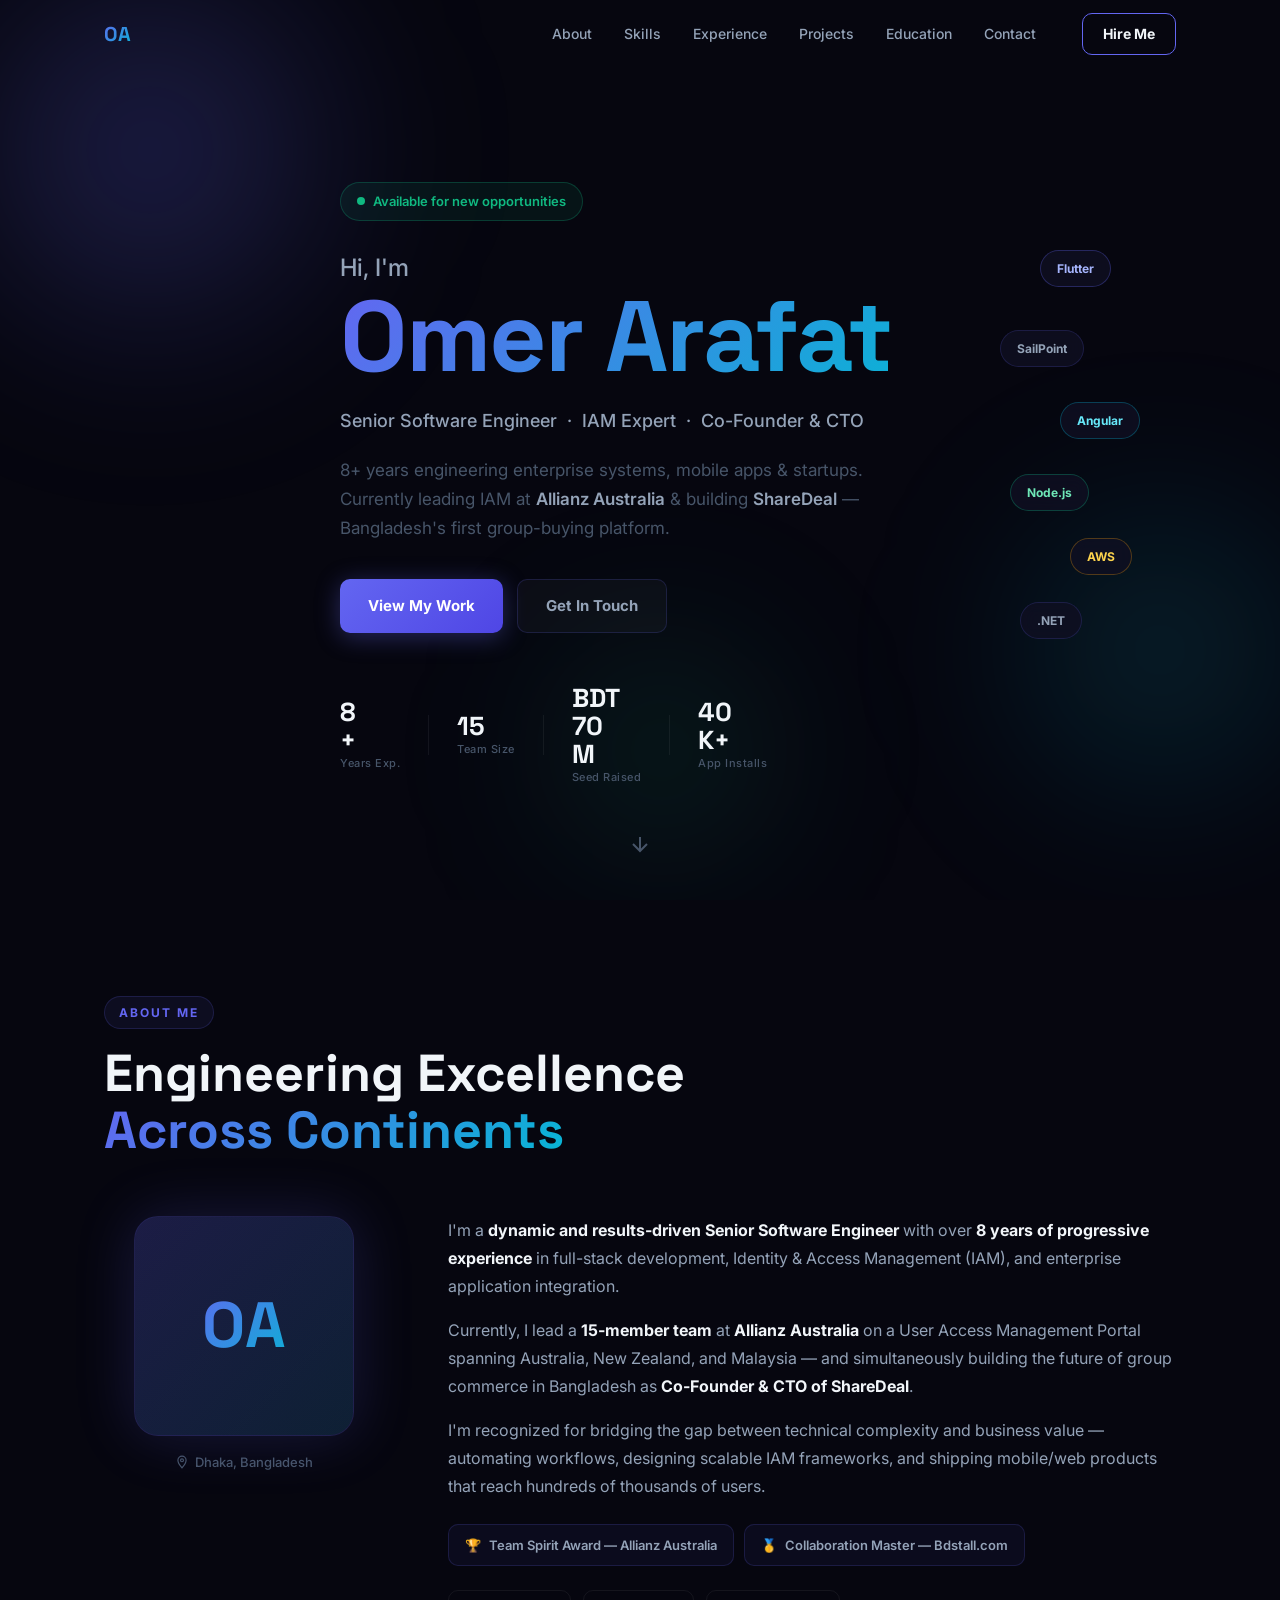
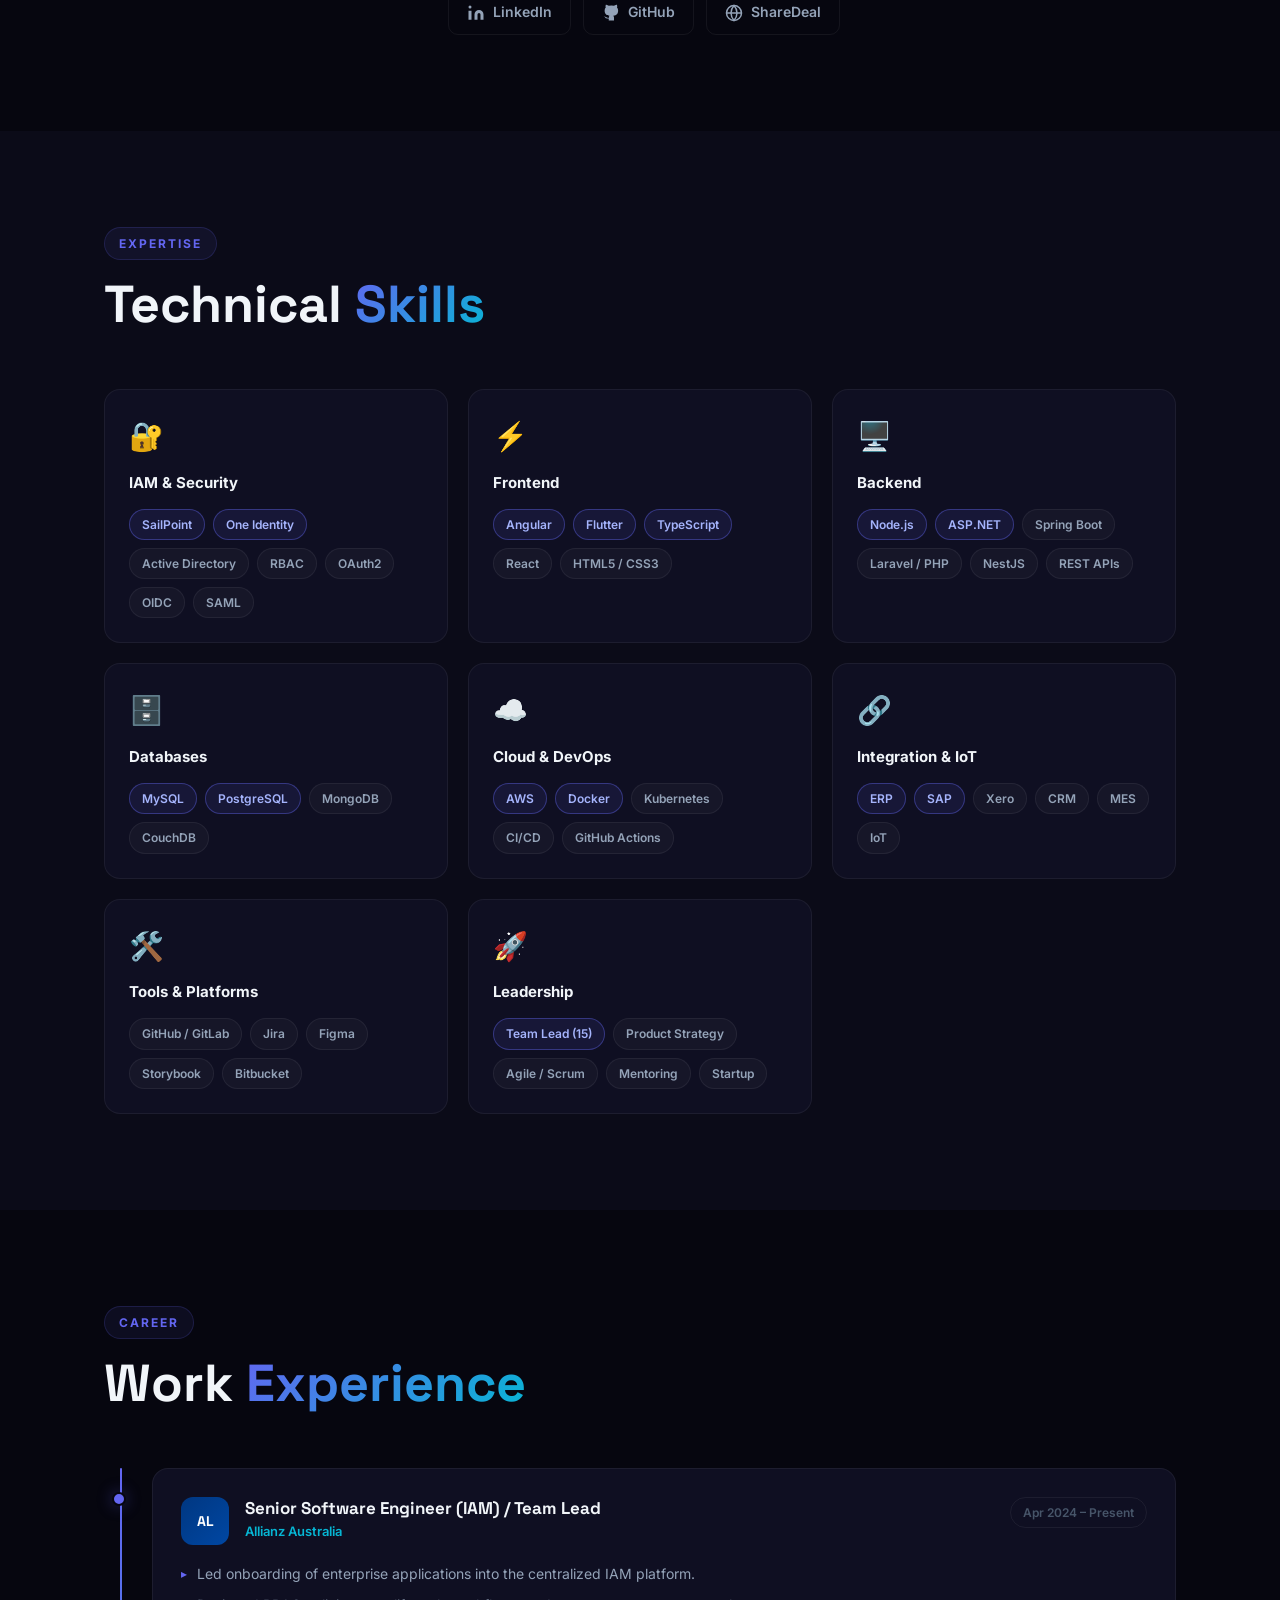
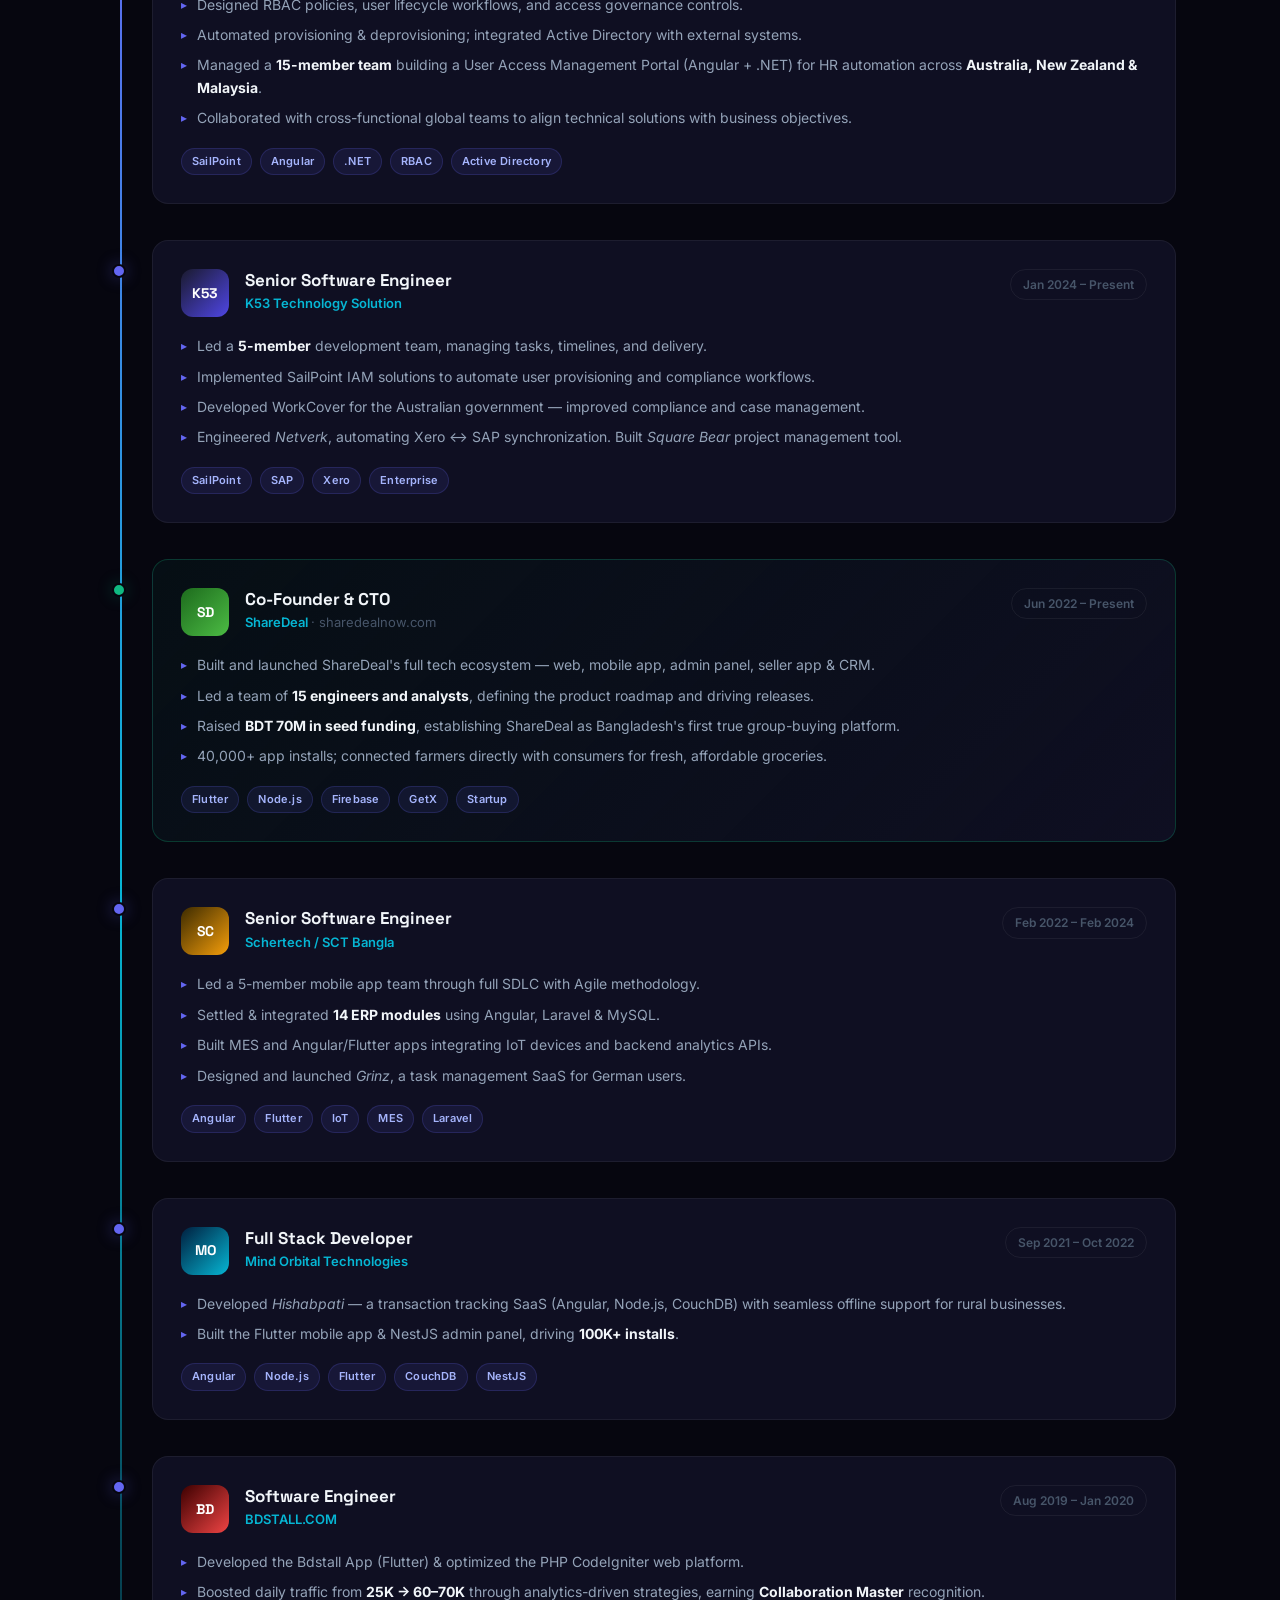
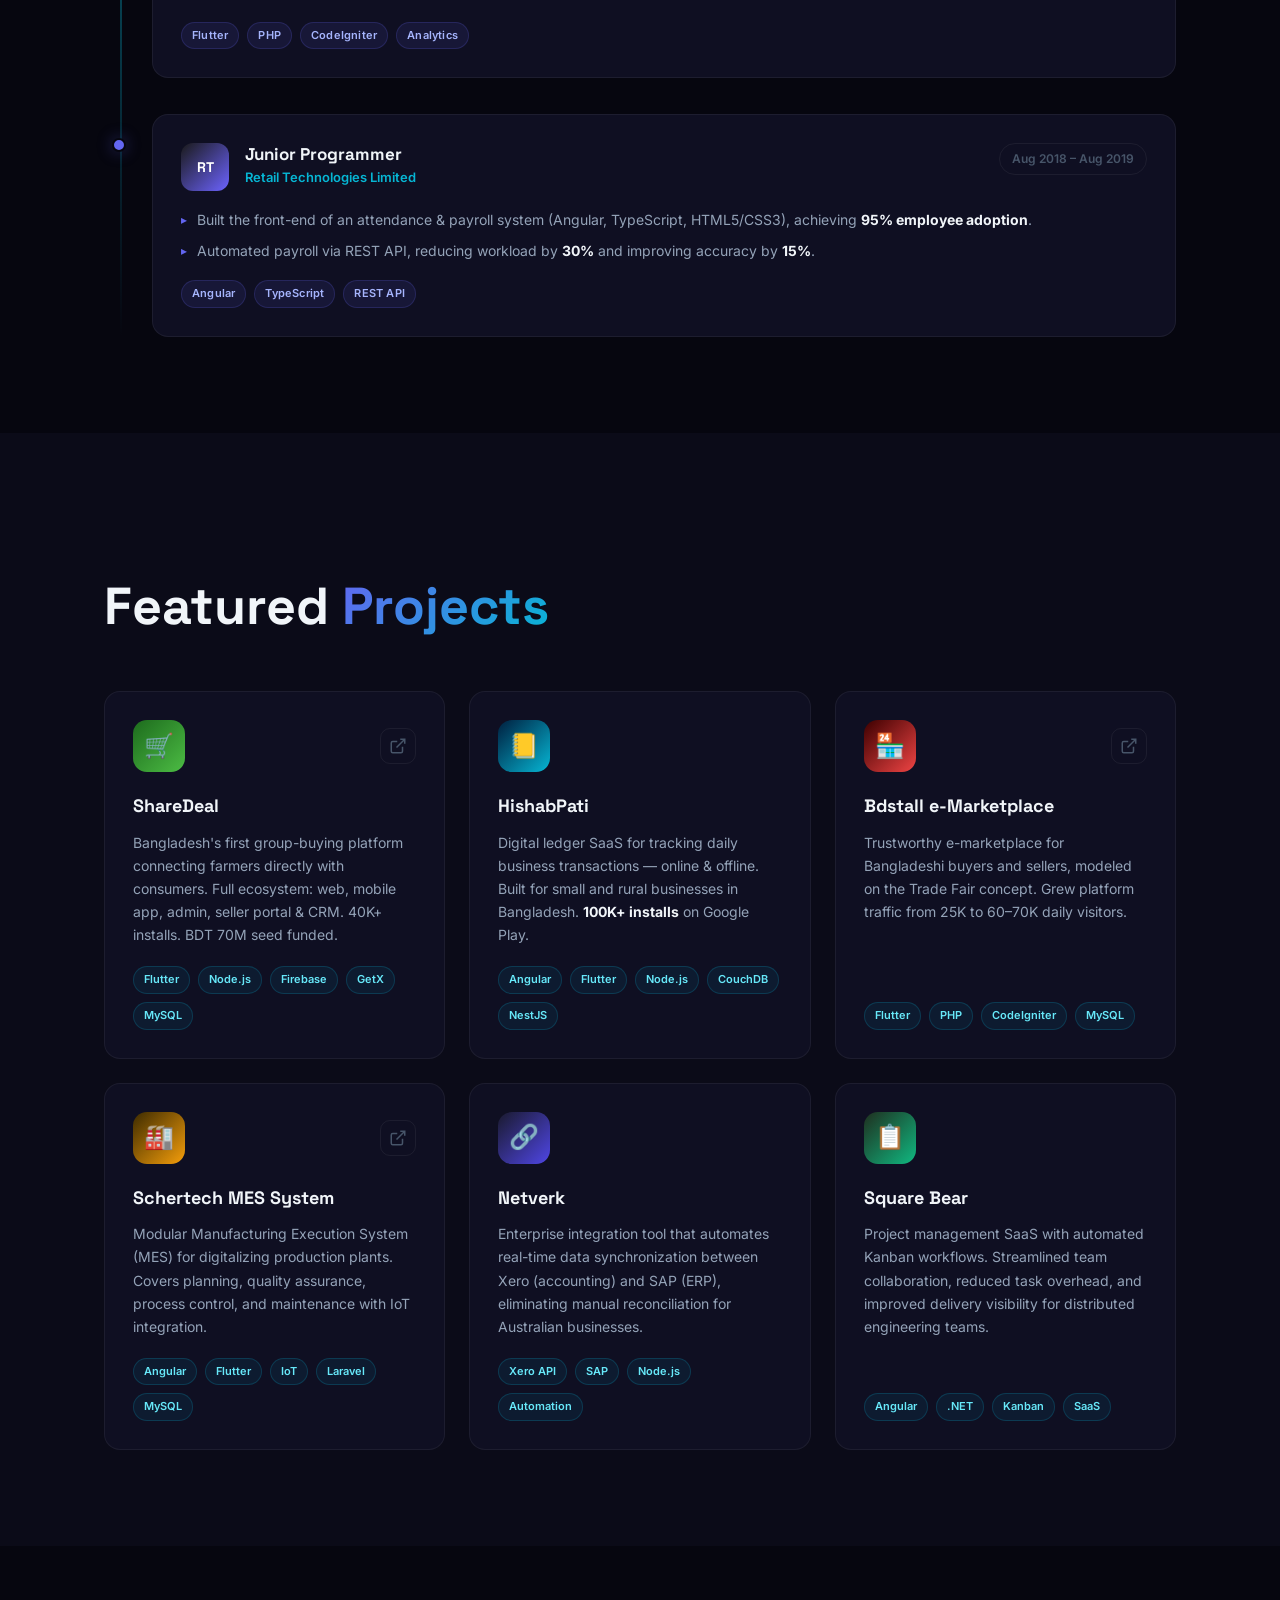
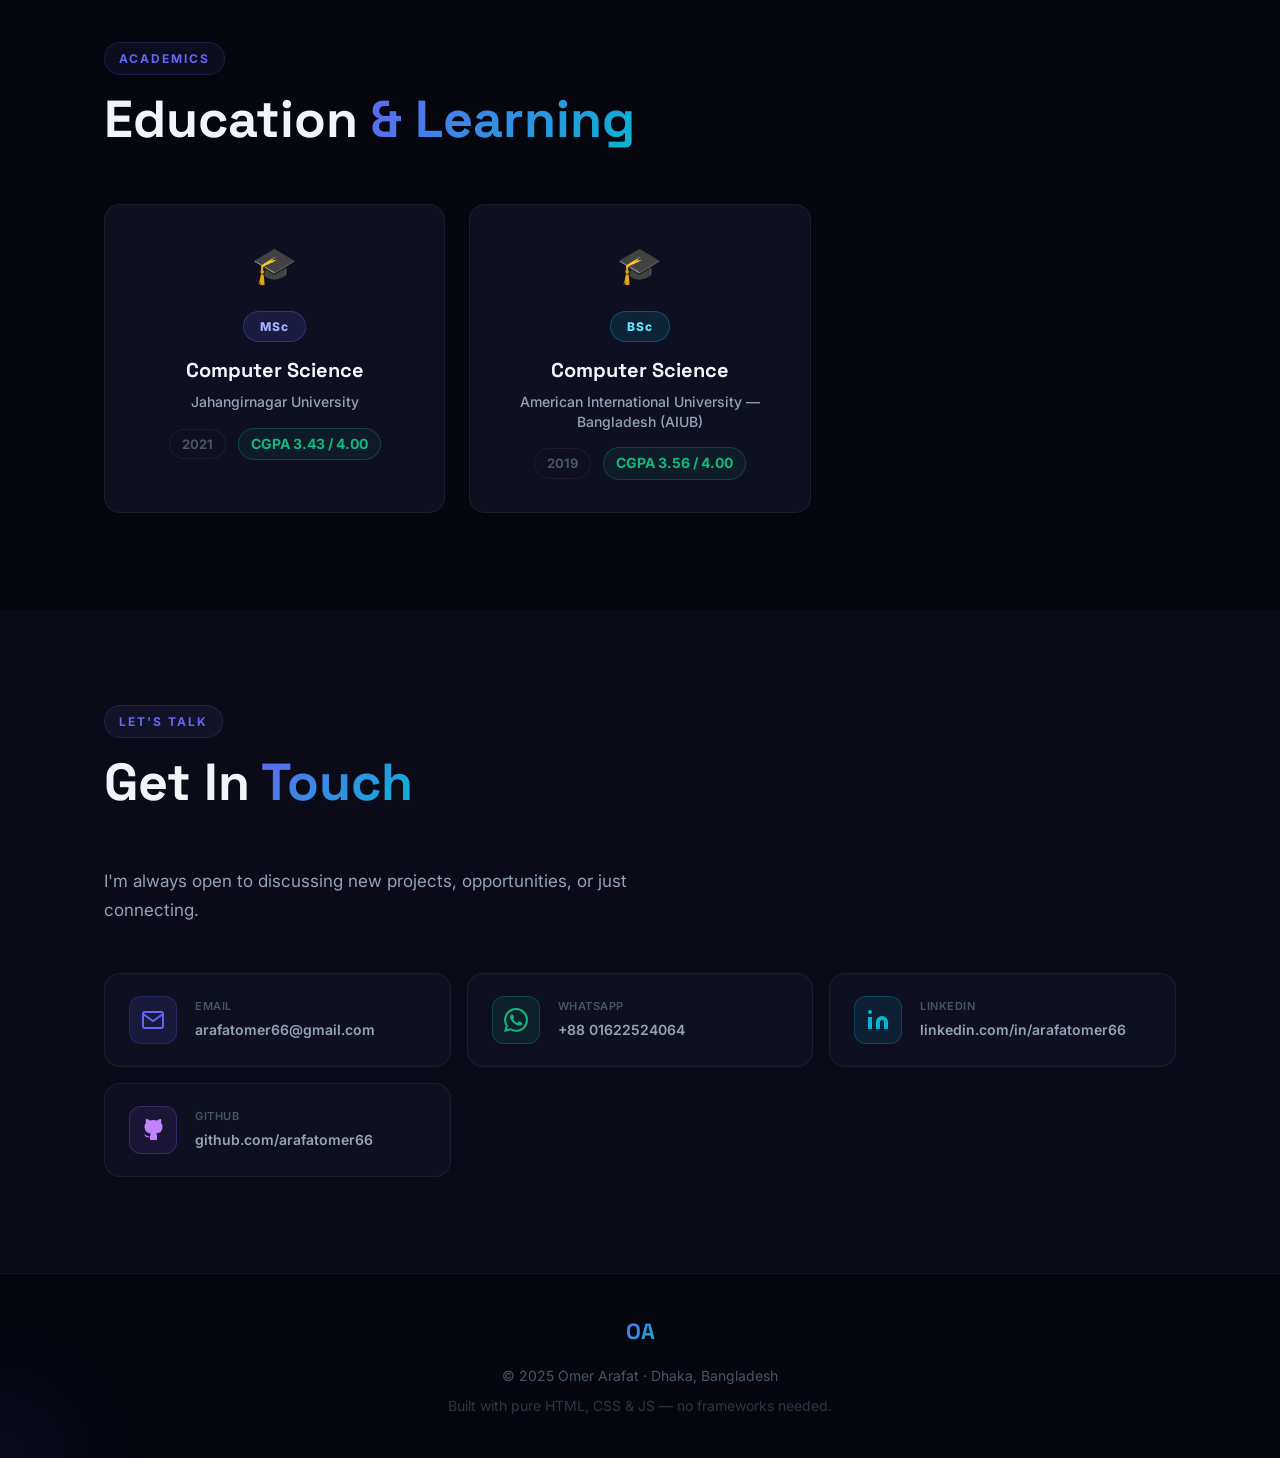
==== index.html @ 2edb8747 "Initial portfolio — Omer Arafat premium static site" ====
<!DOCTYPE html>
<html lang="en">
<head>
  <meta charset="UTF-8" />
  <meta name="viewport" content="width=device-width, initial-scale=1.0" />
  <title>Omer Arafat — Senior Software Engineer & Co-Founder</title>
  <meta name="description" content="Omer Arafat — Senior Software Engineer, IAM Expert, Co-Founder & CTO of ShareDeal. 8+ years building enterprise systems, mobile apps, and startups." />
  <link rel="preconnect" href="https://fonts.googleapis.com" />
  <link href="https://fonts.googleapis.com/css2?family=Inter:wght@300;400;500;600;700;800;900&family=Space+Grotesk:wght@400;500;600;700;800&display=swap" rel="stylesheet" />
  <link rel="stylesheet" href="css/style.css" />
</head>
<body>

  <!-- ══ NAV ═════════════════════════════════════════════════════════════ -->
  <nav id="navbar">
    <div class="nav-inner">
      <a class="nav-logo" href="#hero">OA</a>
      <ul class="nav-links">
        <li><a href="#about">About</a></li>
        <li><a href="#skills">Skills</a></li>
        <li><a href="#experience">Experience</a></li>
        <li><a href="#projects">Projects</a></li>
        <li><a href="#education">Education</a></li>
        <li><a href="#contact">Contact</a></li>
      </ul>
      <a href="mailto:arafatomer66@gmail.com" class="nav-cta">Hire Me</a>
      <button class="nav-hamburger" id="hamburger" aria-label="Menu">
        <span></span><span></span><span></span>
      </button>
    </div>
  </nav>

  <!-- Mobile menu -->
  <div class="mobile-menu" id="mobileMenu">
    <ul>
      <li><a href="#about" class="mob-link">About</a></li>
      <li><a href="#skills" class="mob-link">Skills</a></li>
      <li><a href="#experience" class="mob-link">Experience</a></li>
      <li><a href="#projects" class="mob-link">Projects</a></li>
      <li><a href="#education" class="mob-link">Education</a></li>
      <li><a href="#contact" class="mob-link">Contact</a></li>
    </ul>
  </div>

  <!-- ══ HERO ═════════════════════════════════════════════════════════════ -->
  <section id="hero">
    <!-- Animated background orbs -->
    <div class="orb orb-1"></div>
    <div class="orb orb-2"></div>
    <div class="orb orb-3"></div>

    <div class="hero-content">
      <div class="hero-badge">
        <span class="badge-dot"></span>
        Available for new opportunities
      </div>

      <h1 class="hero-name">
        <span class="line-1">Hi, I'm</span>
        <span class="line-2 gradient-text">Omer Arafat</span>
      </h1>

      <p class="hero-title">
        Senior Software Engineer &nbsp;·&nbsp; IAM Expert &nbsp;·&nbsp; Co-Founder &amp; CTO
      </p>

      <p class="hero-sub">
        8+ years engineering enterprise systems, mobile apps &amp; startups.<br />
        Currently leading IAM at <strong>Allianz Australia</strong> &amp; building <strong>ShareDeal</strong> — Bangladesh's first group-buying platform.
      </p>

      <div class="hero-actions">
        <a href="#experience" class="btn btn-primary">View My Work</a>
        <a href="#contact" class="btn btn-ghost">Get In Touch</a>
      </div>

      <div class="hero-stats">
        <div class="stat">
          <span class="stat-num" data-target="8">0</span><span>+</span>
          <span class="stat-label">Years Exp.</span>
        </div>
        <div class="stat-divider"></div>
        <div class="stat">
          <span class="stat-num" data-target="15">0</span>
          <span class="stat-label">Team Size</span>
        </div>
        <div class="stat-divider"></div>
        <div class="stat">
          <span>BDT</span><span class="stat-num" data-target="70">0</span><span>M</span>
          <span class="stat-label">Seed Raised</span>
        </div>
        <div class="stat-divider"></div>
        <div class="stat">
          <span class="stat-num" data-target="40">0</span><span>K+</span>
          <span class="stat-label">App Installs</span>
        </div>
      </div>
    </div>

    <!-- Floating tech tags -->
    <div class="hero-tags">
      <span class="tag-float t1">Flutter</span>
      <span class="tag-float t2">SailPoint</span>
      <span class="tag-float t3">Angular</span>
      <span class="tag-float t4">Node.js</span>
      <span class="tag-float t5">AWS</span>
      <span class="tag-float t6">.NET</span>
    </div>

    <a href="#about" class="scroll-indicator" aria-label="Scroll down">
      <svg width="24" height="24" viewBox="0 0 24 24" fill="none" stroke="currentColor" stroke-width="2"><path d="M12 5v14M5 12l7 7 7-7"/></svg>
    </a>
  </section>

  <!-- ══ ABOUT ══════════════════════════════════════════════════════════════ -->
  <section id="about" class="section">
    <div class="container">
      <div class="section-label reveal">About Me</div>
      <h2 class="section-title reveal">Engineering Excellence<br /><span class="gradient-text">Across Continents</span></h2>

      <div class="about-grid">
        <!-- Avatar -->
        <div class="about-avatar-wrap reveal">
          <div class="about-avatar">
            <div class="avatar-initials">OA</div>
          </div>
          <div class="about-location">
            <svg width="14" height="14" viewBox="0 0 24 24" fill="none" stroke="currentColor" stroke-width="2"><path d="M12 2C8.13 2 5 5.13 5 9c0 5.25 7 13 7 13s7-7.75 7-13c0-3.87-3.13-7-7-7zm0 9.5c-1.38 0-2.5-1.12-2.5-2.5s1.12-2.5 2.5-2.5 2.5 1.12 2.5 2.5-1.12 2.5-2.5 2.5z"/></svg>
            Dhaka, Bangladesh
          </div>
        </div>

        <!-- Text -->
        <div class="about-text reveal">
          <p>
            I'm a <strong>dynamic and results-driven Senior Software Engineer</strong> with over <strong>8 years of progressive experience</strong> in full-stack development, Identity &amp; Access Management (IAM), and enterprise application integration.
          </p>
          <p>
            Currently, I lead a <strong>15-member team</strong> at <strong>Allianz Australia</strong> on a User Access Management Portal spanning Australia, New Zealand, and Malaysia — and simultaneously building the future of group commerce in Bangladesh as <strong>Co-Founder &amp; CTO of ShareDeal</strong>.
          </p>
          <p>
            I'm recognized for bridging the gap between technical complexity and business value — automating workflows, designing scalable IAM frameworks, and shipping mobile/web products that reach hundreds of thousands of users.
          </p>

          <div class="about-awards">
            <div class="award-chip">
              <span class="award-icon">🏆</span>
              Team Spirit Award — Allianz Australia
            </div>
            <div class="award-chip">
              <span class="award-icon">🥇</span>
              Collaboration Master — Bdstall.com
            </div>
          </div>

          <div class="about-links">
            <a href="https://linkedin.com/in/arafatomer66/" target="_blank" class="about-link">
              <svg width="18" height="18" viewBox="0 0 24 24" fill="currentColor"><path d="M16 8a6 6 0 016 6v7h-4v-7a2 2 0 00-2-2 2 2 0 00-2 2v7h-4v-7a6 6 0 016-6zM2 9h4v12H2z"/><circle cx="4" cy="4" r="2"/></svg>
              LinkedIn
            </a>
            <a href="https://github.com/arafatomer66" target="_blank" class="about-link">
              <svg width="18" height="18" viewBox="0 0 24 24" fill="currentColor"><path d="M9 19c-5 1.5-5-2.5-7-3m14 6v-3.87a3.37 3.37 0 00-.94-2.61c3.14-.35 6.44-1.54 6.44-7A5.44 5.44 0 0020 4.77 5.07 5.07 0 0019.91 1S18.73.65 16 2.48a13.38 13.38 0 00-7 0C6.27.65 5.09 1 5.09 1A5.07 5.07 0 005 4.77a5.44 5.44 0 00-1.5 3.78c0 5.42 3.3 6.61 6.44 7A3.37 3.37 0 009 18.13V22"/></svg>
              GitHub
            </a>
            <a href="https://sharedealnow.com" target="_blank" class="about-link">
              <svg width="18" height="18" viewBox="0 0 24 24" fill="none" stroke="currentColor" stroke-width="2"><circle cx="12" cy="12" r="10"/><line x1="2" y1="12" x2="22" y2="12"/><path d="M12 2a15.3 15.3 0 014 10 15.3 15.3 0 01-4 10 15.3 15.3 0 01-4-10 15.3 15.3 0 014-10z"/></svg>
              ShareDeal
            </a>
          </div>
        </div>
      </div>
    </div>
  </section>

  <!-- ══ SKILLS ════════════════════════════════════════════════════════════ -->
  <section id="skills" class="section section-alt">
    <div class="container">
      <div class="section-label reveal">Expertise</div>
      <h2 class="section-title reveal">Technical <span class="gradient-text">Skills</span></h2>

      <div class="skills-grid">

        <div class="skill-category reveal">
          <div class="skill-cat-icon">🔐</div>
          <h3>IAM &amp; Security</h3>
          <div class="skill-tags">
            <span class="skill-tag hot">SailPoint</span>
            <span class="skill-tag hot">One Identity</span>
            <span class="skill-tag">Active Directory</span>
            <span class="skill-tag">RBAC</span>
            <span class="skill-tag">OAuth2</span>
            <span class="skill-tag">OIDC</span>
            <span class="skill-tag">SAML</span>
          </div>
        </div>

        <div class="skill-category reveal">
          <div class="skill-cat-icon">⚡</div>
          <h3>Frontend</h3>
          <div class="skill-tags">
            <span class="skill-tag hot">Angular</span>
            <span class="skill-tag hot">Flutter</span>
            <span class="skill-tag hot">TypeScript</span>
            <span class="skill-tag">React</span>
            <span class="skill-tag">HTML5 / CSS3</span>
          </div>
        </div>

        <div class="skill-category reveal">
          <div class="skill-cat-icon">🖥️</div>
          <h3>Backend</h3>
          <div class="skill-tags">
            <span class="skill-tag hot">Node.js</span>
            <span class="skill-tag hot">ASP.NET</span>
            <span class="skill-tag">Spring Boot</span>
            <span class="skill-tag">Laravel / PHP</span>
            <span class="skill-tag">NestJS</span>
            <span class="skill-tag">REST APIs</span>
          </div>
        </div>

        <div class="skill-category reveal">
          <div class="skill-cat-icon">🗄️</div>
          <h3>Databases</h3>
          <div class="skill-tags">
            <span class="skill-tag hot">MySQL</span>
            <span class="skill-tag hot">PostgreSQL</span>
            <span class="skill-tag">MongoDB</span>
            <span class="skill-tag">CouchDB</span>
          </div>
        </div>

        <div class="skill-category reveal">
          <div class="skill-cat-icon">☁️</div>
          <h3>Cloud &amp; DevOps</h3>
          <div class="skill-tags">
            <span class="skill-tag hot">AWS</span>
            <span class="skill-tag hot">Docker</span>
            <span class="skill-tag">Kubernetes</span>
            <span class="skill-tag">CI/CD</span>
            <span class="skill-tag">GitHub Actions</span>
          </div>
        </div>

        <div class="skill-category reveal">
          <div class="skill-cat-icon">🔗</div>
          <h3>Integration &amp; IoT</h3>
          <div class="skill-tags">
            <span class="skill-tag hot">ERP</span>
            <span class="skill-tag hot">SAP</span>
            <span class="skill-tag">Xero</span>
            <span class="skill-tag">CRM</span>
            <span class="skill-tag">MES</span>
            <span class="skill-tag">IoT</span>
          </div>
        </div>

        <div class="skill-category reveal">
          <div class="skill-cat-icon">🛠️</div>
          <h3>Tools &amp; Platforms</h3>
          <div class="skill-tags">
            <span class="skill-tag">GitHub / GitLab</span>
            <span class="skill-tag">Jira</span>
            <span class="skill-tag">Figma</span>
            <span class="skill-tag">Storybook</span>
            <span class="skill-tag">Bitbucket</span>
          </div>
        </div>

        <div class="skill-category reveal">
          <div class="skill-cat-icon">🚀</div>
          <h3>Leadership</h3>
          <div class="skill-tags">
            <span class="skill-tag hot">Team Lead (15)</span>
            <span class="skill-tag">Product Strategy</span>
            <span class="skill-tag">Agile / Scrum</span>
            <span class="skill-tag">Mentoring</span>
            <span class="skill-tag">Startup</span>
          </div>
        </div>

      </div>
    </div>
  </section>

  <!-- ══ EXPERIENCE ════════════════════════════════════════════════════════ -->
  <section id="experience" class="section">
    <div class="container">
      <div class="section-label reveal">Career</div>
      <h2 class="section-title reveal">Work <span class="gradient-text">Experience</span></h2>

      <div class="timeline">

        <!-- Allianz -->
        <div class="timeline-item reveal">
          <div class="timeline-dot"></div>
          <div class="timeline-card">
            <div class="tcard-header">
              <div class="tcard-company-badge" style="background: linear-gradient(135deg,#003781,#0047A3)">AL</div>
              <div>
                <h3 class="tcard-role">Senior Software Engineer (IAM) / Team Lead</h3>
                <div class="tcard-company">Allianz Australia</div>
              </div>
              <div class="tcard-period">Apr 2024 – Present</div>
            </div>
            <ul class="tcard-bullets">
              <li>Led onboarding of enterprise applications into the centralized IAM platform.</li>
              <li>Designed RBAC policies, user lifecycle workflows, and access governance controls.</li>
              <li>Automated provisioning &amp; deprovisioning; integrated Active Directory with external systems.</li>
              <li>Managed a <strong>15-member team</strong> building a User Access Management Portal (Angular + .NET) for HR automation across <strong>Australia, New Zealand &amp; Malaysia</strong>.</li>
              <li>Collaborated with cross-functional global teams to align technical solutions with business objectives.</li>
            </ul>
            <div class="tcard-tags">
              <span>SailPoint</span><span>Angular</span><span>.NET</span><span>RBAC</span><span>Active Directory</span>
            </div>
          </div>
        </div>

        <!-- K53 -->
        <div class="timeline-item reveal">
          <div class="timeline-dot"></div>
          <div class="timeline-card">
            <div class="tcard-header">
              <div class="tcard-company-badge" style="background: linear-gradient(135deg,#1a1a2e,#4F46E5)">K53</div>
              <div>
                <h3 class="tcard-role">Senior Software Engineer</h3>
                <div class="tcard-company">K53 Technology Solution</div>
              </div>
              <div class="tcard-period">Jan 2024 – Present</div>
            </div>
            <ul class="tcard-bullets">
              <li>Led a <strong>5-member</strong> development team, managing tasks, timelines, and delivery.</li>
              <li>Implemented SailPoint IAM solutions to automate user provisioning and compliance workflows.</li>
              <li>Developed WorkCover for the Australian government — improved compliance and case management.</li>
              <li>Engineered <em>Netverk</em>, automating Xero ↔ SAP synchronization. Built <em>Square Bear</em> project management tool.</li>
            </ul>
            <div class="tcard-tags">
              <span>SailPoint</span><span>SAP</span><span>Xero</span><span>Enterprise</span>
            </div>
          </div>
        </div>

        <!-- ShareDeal -->
        <div class="timeline-item reveal">
          <div class="timeline-dot dot-green"></div>
          <div class="timeline-card card-highlight">
            <div class="tcard-header">
              <div class="tcard-company-badge" style="background: linear-gradient(135deg,#1d6b1d,#4CBC44)">SD</div>
              <div>
                <h3 class="tcard-role">Co-Founder &amp; CTO</h3>
                <div class="tcard-company">ShareDeal <span class="tcard-note">· sharedealnow.com</span></div>
              </div>
              <div class="tcard-period">Jun 2022 – Present</div>
            </div>
            <ul class="tcard-bullets">
              <li>Built and launched ShareDeal's full tech ecosystem — web, mobile app, admin panel, seller app &amp; CRM.</li>
              <li>Led a team of <strong>15 engineers and analysts</strong>, defining the product roadmap and driving releases.</li>
              <li>Raised <strong>BDT 70M in seed funding</strong>, establishing ShareDeal as Bangladesh's first true group-buying platform.</li>
              <li>40,000+ app installs; connected farmers directly with consumers for fresh, affordable groceries.</li>
            </ul>
            <div class="tcard-tags">
              <span>Flutter</span><span>Node.js</span><span>Firebase</span><span>GetX</span><span>Startup</span>
            </div>
          </div>
        </div>

        <!-- Schertech -->
        <div class="timeline-item reveal">
          <div class="timeline-dot"></div>
          <div class="timeline-card">
            <div class="tcard-header">
              <div class="tcard-company-badge" style="background: linear-gradient(135deg,#3d2b00,#F59E0B)">SC</div>
              <div>
                <h3 class="tcard-role">Senior Software Engineer</h3>
                <div class="tcard-company">Schertech / SCT Bangla</div>
              </div>
              <div class="tcard-period">Feb 2022 – Feb 2024</div>
            </div>
            <ul class="tcard-bullets">
              <li>Led a 5-member mobile app team through full SDLC with Agile methodology.</li>
              <li>Settled &amp; integrated <strong>14 ERP modules</strong> using Angular, Laravel &amp; MySQL.</li>
              <li>Built MES and Angular/Flutter apps integrating IoT devices and backend analytics APIs.</li>
              <li>Designed and launched <em>Grinz</em>, a task management SaaS for German users.</li>
            </ul>
            <div class="tcard-tags">
              <span>Angular</span><span>Flutter</span><span>IoT</span><span>MES</span><span>Laravel</span>
            </div>
          </div>
        </div>

        <!-- Mind Orbital -->
        <div class="timeline-item reveal">
          <div class="timeline-dot"></div>
          <div class="timeline-card">
            <div class="tcard-header">
              <div class="tcard-company-badge" style="background: linear-gradient(135deg,#001f3f,#06B6D4)">MO</div>
              <div>
                <h3 class="tcard-role">Full Stack Developer</h3>
                <div class="tcard-company">Mind Orbital Technologies</div>
              </div>
              <div class="tcard-period">Sep 2021 – Oct 2022</div>
            </div>
            <ul class="tcard-bullets">
              <li>Developed <em>Hishabpati</em> — a transaction tracking SaaS (Angular, Node.js, CouchDB) with seamless offline support for rural businesses.</li>
              <li>Built the Flutter mobile app &amp; NestJS admin panel, driving <strong>100K+ installs</strong>.</li>
            </ul>
            <div class="tcard-tags">
              <span>Angular</span><span>Node.js</span><span>Flutter</span><span>CouchDB</span><span>NestJS</span>
            </div>
          </div>
        </div>

        <!-- Bdstall -->
        <div class="timeline-item reveal">
          <div class="timeline-dot"></div>
          <div class="timeline-card">
            <div class="tcard-header">
              <div class="tcard-company-badge" style="background: linear-gradient(135deg,#3d0000,#EF4444)">BD</div>
              <div>
                <h3 class="tcard-role">Software Engineer</h3>
                <div class="tcard-company">BDSTALL.COM</div>
              </div>
              <div class="tcard-period">Aug 2019 – Jan 2020</div>
            </div>
            <ul class="tcard-bullets">
              <li>Developed the Bdstall App (Flutter) &amp; optimized the PHP CodeIgniter web platform.</li>
              <li>Boosted daily traffic from <strong>25K → 60–70K</strong> through analytics-driven strategies, earning <strong>Collaboration Master</strong> recognition.</li>
            </ul>
            <div class="tcard-tags">
              <span>Flutter</span><span>PHP</span><span>CodeIgniter</span><span>Analytics</span>
            </div>
          </div>
        </div>

        <!-- Retail Technologies -->
        <div class="timeline-item reveal">
          <div class="timeline-dot"></div>
          <div class="timeline-card">
            <div class="tcard-header">
              <div class="tcard-company-badge" style="background: linear-gradient(135deg,#1a1a1a,#6C63FF)">RT</div>
              <div>
                <h3 class="tcard-role">Junior Programmer</h3>
                <div class="tcard-company">Retail Technologies Limited</div>
              </div>
              <div class="tcard-period">Aug 2018 – Aug 2019</div>
            </div>
            <ul class="tcard-bullets">
              <li>Built the front-end of an attendance &amp; payroll system (Angular, TypeScript, HTML5/CSS3), achieving <strong>95% employee adoption</strong>.</li>
              <li>Automated payroll via REST API, reducing workload by <strong>30%</strong> and improving accuracy by <strong>15%</strong>.</li>
            </ul>
            <div class="tcard-tags">
              <span>Angular</span><span>TypeScript</span><span>REST API</span>
            </div>
          </div>
        </div>

      </div>
    </div>
  </section>

  <!-- ══ PROJECTS ══════════════════════════════════════════════════════════ -->
  <section id="projects" class="section section-alt">
    <div class="container">
      <div class="section-label reveal">Portfolio</div>
      <h2 class="section-title reveal">Featured <span class="gradient-text">Projects</span></h2>

      <div class="projects-grid">

        <div class="project-card reveal">
          <div class="project-top">
            <div class="project-icon" style="background:linear-gradient(135deg,#1d6b1d,#4CBC44)">🛒</div>
            <div class="project-links">
              <a href="https://sharedealnow.com" target="_blank" title="Live site">
                <svg width="18" height="18" viewBox="0 0 24 24" fill="none" stroke="currentColor" stroke-width="2"><path d="M18 13v6a2 2 0 01-2 2H5a2 2 0 01-2-2V8a2 2 0 012-2h6M15 3h6v6M10 14L21 3"/></svg>
              </a>
            </div>
          </div>
          <h3>ShareDeal</h3>
          <p>Bangladesh's first group-buying platform connecting farmers directly with consumers. Full ecosystem: web, mobile app, admin, seller portal &amp; CRM. 40K+ installs. BDT 70M seed funded.</p>
          <div class="project-stack">
            <span>Flutter</span><span>Node.js</span><span>Firebase</span><span>GetX</span><span>MySQL</span>
          </div>
        </div>

        <div class="project-card reveal">
          <div class="project-top">
            <div class="project-icon" style="background:linear-gradient(135deg,#001f3f,#06B6D4)">📒</div>
            <div class="project-links"></div>
          </div>
          <h3>HishabPati</h3>
          <p>Digital ledger SaaS for tracking daily business transactions — online &amp; offline. Built for small and rural businesses in Bangladesh. <strong>100K+ installs</strong> on Google Play.</p>
          <div class="project-stack">
            <span>Angular</span><span>Flutter</span><span>Node.js</span><span>CouchDB</span><span>NestJS</span>
          </div>
        </div>

        <div class="project-card reveal">
          <div class="project-top">
            <div class="project-icon" style="background:linear-gradient(135deg,#3d0000,#EF4444)">🏪</div>
            <div class="project-links">
              <a href="https://bdstall.com" target="_blank" title="Live site">
                <svg width="18" height="18" viewBox="0 0 24 24" fill="none" stroke="currentColor" stroke-width="2"><path d="M18 13v6a2 2 0 01-2 2H5a2 2 0 01-2-2V8a2 2 0 012-2h6M15 3h6v6M10 14L21 3"/></svg>
              </a>
            </div>
          </div>
          <h3>Bdstall e-Marketplace</h3>
          <p>Trustworthy e-marketplace for Bangladeshi buyers and sellers, modeled on the Trade Fair concept. Grew platform traffic from 25K to 60–70K daily visitors.</p>
          <div class="project-stack">
            <span>Flutter</span><span>PHP</span><span>CodeIgniter</span><span>MySQL</span>
          </div>
        </div>

        <div class="project-card reveal">
          <div class="project-top">
            <div class="project-icon" style="background:linear-gradient(135deg,#3d2b00,#F59E0B)">🏭</div>
            <div class="project-links">
              <a href="https://schertech.com" target="_blank" title="Live site">
                <svg width="18" height="18" viewBox="0 0 24 24" fill="none" stroke="currentColor" stroke-width="2"><path d="M18 13v6a2 2 0 01-2 2H5a2 2 0 01-2-2V8a2 2 0 012-2h6M15 3h6v6M10 14L21 3"/></svg>
              </a>
            </div>
          </div>
          <h3>Schertech MES System</h3>
          <p>Modular Manufacturing Execution System (MES) for digitalizing production plants. Covers planning, quality assurance, process control, and maintenance with IoT integration.</p>
          <div class="project-stack">
            <span>Angular</span><span>Flutter</span><span>IoT</span><span>Laravel</span><span>MySQL</span>
          </div>
        </div>

        <div class="project-card reveal">
          <div class="project-top">
            <div class="project-icon" style="background:linear-gradient(135deg,#1a1a2e,#4F46E5)">🔗</div>
            <div class="project-links"></div>
          </div>
          <h3>Netverk</h3>
          <p>Enterprise integration tool that automates real-time data synchronization between Xero (accounting) and SAP (ERP), eliminating manual reconciliation for Australian businesses.</p>
          <div class="project-stack">
            <span>Xero API</span><span>SAP</span><span>Node.js</span><span>Automation</span>
          </div>
        </div>

        <div class="project-card reveal">
          <div class="project-top">
            <div class="project-icon" style="background:linear-gradient(135deg,#1f2f1f,#10B981)">📋</div>
            <div class="project-links"></div>
          </div>
          <h3>Square Bear</h3>
          <p>Project management SaaS with automated Kanban workflows. Streamlined team collaboration, reduced task overhead, and improved delivery visibility for distributed engineering teams.</p>
          <div class="project-stack">
            <span>Angular</span><span>.NET</span><span>Kanban</span><span>SaaS</span>
          </div>
        </div>

      </div>
    </div>
  </section>

  <!-- ══ EDUCATION ══════════════════════════════════════════════════════════ -->
  <section id="education" class="section">
    <div class="container">
      <div class="section-label reveal">Academics</div>
      <h2 class="section-title reveal">Education <span class="gradient-text">&amp; Learning</span></h2>

      <div class="edu-grid">
        <div class="edu-card reveal">
          <div class="edu-icon">🎓</div>
          <div class="edu-badge">MSc</div>
          <h3>Computer Science</h3>
          <div class="edu-uni">Jahangirnagar University</div>
          <div class="edu-meta">
            <span class="edu-year">2021</span>
            <span class="edu-cgpa">CGPA 3.43 / 4.00</span>
          </div>
        </div>

        <div class="edu-card reveal">
          <div class="edu-icon">🎓</div>
          <div class="edu-badge edu-badge-blue">BSc</div>
          <h3>Computer Science</h3>
          <div class="edu-uni">American International University — Bangladesh (AIUB)</div>
          <div class="edu-meta">
            <span class="edu-year">2019</span>
            <span class="edu-cgpa">CGPA 3.56 / 4.00</span>
          </div>
        </div>
      </div>
    </div>
  </section>

  <!-- ══ CONTACT ═══════════════════════════════════════════════════════════ -->
  <section id="contact" class="section section-alt">
    <div class="container">
      <div class="section-label reveal">Let's Talk</div>
      <h2 class="section-title reveal">Get In <span class="gradient-text">Touch</span></h2>
      <p class="contact-intro reveal">I'm always open to discussing new projects, opportunities, or just connecting.</p>

      <div class="contact-grid">
        <a href="mailto:arafatomer66@gmail.com" class="contact-card reveal">
          <div class="contact-icon">
            <svg width="24" height="24" viewBox="0 0 24 24" fill="none" stroke="currentColor" stroke-width="2"><path d="M4 4h16c1.1 0 2 .9 2 2v12c0 1.1-.9 2-2 2H4c-1.1 0-2-.9-2-2V6c0-1.1.9-2 2-2z"/><polyline points="22,6 12,13 2,6"/></svg>
          </div>
          <div>
            <div class="contact-label">Email</div>
            <div class="contact-value">arafatomer66@gmail.com</div>
          </div>
        </a>

        <a href="https://wa.me/8801622524064" target="_blank" class="contact-card reveal">
          <div class="contact-icon contact-icon-green">
            <svg width="24" height="24" viewBox="0 0 24 24" fill="currentColor"><path d="M17.472 14.382c-.297-.149-1.758-.867-2.03-.967-.273-.099-.471-.148-.67.15-.197.297-.767.966-.94 1.164-.173.199-.347.223-.644.075-.297-.15-1.255-.463-2.39-1.475-.883-.788-1.48-1.761-1.653-2.059-.173-.297-.018-.458.13-.606.134-.133.298-.347.446-.52.149-.174.198-.298.298-.497.099-.198.05-.371-.025-.52-.075-.149-.669-1.612-.916-2.207-.242-.579-.487-.5-.669-.51-.173-.008-.371-.01-.57-.01-.198 0-.52.074-.792.372-.272.297-1.04 1.016-1.04 2.479 0 1.462 1.065 2.875 1.213 3.074.149.198 2.096 3.2 5.077 4.487.709.306 1.262.489 1.694.625.712.227 1.36.195 1.871.118.571-.085 1.758-.719 2.006-1.413.248-.694.248-1.289.173-1.413-.074-.124-.272-.198-.57-.347m-5.421 7.403h-.004a9.87 9.87 0 01-5.031-1.378l-.361-.214-3.741.982.998-3.648-.235-.374a9.86 9.86 0 01-1.51-5.26c.001-5.45 4.436-9.884 9.888-9.884 2.64 0 5.122 1.03 6.988 2.898a9.825 9.825 0 012.893 6.994c-.003 5.45-4.437 9.884-9.885 9.884m8.413-18.297A11.815 11.815 0 0012.05 0C5.495 0 .16 5.335.157 11.892c0 2.096.547 4.142 1.588 5.945L.057 24l6.305-1.654a11.882 11.882 0 005.683 1.448h.005c6.554 0 11.89-5.335 11.893-11.893a11.821 11.821 0 00-3.48-8.413z"/></svg>
          </div>
          <div>
            <div class="contact-label">WhatsApp</div>
            <div class="contact-value">+88 01622524064</div>
          </div>
        </a>

        <a href="https://linkedin.com/in/arafatomer66/" target="_blank" class="contact-card reveal">
          <div class="contact-icon contact-icon-blue">
            <svg width="24" height="24" viewBox="0 0 24 24" fill="currentColor"><path d="M16 8a6 6 0 016 6v7h-4v-7a2 2 0 00-2-2 2 2 0 00-2 2v7h-4v-7a6 6 0 016-6zM2 9h4v12H2z"/><circle cx="4" cy="4" r="2"/></svg>
          </div>
          <div>
            <div class="contact-label">LinkedIn</div>
            <div class="contact-value">linkedin.com/in/arafatomer66</div>
          </div>
        </a>

        <a href="https://github.com/arafatomer66" target="_blank" class="contact-card reveal">
          <div class="contact-icon contact-icon-purple">
            <svg width="24" height="24" viewBox="0 0 24 24" fill="currentColor"><path d="M9 19c-5 1.5-5-2.5-7-3m14 6v-3.87a3.37 3.37 0 00-.94-2.61c3.14-.35 6.44-1.54 6.44-7A5.44 5.44 0 0020 4.77 5.07 5.07 0 0019.91 1S18.73.65 16 2.48a13.38 13.38 0 00-7 0C6.27.65 5.09 1 5.09 1A5.07 5.07 0 005 4.77a5.44 5.44 0 00-1.5 3.78c0 5.42 3.3 6.61 6.44 7A3.37 3.37 0 009 18.13V22"/></svg>
          </div>
          <div>
            <div class="contact-label">GitHub</div>
            <div class="contact-value">github.com/arafatomer66</div>
          </div>
        </a>
      </div>
    </div>
  </section>

  <!-- ══ FOOTER ════════════════════════════════════════════════════════════ -->
  <footer class="footer">
    <div class="container">
      <div class="footer-inner">
        <div class="footer-logo">OA</div>
        <p>© 2025 Omer Arafat · Dhaka, Bangladesh</p>
        <p class="footer-sub">Built with pure HTML, CSS &amp; JS — no frameworks needed.</p>
      </div>
    </div>
  </footer>

  <script src="js/main.js"></script>
</body>
</html>
---- css/style.css ----
/* ══════════════════════════════════════════════════════════════════════
   OMER ARAFAT — PORTFOLIO  |  Premium Dark Theme
   ══════════════════════════════════════════════════════════════════════ */

/* ── RESET & ROOT ─────────────────────────────────────────────────────── */
*, *::before, *::after { box-sizing: border-box; margin: 0; padding: 0; }

:root {
  --bg:           #06060F;
  --bg-alt:       #0B0B18;
  --bg-card:      #0F0F22;
  --bg-elevated:  #141432;
  --accent:       #6366F1;
  --accent-2:     #06B6D4;
  --accent-3:     #10B981;
  --orange:       #F59E0B;
  --red:          #EF4444;
  --text:         #F1F5F9;
  --text-sec:     #94A3B8;
  --text-muted:   #475569;
  --border:       rgba(99,102,241,0.18);
  --border-sub:   rgba(255,255,255,0.06);
  --glow-accent:  rgba(99,102,241,0.35);
  --glow-cyan:    rgba(6,182,212,0.25);
  --glow-green:   rgba(16,185,129,0.25);
  --radius:       16px;
  --radius-sm:    10px;
  --shadow-card:  0 4px 40px rgba(0,0,0,0.5);
  --trans:        0.3s cubic-bezier(0.4,0,0.2,1);
}

html { scroll-behavior: smooth; }

body {
  font-family: 'Inter', -apple-system, sans-serif;
  background: var(--bg);
  color: var(--text);
  line-height: 1.6;
  overflow-x: hidden;
}

a { text-decoration: none; color: inherit; }
ul { list-style: none; }

/* Scrollbar */
::-webkit-scrollbar { width: 6px; }
::-webkit-scrollbar-track { background: var(--bg); }
::-webkit-scrollbar-thumb { background: var(--accent); border-radius: 99px; }

/* ── TYPOGRAPHY ───────────────────────────────────────────────────────── */
.gradient-text {
  background: linear-gradient(135deg, var(--accent), var(--accent-2));
  -webkit-background-clip: text;
  -webkit-text-fill-color: transparent;
  background-clip: text;
}

/* ── LAYOUT ───────────────────────────────────────────────────────────── */
.container { max-width: 1120px; margin: 0 auto; padding: 0 24px; }

.section { padding: 96px 0; }
.section-alt { background: var(--bg-alt); }

.section-label {
  display: inline-block;
  font-size: 12px;
  font-weight: 700;
  letter-spacing: 2px;
  text-transform: uppercase;
  color: var(--accent);
  padding: 6px 14px;
  border: 1px solid var(--border);
  border-radius: 99px;
  margin-bottom: 16px;
  background: rgba(99,102,241,0.08);
}

.section-title {
  font-family: 'Space Grotesk', sans-serif;
  font-size: clamp(32px, 5vw, 52px);
  font-weight: 800;
  line-height: 1.1;
  margin-bottom: 56px;
  color: var(--text);
}

/* ── REVEAL ANIMATION ─────────────────────────────────────────────────── */
.reveal {
  opacity: 0;
  transform: translateY(30px);
  transition: opacity 0.7s ease, transform 0.7s ease;
}
.reveal.visible {
  opacity: 1;
  transform: translateY(0);
}

/* ── NAV ──────────────────────────────────────────────────────────────── */
#navbar {
  position: fixed;
  top: 0; left: 0; right: 0;
  z-index: 1000;
  transition: background var(--trans), box-shadow var(--trans);
}
#navbar.scrolled {
  background: rgba(6,6,15,0.85);
  backdrop-filter: blur(20px);
  -webkit-backdrop-filter: blur(20px);
  box-shadow: 0 1px 0 var(--border-sub);
}

.nav-inner {
  max-width: 1120px;
  margin: 0 auto;
  padding: 0 24px;
  height: 68px;
  display: flex;
  align-items: center;
  gap: 32px;
}

.nav-logo {
  font-family: 'Space Grotesk', sans-serif;
  font-weight: 800;
  font-size: 20px;
  background: linear-gradient(135deg, var(--accent), var(--accent-2));
  -webkit-background-clip: text;
  -webkit-text-fill-color: transparent;
  background-clip: text;
  flex-shrink: 0;
}

.nav-links {
  display: flex;
  gap: 4px;
  margin-left: auto;
}

.nav-links a {
  padding: 8px 14px;
  font-size: 14px;
  font-weight: 500;
  color: var(--text-sec);
  border-radius: var(--radius-sm);
  transition: color var(--trans), background var(--trans);
  position: relative;
}
.nav-links a::after {
  content: '';
  position: absolute;
  bottom: 4px; left: 14px; right: 14px;
  height: 2px;
  background: var(--accent);
  border-radius: 99px;
  transform: scaleX(0);
  transition: transform var(--trans);
}
.nav-links a:hover { color: var(--text); }
.nav-links a:hover::after { transform: scaleX(1); }

.nav-cta {
  flex-shrink: 0;
  padding: 9px 20px;
  font-size: 14px;
  font-weight: 700;
  color: var(--text);
  border: 1px solid var(--accent);
  border-radius: var(--radius-sm);
  transition: background var(--trans), box-shadow var(--trans);
}
.nav-cta:hover {
  background: var(--accent);
  box-shadow: 0 0 20px var(--glow-accent);
}

.nav-hamburger {
  display: none;
  flex-direction: column;
  gap: 5px;
  background: none;
  border: none;
  cursor: pointer;
  padding: 4px;
  margin-left: auto;
}
.nav-hamburger span {
  display: block;
  width: 22px; height: 2px;
  background: var(--text);
  border-radius: 99px;
  transition: var(--trans);
}

/* Mobile menu */
.mobile-menu {
  display: none;
  position: fixed;
  top: 68px; left: 0; right: 0;
  background: rgba(6,6,15,0.96);
  backdrop-filter: blur(20px);
  z-index: 999;
  padding: 20px 24px;
  border-bottom: 1px solid var(--border-sub);
}
.mobile-menu.open { display: block; }
.mobile-menu ul { display: flex; flex-direction: column; gap: 4px; }
.mobile-menu a {
  display: block;
  padding: 12px 16px;
  font-size: 15px;
  font-weight: 500;
  color: var(--text-sec);
  border-radius: var(--radius-sm);
  transition: color var(--trans), background var(--trans);
}
.mobile-menu a:hover { color: var(--text); background: var(--bg-card); }

/* ── HERO ─────────────────────────────────────────────────────────────── */
#hero {
  position: relative;
  min-height: 100vh;
  display: flex;
  align-items: center;
  overflow: hidden;
  padding-top: 68px;
}

/* Gradient orbs */
.orb {
  position: absolute;
  border-radius: 50%;
  filter: blur(80px);
  animation: orb-float 8s ease-in-out infinite;
  pointer-events: none;
}
.orb-1 {
  width: 500px; height: 500px;
  background: radial-gradient(circle, rgba(99,102,241,0.3) 0%, transparent 70%);
  top: -100px; left: -100px;
  animation-delay: 0s;
}
.orb-2 {
  width: 400px; height: 400px;
  background: radial-gradient(circle, rgba(6,182,212,0.2) 0%, transparent 70%);
  top: 50%; right: -80px;
  animation-delay: -3s;
}
.orb-3 {
  width: 300px; height: 300px;
  background: radial-gradient(circle, rgba(16,185,129,0.2) 0%, transparent 70%);
  bottom: 0; left: 40%;
  animation-delay: -6s;
}

@keyframes orb-float {
  0%, 100% { transform: translate(0, 0) scale(1); }
  33%       { transform: translate(30px, -20px) scale(1.05); }
  66%       { transform: translate(-20px, 30px) scale(0.95); }
}

.hero-content {
  position: relative;
  z-index: 1;
  max-width: 1120px;
  margin: 0 auto;
  padding: 60px 24px;
}

.hero-badge {
  display: inline-flex;
  align-items: center;
  gap: 8px;
  font-size: 13px;
  font-weight: 600;
  color: var(--accent-3);
  padding: 8px 16px;
  border: 1px solid rgba(16,185,129,0.25);
  border-radius: 99px;
  background: rgba(16,185,129,0.08);
  margin-bottom: 28px;
  animation: fade-in-up 0.6s ease 0.1s both;
}
.badge-dot {
  width: 8px; height: 8px;
  background: var(--accent-3);
  border-radius: 50%;
  animation: pulse 2s ease infinite;
}

@keyframes pulse {
  0%, 100% { opacity: 1; box-shadow: 0 0 0 0 rgba(16,185,129,0.4); }
  50%       { opacity: 0.8; box-shadow: 0 0 0 6px rgba(16,185,129,0); }
}

.hero-name {
  display: flex;
  flex-direction: column;
  margin-bottom: 20px;
  animation: fade-in-up 0.6s ease 0.2s both;
}

.line-1 {
  font-size: clamp(18px, 2.5vw, 24px);
  font-weight: 500;
  color: var(--text-sec);
  font-family: 'Inter', sans-serif;
}

.line-2 {
  font-family: 'Space Grotesk', sans-serif;
  font-size: clamp(52px, 9vw, 100px);
  font-weight: 800;
  line-height: 1;
  letter-spacing: -2px;
}

.hero-title {
  font-size: clamp(14px, 2vw, 18px);
  font-weight: 500;
  color: var(--text-sec);
  margin-bottom: 20px;
  animation: fade-in-up 0.6s ease 0.3s both;
}

.hero-sub {
  font-size: clamp(14px, 1.5vw, 17px);
  color: var(--text-muted);
  max-width: 600px;
  line-height: 1.7;
  margin-bottom: 36px;
  animation: fade-in-up 0.6s ease 0.4s both;
}
.hero-sub strong { color: var(--text-sec); font-weight: 600; }

.hero-actions {
  display: flex;
  gap: 14px;
  flex-wrap: wrap;
  margin-bottom: 52px;
  animation: fade-in-up 0.6s ease 0.5s both;
}

.btn {
  display: inline-flex;
  align-items: center;
  gap: 8px;
  padding: 14px 28px;
  font-size: 15px;
  font-weight: 700;
  border-radius: var(--radius-sm);
  transition: var(--trans);
  cursor: pointer;
}
.btn-primary {
  background: linear-gradient(135deg, var(--accent), #4F46E5);
  color: #fff;
  box-shadow: 0 4px 24px rgba(99,102,241,0.35);
}
.btn-primary:hover {
  transform: translateY(-2px);
  box-shadow: 0 8px 32px rgba(99,102,241,0.5);
}
.btn-ghost {
  border: 1px solid var(--border);
  color: var(--text-sec);
  background: rgba(255,255,255,0.03);
}
.btn-ghost:hover {
  border-color: var(--accent);
  color: var(--text);
  background: rgba(99,102,241,0.08);
  transform: translateY(-2px);
}

/* Stats */
.hero-stats {
  display: flex;
  align-items: center;
  gap: 28px;
  animation: fade-in-up 0.6s ease 0.6s both;
}
.stat {
  display: flex;
  flex-direction: column;
  align-items: flex-start;
  font-size: 14px;
  color: var(--text-sec);
  gap: 2px;
}
.stat span:not(.stat-num):not(.stat-label) {
  font-size: 26px;
  font-weight: 900;
  font-family: 'Space Grotesk', sans-serif;
  color: var(--text);
  line-height: 1;
}
.stat-num {
  font-size: 26px;
  font-weight: 900;
  font-family: 'Space Grotesk', sans-serif;
  color: var(--text);
  line-height: 1;
  display: inline;
}
.stat-label {
  font-size: 11px;
  color: var(--text-muted);
  font-weight: 500;
  letter-spacing: 0.5px;
}
.stat-divider {
  width: 1px;
  height: 40px;
  background: var(--border-sub);
}

/* Floating tech tags */
.hero-tags {
  position: absolute;
  right: 80px;
  top: 50%;
  transform: translateY(-50%);
  width: 200px;
  height: 400px;
  pointer-events: none;
}
.tag-float {
  position: absolute;
  padding: 8px 16px;
  font-size: 12px;
  font-weight: 700;
  border-radius: 99px;
  border: 1px solid var(--border);
  background: rgba(15,15,34,0.8);
  backdrop-filter: blur(8px);
  color: var(--text-sec);
  animation: tag-float 6s ease-in-out infinite;
}
.t1 { top: 0%;   left: 20%;  animation-delay: 0s;    border-color: rgba(99,102,241,0.3); color: #a5b4fc; }
.t2 { top: 20%;  left: 0%;   animation-delay: -1s; }
.t3 { top: 38%;  left: 30%;  animation-delay: -2s;   border-color: rgba(6,182,212,0.3); color: #67e8f9; }
.t4 { top: 56%;  left: 5%;   animation-delay: -3s;   border-color: rgba(16,185,129,0.3); color: #6ee7b7; }
.t5 { top: 72%;  left: 35%;  animation-delay: -4s;   border-color: rgba(245,158,11,0.3); color: #fcd34d; }
.t6 { top: 88%;  left: 10%;  animation-delay: -5s; }

@keyframes tag-float {
  0%, 100% { transform: translateY(0); }
  50%       { transform: translateY(-12px); }
}

/* Scroll indicator */
.scroll-indicator {
  position: absolute;
  bottom: 36px;
  left: 50%;
  transform: translateX(-50%);
  color: var(--text-muted);
  animation: bounce 2s ease infinite;
  transition: color var(--trans);
}
.scroll-indicator:hover { color: var(--accent); }

@keyframes bounce {
  0%, 100% { transform: translateX(-50%) translateY(0); }
  50%       { transform: translateX(-50%) translateY(8px); }
}

@keyframes fade-in-up {
  from { opacity: 0; transform: translateY(24px); }
  to   { opacity: 1; transform: translateY(0); }
}

/* ── ABOUT ────────────────────────────────────────────────────────────── */
.about-grid {
  display: grid;
  grid-template-columns: 280px 1fr;
  gap: 64px;
  align-items: start;
}

.about-avatar-wrap {
  display: flex;
  flex-direction: column;
  align-items: center;
  gap: 16px;
}

.about-avatar {
  width: 220px; height: 220px;
  border-radius: 24px;
  background: linear-gradient(135deg, var(--bg-elevated), var(--bg-card));
  border: 1px solid var(--border);
  display: flex;
  align-items: center;
  justify-content: center;
  box-shadow: 0 0 60px rgba(99,102,241,0.2);
  position: relative;
  overflow: hidden;
}
.about-avatar::before {
  content: '';
  position: absolute;
  inset: 0;
  background: linear-gradient(135deg, rgba(99,102,241,0.1), rgba(6,182,212,0.1));
}

.avatar-initials {
  font-family: 'Space Grotesk', sans-serif;
  font-size: 64px;
  font-weight: 800;
  background: linear-gradient(135deg, var(--accent), var(--accent-2));
  -webkit-background-clip: text;
  -webkit-text-fill-color: transparent;
  background-clip: text;
  position: relative;
}

.about-location {
  display: flex;
  align-items: center;
  gap: 6px;
  font-size: 13px;
  color: var(--text-muted);
  font-weight: 500;
}

.about-text p {
  font-size: 16px;
  color: var(--text-sec);
  line-height: 1.75;
  margin-bottom: 16px;
}
.about-text p strong { color: var(--text); font-weight: 700; }

.about-awards {
  display: flex;
  flex-wrap: wrap;
  gap: 10px;
  margin: 24px 0;
}
.award-chip {
  display: flex;
  align-items: center;
  gap: 8px;
  padding: 10px 16px;
  font-size: 13px;
  font-weight: 600;
  border: 1px solid var(--border);
  border-radius: var(--radius-sm);
  background: rgba(99,102,241,0.06);
  color: var(--text-sec);
  transition: var(--trans);
}
.award-chip:hover { border-color: var(--accent); color: var(--text); }

.about-links { display: flex; gap: 12px; flex-wrap: wrap; }
.about-link {
  display: flex;
  align-items: center;
  gap: 8px;
  padding: 10px 18px;
  font-size: 14px;
  font-weight: 600;
  color: var(--text-sec);
  border: 1px solid var(--border-sub);
  border-radius: var(--radius-sm);
  transition: var(--trans);
}
.about-link:hover {
  color: var(--accent);
  border-color: var(--border);
  background: rgba(99,102,241,0.06);
  transform: translateY(-2px);
}

/* ── SKILLS ───────────────────────────────────────────────────────────── */
.skills-grid {
  display: grid;
  grid-template-columns: repeat(auto-fill, minmax(260px, 1fr));
  gap: 20px;
}

.skill-category {
  background: var(--bg-card);
  border: 1px solid var(--border-sub);
  border-radius: var(--radius);
  padding: 24px;
  transition: border-color var(--trans), transform var(--trans), box-shadow var(--trans);
}
.skill-category:hover {
  border-color: var(--border);
  transform: translateY(-4px);
  box-shadow: var(--shadow-card);
}

.skill-cat-icon { font-size: 28px; margin-bottom: 12px; }

.skill-category h3 {
  font-size: 15px;
  font-weight: 700;
  margin-bottom: 14px;
  color: var(--text);
}

.skill-tags { display: flex; flex-wrap: wrap; gap: 8px; }

.skill-tag {
  padding: 5px 12px;
  font-size: 12px;
  font-weight: 600;
  border-radius: 99px;
  border: 1px solid var(--border-sub);
  color: var(--text-sec);
  background: rgba(255,255,255,0.03);
  transition: var(--trans);
}
.skill-tag:hover { border-color: var(--accent); color: var(--accent); }
.skill-tag.hot {
  border-color: rgba(99,102,241,0.4);
  color: #a5b4fc;
  background: rgba(99,102,241,0.1);
}

/* ── TIMELINE ─────────────────────────────────────────────────────────── */
.timeline {
  position: relative;
  padding-left: 48px;
}
.timeline::before {
  content: '';
  position: absolute;
  left: 16px;
  top: 0; bottom: 0;
  width: 2px;
  background: linear-gradient(to bottom, var(--accent), var(--accent-2), transparent);
  border-radius: 99px;
}

.timeline-item {
  position: relative;
  margin-bottom: 36px;
}
.timeline-item:last-child { margin-bottom: 0; }

.timeline-dot {
  position: absolute;
  left: -40px;
  top: 24px;
  width: 14px; height: 14px;
  border-radius: 50%;
  background: var(--accent);
  border: 2px solid var(--bg);
  box-shadow: 0 0 16px var(--glow-accent);
}
.timeline-dot.dot-green {
  background: var(--accent-3);
  box-shadow: 0 0 16px var(--glow-green);
}

.timeline-card {
  background: var(--bg-card);
  border: 1px solid var(--border-sub);
  border-radius: var(--radius);
  padding: 28px;
  transition: border-color var(--trans), transform var(--trans), box-shadow var(--trans);
}
.timeline-card:hover {
  border-color: var(--border);
  transform: translateX(4px);
  box-shadow: var(--shadow-card);
}
.card-highlight {
  border-color: rgba(16,185,129,0.25);
  background: linear-gradient(135deg, rgba(16,185,129,0.05), var(--bg-card));
}
.card-highlight:hover { border-color: rgba(16,185,129,0.5); }

.tcard-header {
  display: flex;
  align-items: flex-start;
  gap: 16px;
  margin-bottom: 18px;
  flex-wrap: wrap;
}

.tcard-company-badge {
  width: 48px; height: 48px;
  border-radius: 12px;
  display: flex;
  align-items: center;
  justify-content: center;
  font-size: 14px;
  font-weight: 800;
  color: #fff;
  flex-shrink: 0;
  font-family: 'Space Grotesk', sans-serif;
}

.tcard-role {
  font-size: 17px;
  font-weight: 800;
  color: var(--text);
  line-height: 1.3;
  font-family: 'Space Grotesk', sans-serif;
}
.tcard-company {
  font-size: 13px;
  color: var(--accent-2);
  font-weight: 600;
  margin-top: 2px;
}
.tcard-note { color: var(--text-muted); font-weight: 400; }

.tcard-period {
  margin-left: auto;
  font-size: 12px;
  font-weight: 600;
  color: var(--text-muted);
  padding: 5px 12px;
  border: 1px solid var(--border-sub);
  border-radius: 99px;
  white-space: nowrap;
  flex-shrink: 0;
}

.tcard-bullets {
  display: flex;
  flex-direction: column;
  gap: 8px;
  margin-bottom: 18px;
}
.tcard-bullets li {
  font-size: 14px;
  color: var(--text-sec);
  padding-left: 16px;
  position: relative;
  line-height: 1.6;
}
.tcard-bullets li::before {
  content: '▸';
  position: absolute;
  left: 0;
  color: var(--accent);
  font-size: 12px;
  top: 1px;
}
.tcard-bullets strong { color: var(--text); font-weight: 700; }

.tcard-tags {
  display: flex;
  flex-wrap: wrap;
  gap: 8px;
}
.tcard-tags span {
  padding: 4px 10px;
  font-size: 11px;
  font-weight: 600;
  border-radius: 99px;
  background: rgba(99,102,241,0.1);
  border: 1px solid rgba(99,102,241,0.2);
  color: #a5b4fc;
  letter-spacing: 0.2px;
}

/* ── PROJECTS ─────────────────────────────────────────────────────────── */
.projects-grid {
  display: grid;
  grid-template-columns: repeat(auto-fill, minmax(320px, 1fr));
  gap: 24px;
}

.project-card {
  background: var(--bg-card);
  border: 1px solid var(--border-sub);
  border-radius: var(--radius);
  padding: 28px;
  transition: border-color var(--trans), transform var(--trans), box-shadow var(--trans);
  display: flex;
  flex-direction: column;
}
.project-card:hover {
  border-color: var(--border);
  transform: translateY(-6px);
  box-shadow: 0 8px 48px rgba(0,0,0,0.5);
}

.project-top {
  display: flex;
  align-items: center;
  justify-content: space-between;
  margin-bottom: 20px;
}

.project-icon {
  width: 52px; height: 52px;
  border-radius: 14px;
  display: flex;
  align-items: center;
  justify-content: center;
  font-size: 24px;
}

.project-links a {
  display: inline-flex;
  align-items: center;
  justify-content: center;
  width: 36px; height: 36px;
  border-radius: 10px;
  border: 1px solid var(--border-sub);
  color: var(--text-muted);
  transition: var(--trans);
}
.project-links a:hover { color: var(--text); border-color: var(--border); }

.project-card h3 {
  font-size: 18px;
  font-weight: 800;
  margin-bottom: 10px;
  color: var(--text);
  font-family: 'Space Grotesk', sans-serif;
}
.project-card p {
  font-size: 14px;
  color: var(--text-sec);
  line-height: 1.65;
  flex: 1;
  margin-bottom: 20px;
}
.project-card strong { color: var(--text); font-weight: 700; }

.project-stack {
  display: flex;
  flex-wrap: wrap;
  gap: 8px;
}
.project-stack span {
  padding: 4px 10px;
  font-size: 11px;
  font-weight: 600;
  border-radius: 99px;
  background: rgba(6,182,212,0.08);
  border: 1px solid rgba(6,182,212,0.2);
  color: #67e8f9;
}

/* ── EDUCATION ────────────────────────────────────────────────────────── */
.edu-grid {
  display: grid;
  grid-template-columns: repeat(auto-fill, minmax(320px, 1fr));
  gap: 24px;
}

.edu-card {
  background: var(--bg-card);
  border: 1px solid var(--border-sub);
  border-radius: var(--radius);
  padding: 32px;
  text-align: center;
  transition: border-color var(--trans), transform var(--trans), box-shadow var(--trans);
}
.edu-card:hover {
  border-color: var(--border);
  transform: translateY(-4px);
  box-shadow: var(--shadow-card);
}

.edu-icon { font-size: 36px; margin-bottom: 16px; }

.edu-badge {
  display: inline-block;
  padding: 5px 16px;
  font-size: 12px;
  font-weight: 800;
  border-radius: 99px;
  background: rgba(99,102,241,0.15);
  border: 1px solid rgba(99,102,241,0.3);
  color: #a5b4fc;
  margin-bottom: 12px;
  letter-spacing: 1px;
}
.edu-badge-blue {
  background: rgba(6,182,212,0.12);
  border-color: rgba(6,182,212,0.3);
  color: #67e8f9;
}

.edu-card h3 {
  font-size: 20px;
  font-weight: 800;
  color: var(--text);
  margin-bottom: 6px;
  font-family: 'Space Grotesk', sans-serif;
}

.edu-uni {
  font-size: 14px;
  color: var(--text-sec);
  font-weight: 500;
  margin-bottom: 16px;
  line-height: 1.4;
}

.edu-meta {
  display: flex;
  align-items: center;
  justify-content: center;
  gap: 12px;
  flex-wrap: wrap;
}
.edu-year {
  font-size: 13px;
  font-weight: 700;
  color: var(--text-muted);
  padding: 4px 12px;
  border: 1px solid var(--border-sub);
  border-radius: 99px;
}
.edu-cgpa {
  font-size: 14px;
  font-weight: 700;
  color: var(--accent-3);
  padding: 4px 12px;
  border: 1px solid rgba(16,185,129,0.25);
  border-radius: 99px;
  background: rgba(16,185,129,0.08);
}

/* ── CONTACT ──────────────────────────────────────────────────────────── */
.contact-intro {
  font-size: 17px;
  color: var(--text-sec);
  max-width: 560px;
  margin-bottom: 48px;
  line-height: 1.7;
}

.contact-grid {
  display: grid;
  grid-template-columns: repeat(auto-fill, minmax(260px, 1fr));
  gap: 16px;
}

.contact-card {
  display: flex;
  align-items: center;
  gap: 18px;
  padding: 22px 24px;
  background: var(--bg-card);
  border: 1px solid var(--border-sub);
  border-radius: var(--radius);
  transition: var(--trans);
}
.contact-card:hover {
  border-color: var(--border);
  transform: translateY(-4px);
  box-shadow: var(--shadow-card);
}

.contact-icon {
  width: 48px; height: 48px;
  border-radius: 12px;
  background: rgba(99,102,241,0.12);
  border: 1px solid rgba(99,102,241,0.2);
  color: var(--accent);
  display: flex;
  align-items: center;
  justify-content: center;
  flex-shrink: 0;
}
.contact-icon-green { background: rgba(16,185,129,0.1); border-color: rgba(16,185,129,0.25); color: var(--accent-3); }
.contact-icon-blue  { background: rgba(6,182,212,0.1);  border-color: rgba(6,182,212,0.25);  color: var(--accent-2); }
.contact-icon-purple{ background: rgba(139,92,246,0.1); border-color: rgba(139,92,246,0.25); color: #c084fc; }

.contact-label {
  font-size: 11px;
  font-weight: 600;
  color: var(--text-muted);
  letter-spacing: 0.5px;
  text-transform: uppercase;
  margin-bottom: 3px;
}
.contact-value {
  font-size: 14px;
  font-weight: 600;
  color: var(--text-sec);
}
.contact-card:hover .contact-value { color: var(--text); }

/* ── FOOTER ───────────────────────────────────────────────────────────── */
.footer {
  padding: 40px 0;
  border-top: 1px solid var(--border-sub);
}
.footer-inner {
  display: flex;
  flex-direction: column;
  align-items: center;
  gap: 8px;
  text-align: center;
}
.footer-logo {
  font-family: 'Space Grotesk', sans-serif;
  font-size: 22px;
  font-weight: 800;
  background: linear-gradient(135deg, var(--accent), var(--accent-2));
  -webkit-background-clip: text;
  -webkit-text-fill-color: transparent;
  background-clip: text;
  margin-bottom: 8px;
}
.footer p { font-size: 14px; color: var(--text-muted); }
.footer-sub { font-size: 12px; color: var(--text-muted); opacity: 0.6; }

/* ── RESPONSIVE ───────────────────────────────────────────────────────── */
@media (max-width: 900px) {
  .hero-tags { display: none; }
  .about-grid { grid-template-columns: 1fr; }
  .about-avatar-wrap { align-items: flex-start; flex-direction: row; }
}

@media (max-width: 768px) {
  .section { padding: 64px 0; }
  .nav-links, .nav-cta { display: none; }
  .nav-hamburger { display: flex; }
  .hero-stats { gap: 16px; flex-wrap: wrap; }
  .stat-divider { display: none; }
  .timeline { padding-left: 28px; }
  .timeline::before { left: 8px; }
  .timeline-dot { left: -24px; }
  .tcard-period { display: none; }
}

@media (max-width: 480px) {
  .line-2 { letter-spacing: -1px; }
  .projects-grid, .edu-grid, .contact-grid { grid-template-columns: 1fr; }
  .hero-actions { flex-direction: column; }
  .btn { width: 100%; justify-content: center; }
  .tcard-header { gap: 12px; }
  .about-avatar-wrap { flex-direction: column; }
}
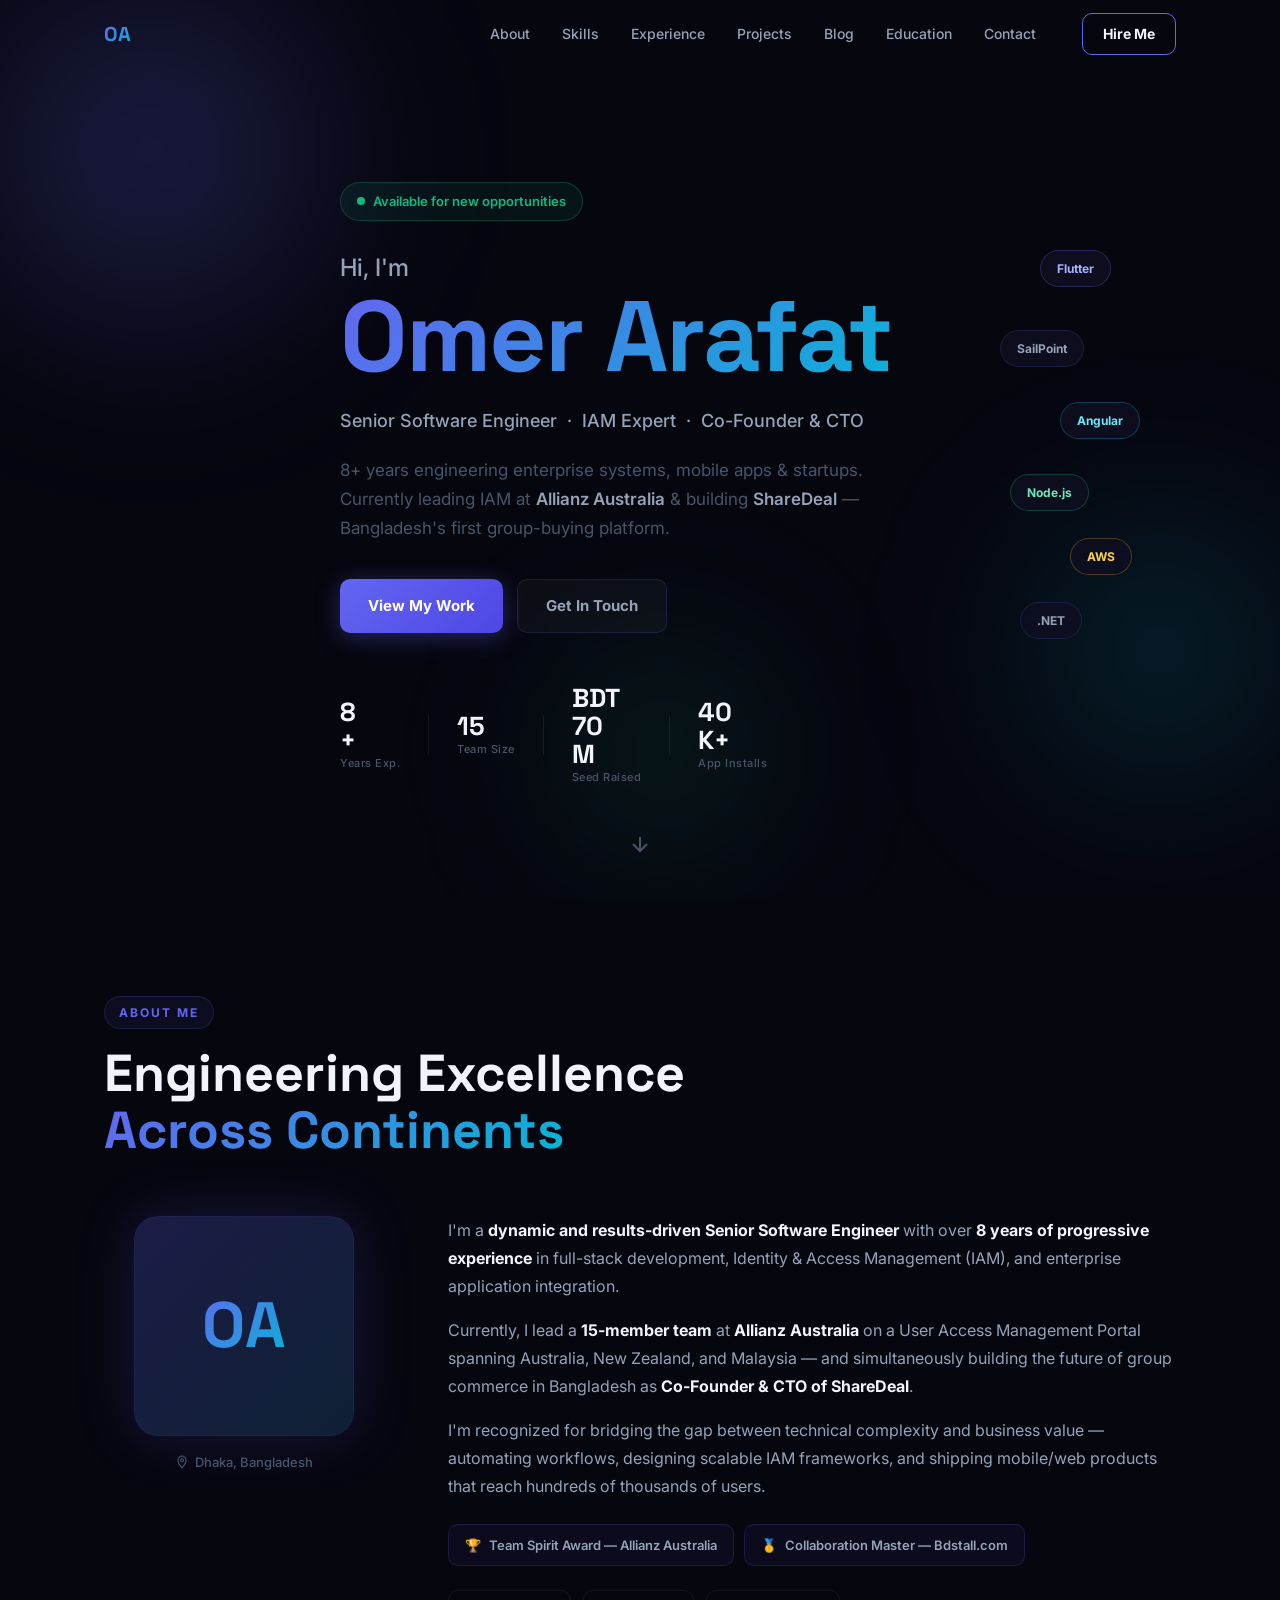
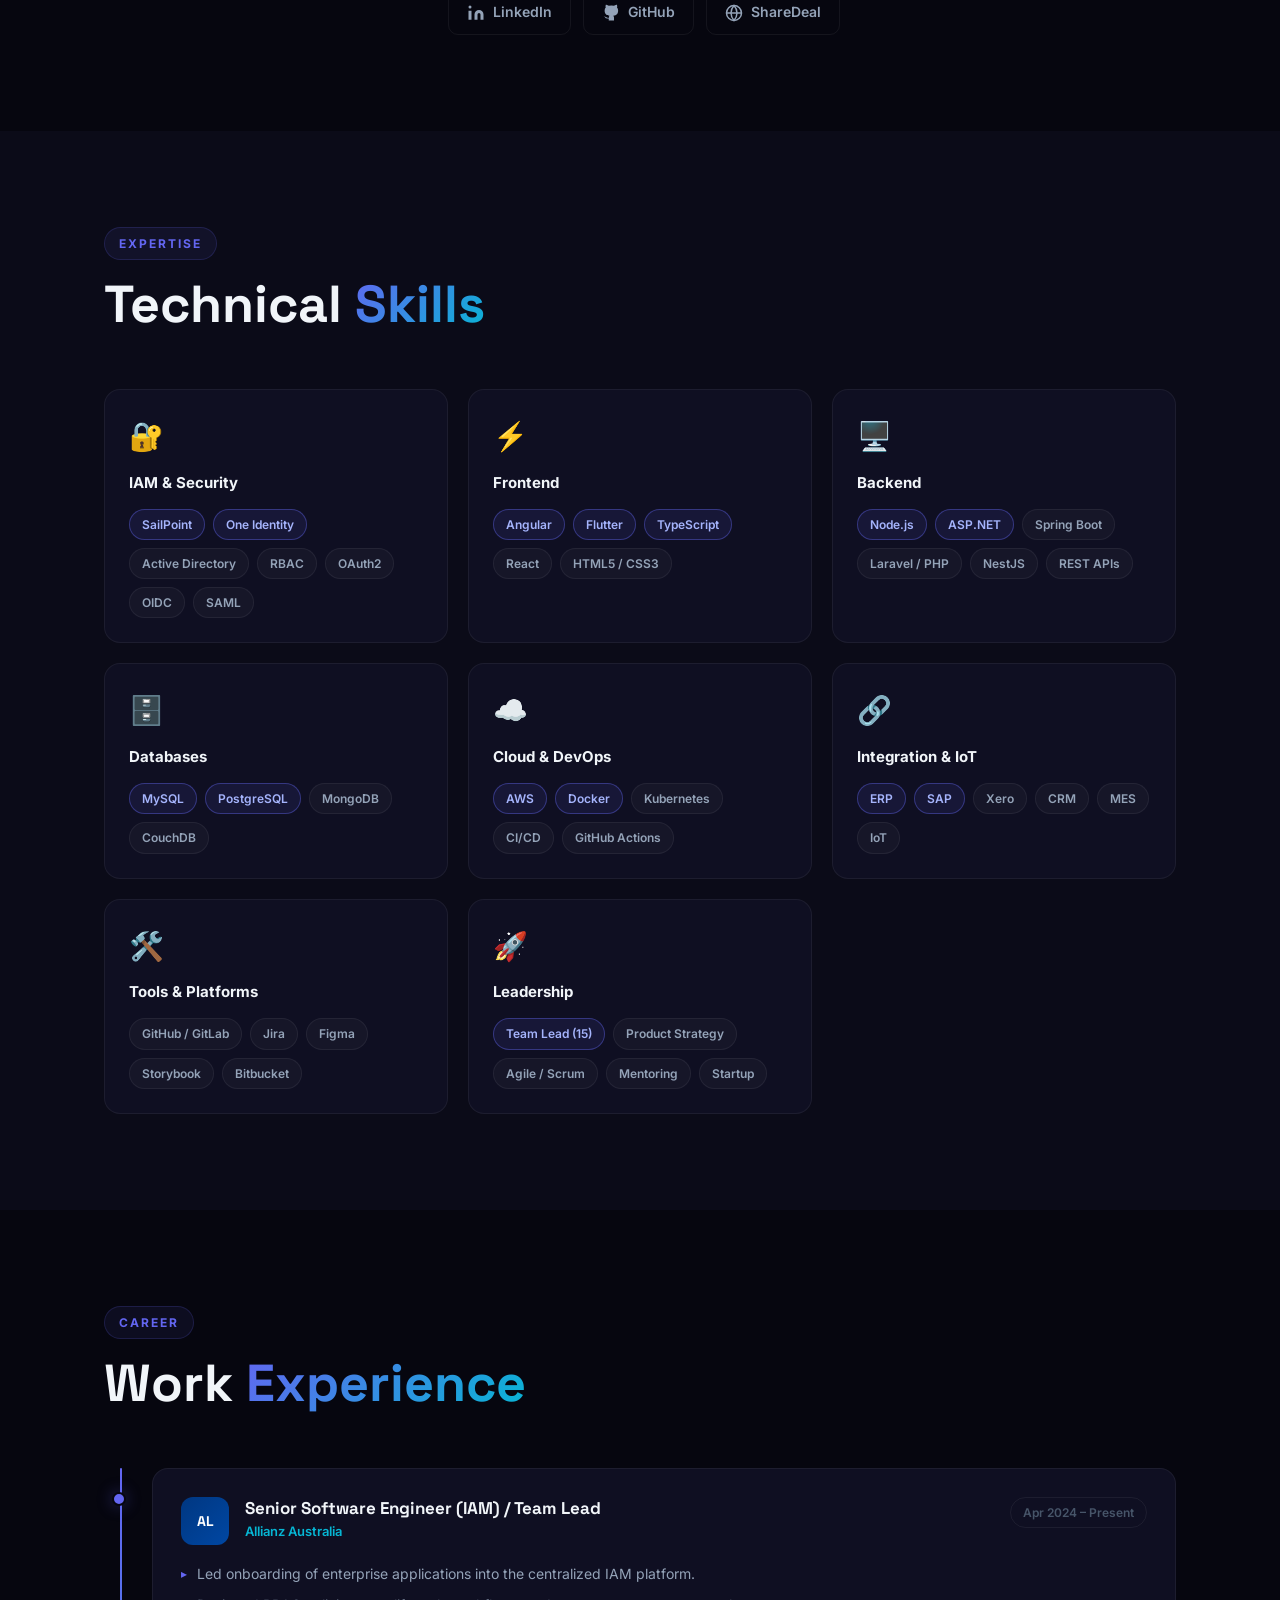
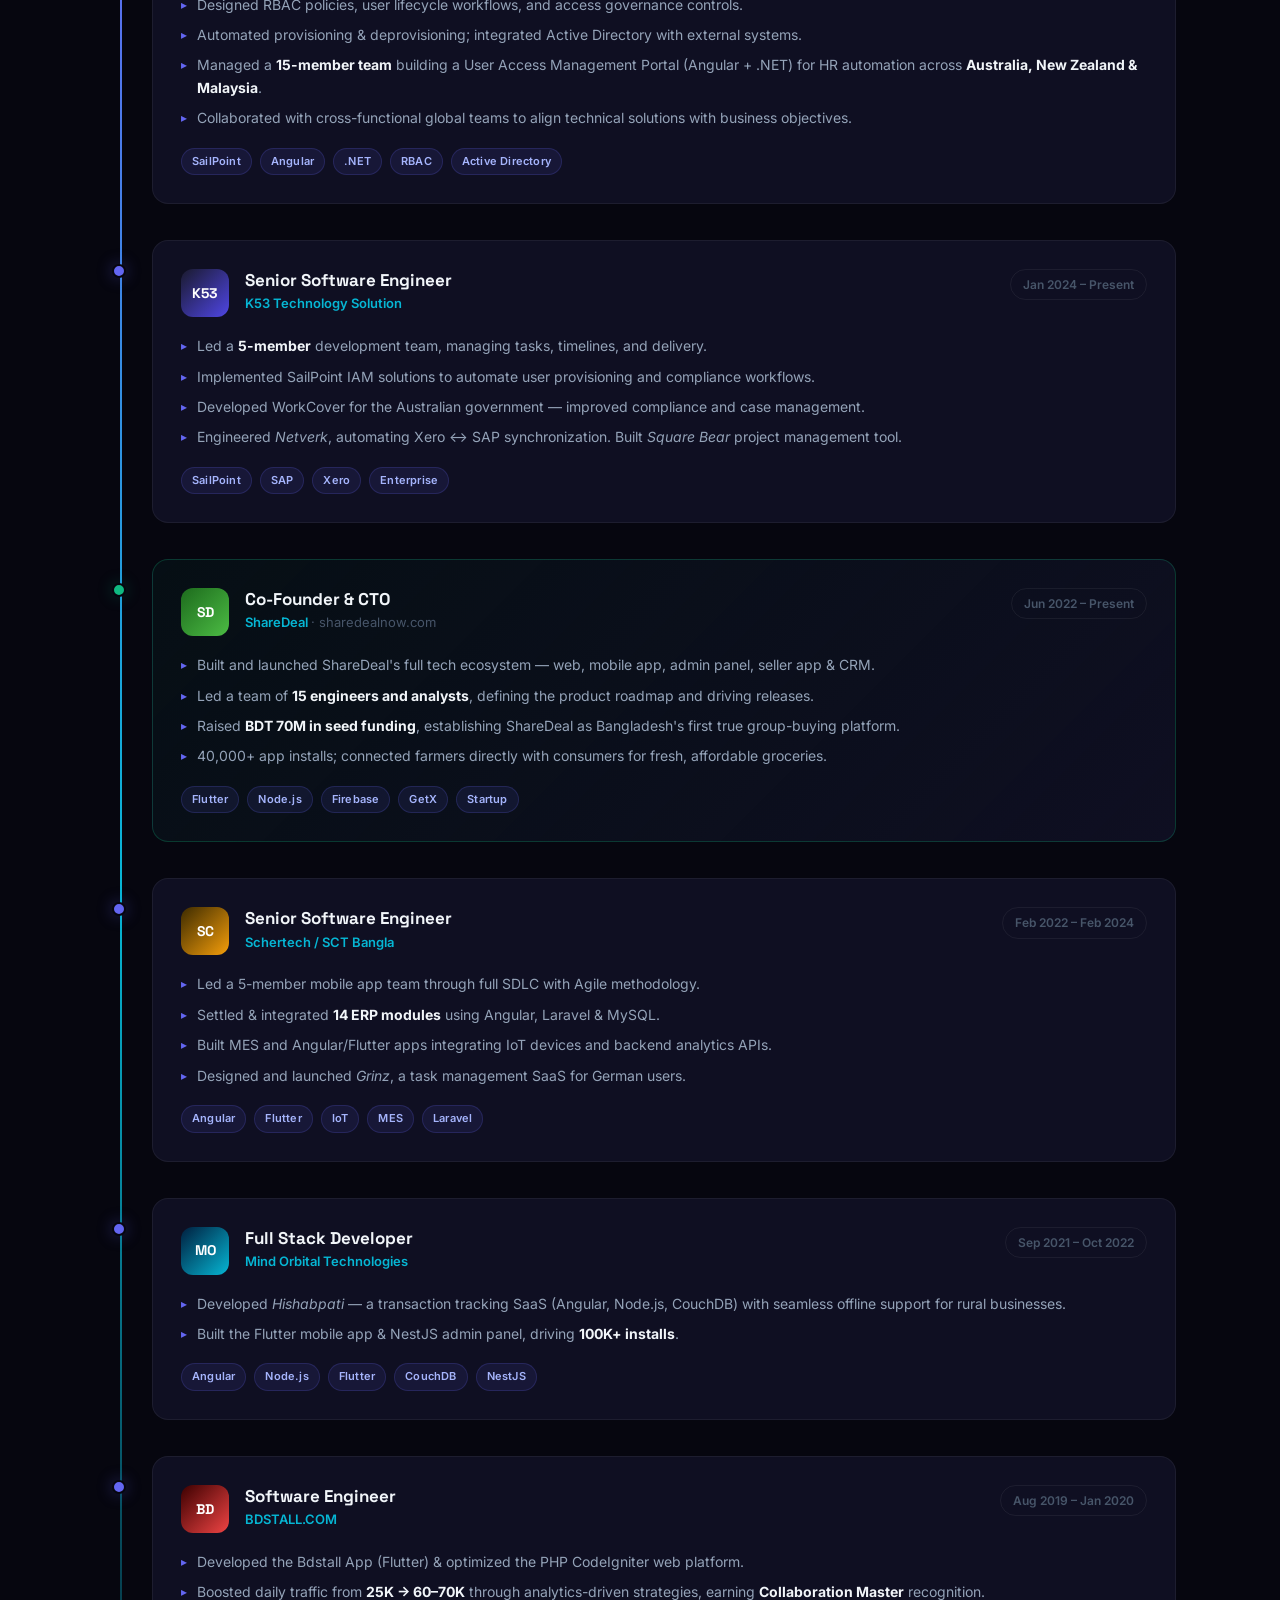
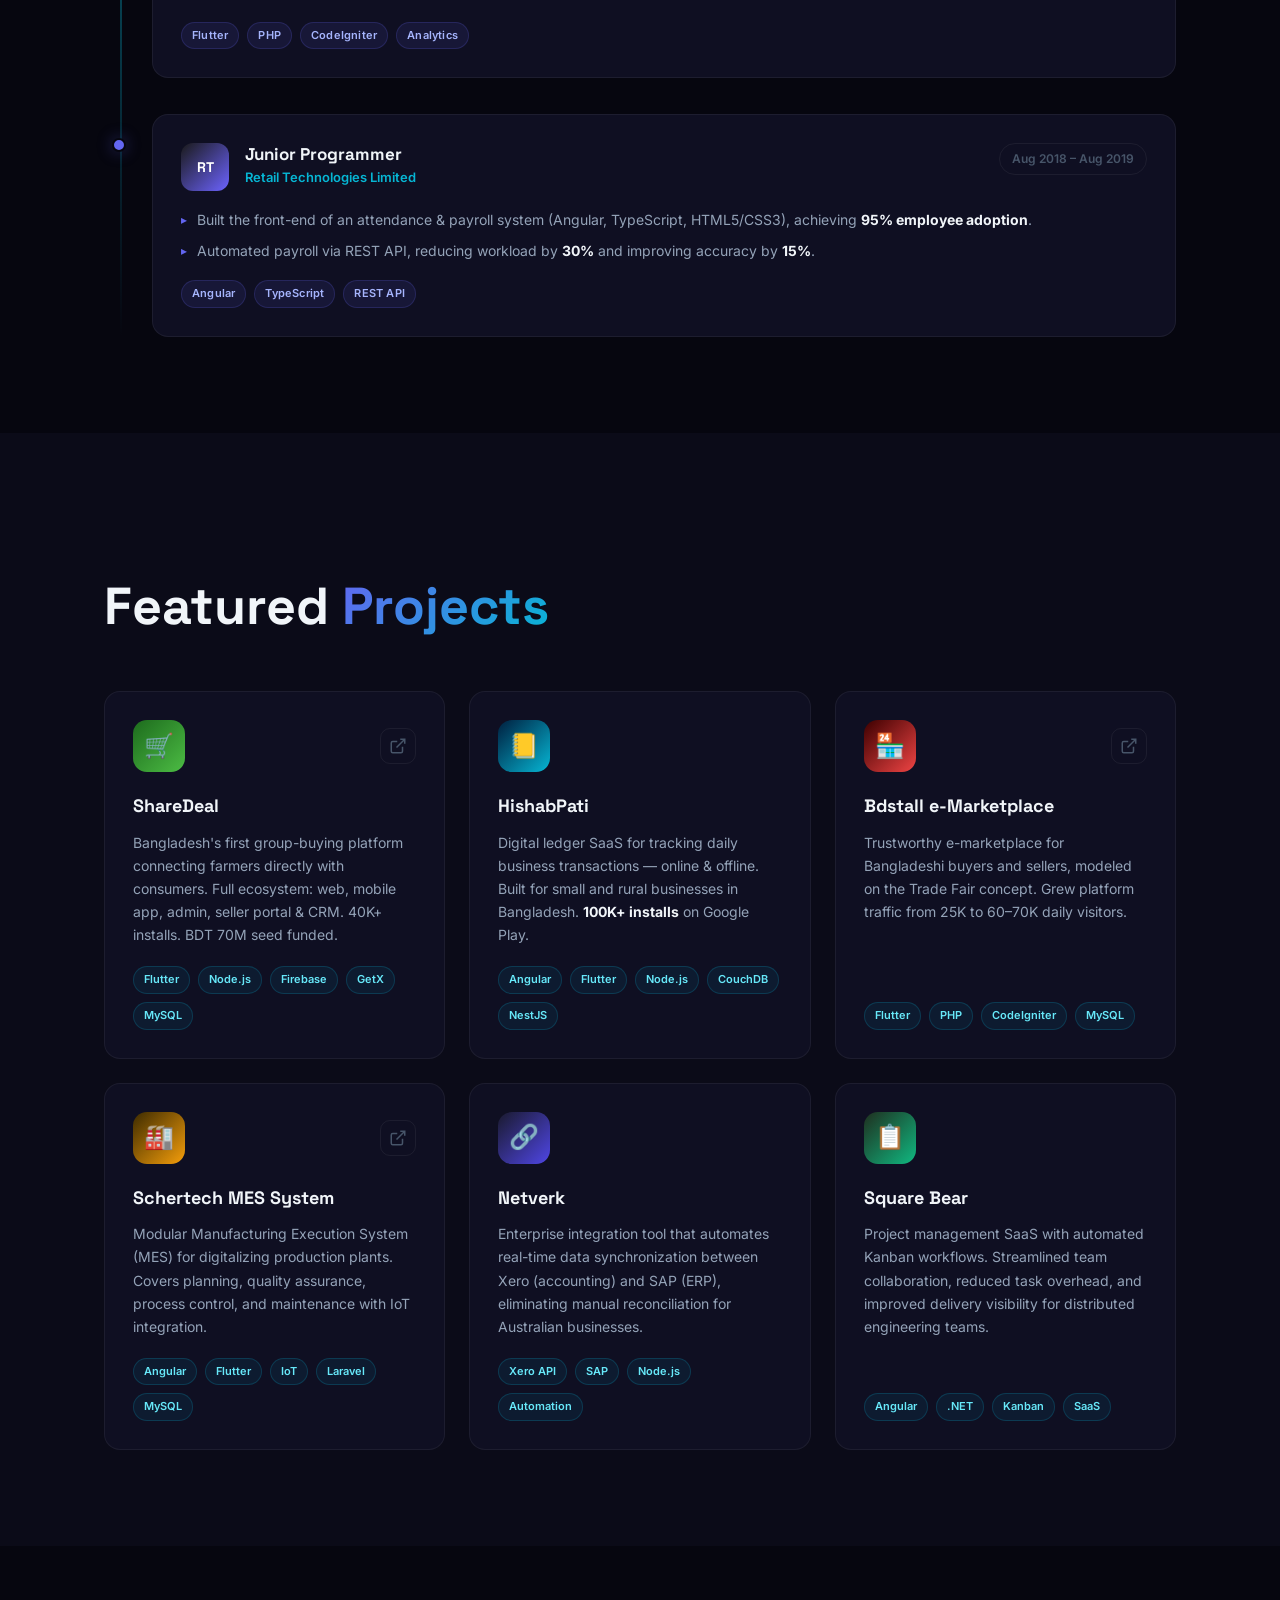
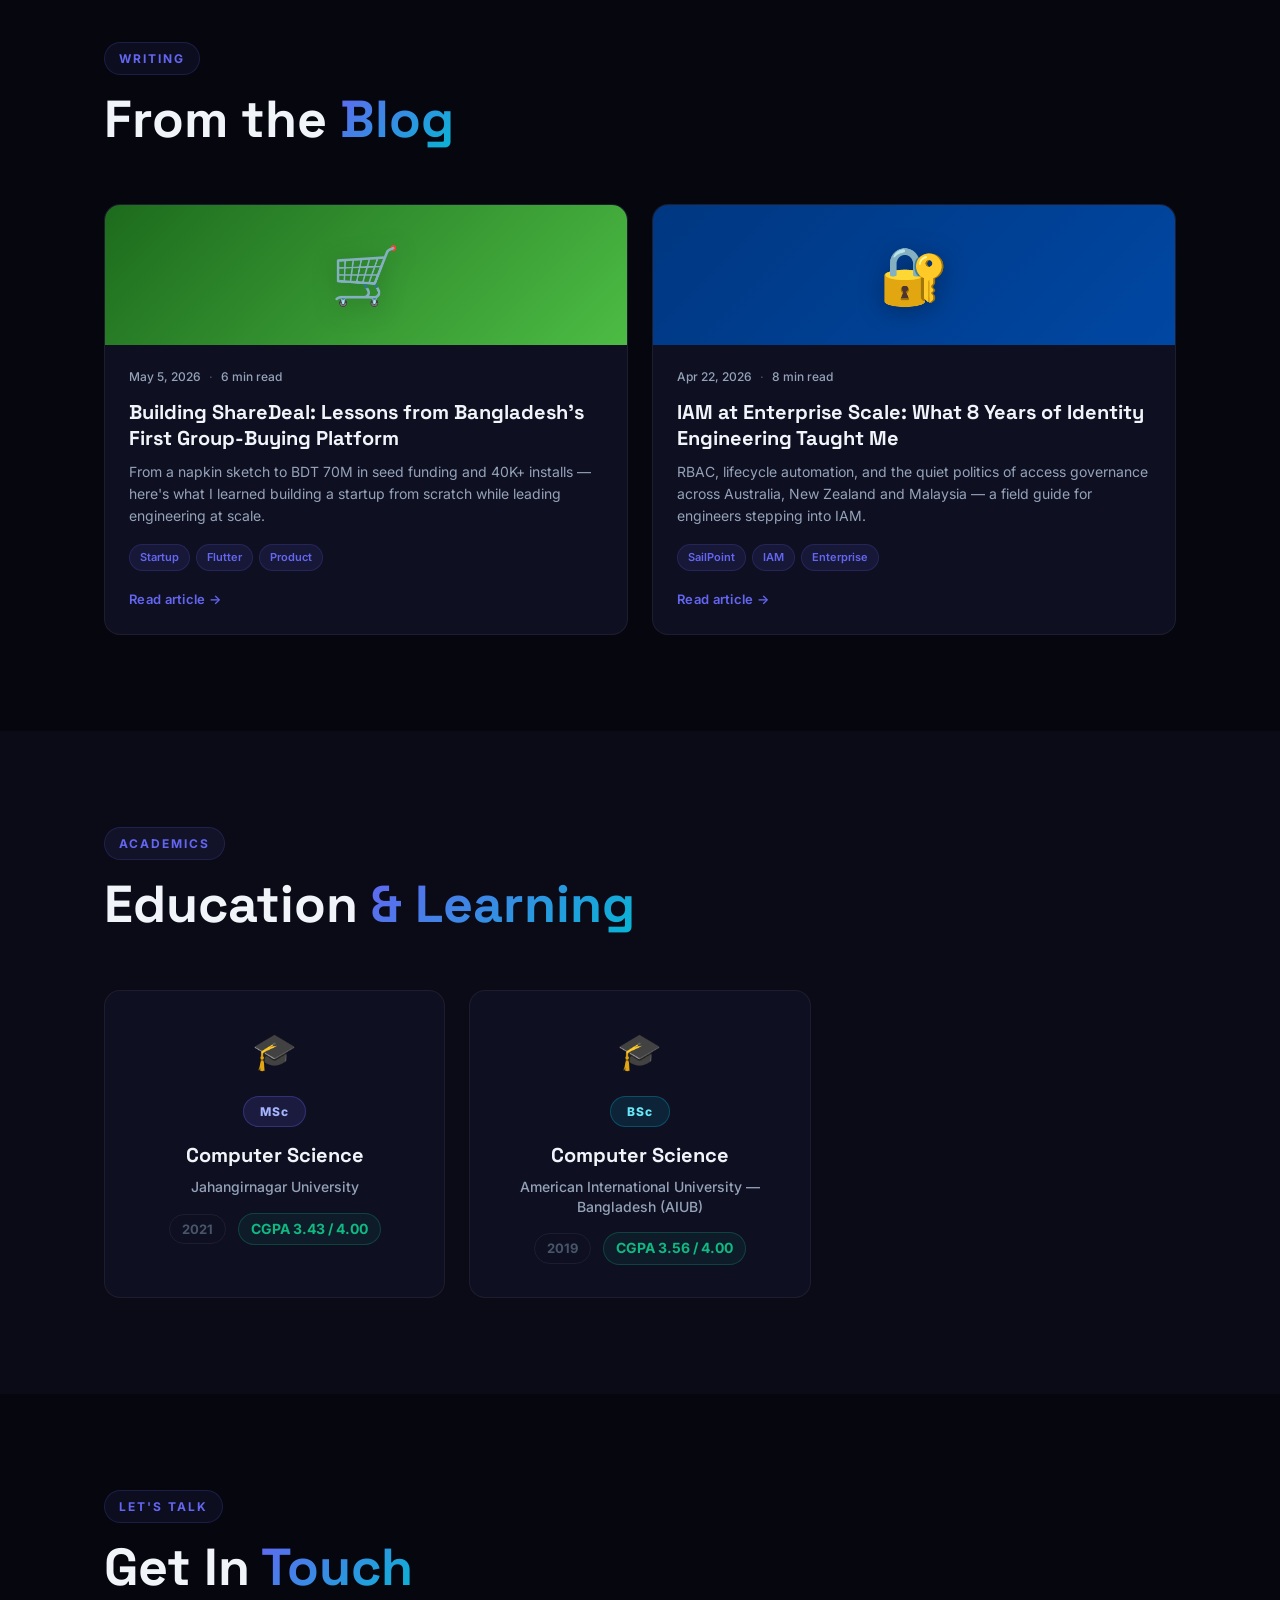
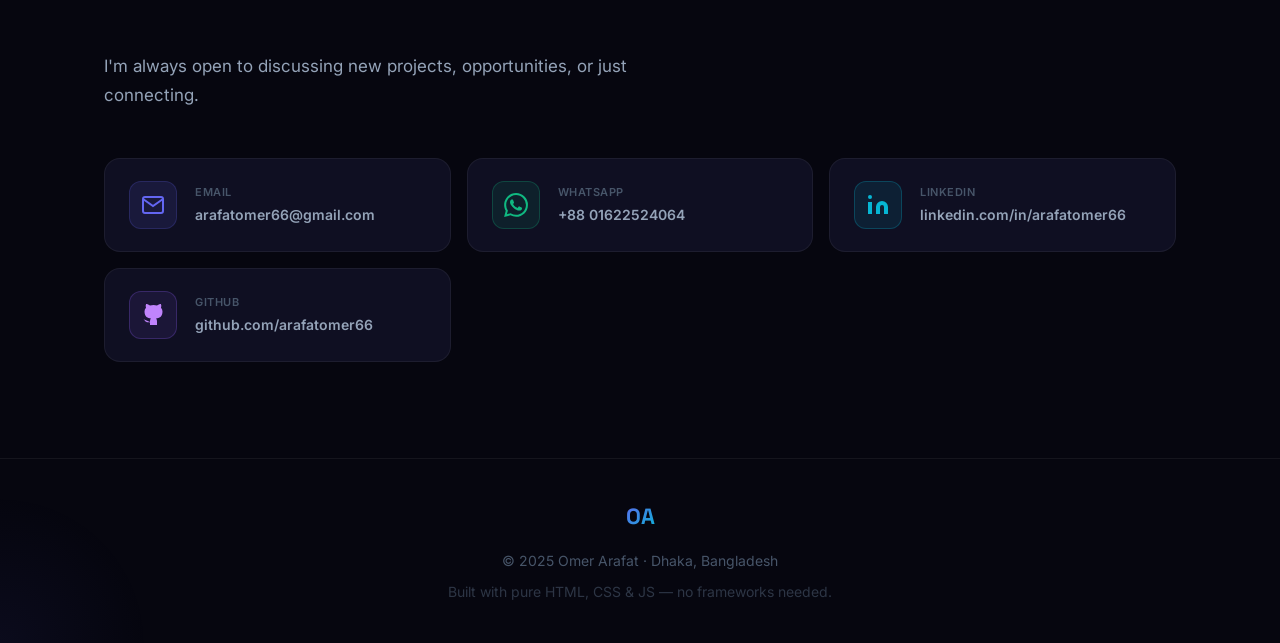
==== commit beaf3399: "Add blog section with two starter posts and README - New #blog section between Projects and Educatio" ====
--- a/index.html
+++ b/index.html
@@ -20,6 +20,7 @@
         <li><a href="#skills">Skills</a></li>
         <li><a href="#experience">Experience</a></li>
         <li><a href="#projects">Projects</a></li>
+        <li><a href="#blog">Blog</a></li>
         <li><a href="#education">Education</a></li>
         <li><a href="#contact">Contact</a></li>
       </ul>
@@ -37,6 +38,7 @@
       <li><a href="#skills" class="mob-link">Skills</a></li>
       <li><a href="#experience" class="mob-link">Experience</a></li>
       <li><a href="#projects" class="mob-link">Projects</a></li>
+      <li><a href="#blog" class="mob-link">Blog</a></li>
       <li><a href="#education" class="mob-link">Education</a></li>
       <li><a href="#contact" class="mob-link">Contact</a></li>
     </ul>
@@ -554,8 +556,58 @@
     </div>
   </section>
 
+  <!-- ══ BLOG ══════════════════════════════════════════════════════════════ -->
+  <section id="blog" class="section">
+    <div class="container">
+      <div class="section-label reveal">Writing</div>
+      <h2 class="section-title reveal">From the <span class="gradient-text">Blog</span></h2>
+
+      <div class="blog-grid">
+
+        <a href="blog/building-sharedeal.html" class="blog-card reveal">
+          <div class="blog-card-media" style="background:linear-gradient(135deg,#1d6b1d,#4CBC44)">
+            <span class="blog-card-emoji">🛒</span>
+          </div>
+          <div class="blog-card-body">
+            <div class="blog-meta">
+              <span class="blog-date">May 5, 2026</span>
+              <span class="blog-dot">·</span>
+              <span class="blog-readtime">6 min read</span>
+            </div>
+            <h3 class="blog-title">Building ShareDeal: Lessons from Bangladesh's First Group-Buying Platform</h3>
+            <p class="blog-excerpt">From a napkin sketch to BDT 70M in seed funding and 40K+ installs — here's what I learned building a startup from scratch while leading engineering at scale.</p>
+            <div class="blog-tags">
+              <span>Startup</span><span>Flutter</span><span>Product</span>
+            </div>
+            <span class="blog-readmore">Read article →</span>
+          </div>
+        </a>
+
+        <a href="blog/iam-at-scale.html" class="blog-card reveal">
+          <div class="blog-card-media" style="background:linear-gradient(135deg,#003781,#0047A3)">
+            <span class="blog-card-emoji">🔐</span>
+          </div>
+          <div class="blog-card-body">
+            <div class="blog-meta">
+              <span class="blog-date">Apr 22, 2026</span>
+              <span class="blog-dot">·</span>
+              <span class="blog-readtime">8 min read</span>
+            </div>
+            <h3 class="blog-title">IAM at Enterprise Scale: What 8 Years of Identity Engineering Taught Me</h3>
+            <p class="blog-excerpt">RBAC, lifecycle automation, and the quiet politics of access governance across Australia, New Zealand and Malaysia — a field guide for engineers stepping into IAM.</p>
+            <div class="blog-tags">
+              <span>SailPoint</span><span>IAM</span><span>Enterprise</span>
+            </div>
+            <span class="blog-readmore">Read article →</span>
+          </div>
+        </a>
+
+      </div>
+    </div>
+  </section>
+
   <!-- ══ EDUCATION ══════════════════════════════════════════════════════════ -->
-  <section id="education" class="section">
+  <section id="education" class="section section-alt">
     <div class="container">
       <div class="section-label reveal">Academics</div>
       <h2 class="section-title reveal">Education <span class="gradient-text">&amp; Learning</span></h2>
@@ -587,7 +639,7 @@
   </section>
 
   <!-- ══ CONTACT ═══════════════════════════════════════════════════════════ -->
-  <section id="contact" class="section section-alt">
+  <section id="contact" class="section">
     <div class="container">
       <div class="section-label reveal">Let's Talk</div>
       <h2 class="section-title reveal">Get In <span class="gradient-text">Touch</span></h2>
--- a/css/style.css
+++ b/css/style.css
@@ -1038,3 +1038,247 @@
   .tcard-header { gap: 12px; }
   .about-avatar-wrap { flex-direction: column; }
 }
+
+/* ── BLOG ─────────────────────────────────────────────────────────────── */
+.blog-grid {
+  display: grid;
+  grid-template-columns: repeat(auto-fit, minmax(320px, 1fr));
+  gap: 24px;
+}
+
+.blog-card {
+  display: flex;
+  flex-direction: column;
+  background: var(--bg-card);
+  border: 1px solid var(--border-sub);
+  border-radius: var(--radius);
+  overflow: hidden;
+  transition: transform var(--trans), border-color var(--trans), box-shadow var(--trans);
+  color: inherit;
+}
+.blog-card:hover {
+  transform: translateY(-6px);
+  border-color: var(--border);
+  box-shadow: 0 20px 50px rgba(0,0,0,0.5), 0 0 0 1px var(--glow-accent);
+}
+
+.blog-card-media {
+  height: 140px;
+  display: flex;
+  align-items: center;
+  justify-content: center;
+  position: relative;
+}
+.blog-card-emoji {
+  font-size: 56px;
+  filter: drop-shadow(0 4px 12px rgba(0,0,0,0.3));
+}
+
+.blog-card-body {
+  padding: 22px 24px 24px;
+  display: flex;
+  flex-direction: column;
+  flex: 1;
+}
+
+.blog-meta {
+  display: flex;
+  align-items: center;
+  gap: 8px;
+  font-size: 12px;
+  color: var(--text-sec);
+  margin-bottom: 12px;
+  font-weight: 500;
+}
+.blog-dot { color: var(--text-muted); }
+
+.blog-title {
+  font-family: 'Space Grotesk', sans-serif;
+  font-size: 20px;
+  font-weight: 700;
+  line-height: 1.3;
+  color: var(--text);
+  margin-bottom: 10px;
+}
+
+.blog-excerpt {
+  font-size: 14px;
+  color: var(--text-sec);
+  line-height: 1.6;
+  margin-bottom: 16px;
+  flex: 1;
+}
+
+.blog-tags {
+  display: flex;
+  flex-wrap: wrap;
+  gap: 6px;
+  margin-bottom: 18px;
+}
+.blog-tags span {
+  font-size: 11px;
+  font-weight: 600;
+  padding: 4px 10px;
+  border-radius: 99px;
+  background: rgba(99,102,241,0.10);
+  color: var(--accent);
+  border: 1px solid var(--border);
+}
+
+.blog-readmore {
+  font-size: 13px;
+  font-weight: 600;
+  color: var(--accent);
+  letter-spacing: 0.3px;
+  transition: gap var(--trans);
+}
+.blog-card:hover .blog-readmore { color: var(--accent-2); }
+
+/* ── BLOG POST PAGE ───────────────────────────────────────────────────── */
+.post-page {
+  padding: 140px 0 96px;
+}
+.post-page .container { max-width: 760px; }
+
+.post-back {
+  display: inline-flex;
+  align-items: center;
+  gap: 6px;
+  font-size: 13px;
+  font-weight: 600;
+  color: var(--text-sec);
+  margin-bottom: 32px;
+  transition: color var(--trans);
+}
+.post-back:hover { color: var(--accent); }
+
+.post-header { margin-bottom: 40px; }
+
+.post-meta {
+  display: flex;
+  align-items: center;
+  gap: 10px;
+  font-size: 13px;
+  color: var(--text-sec);
+  margin-bottom: 16px;
+}
+
+.post-title {
+  font-family: 'Space Grotesk', sans-serif;
+  font-size: clamp(28px, 4.5vw, 44px);
+  font-weight: 800;
+  line-height: 1.15;
+  color: var(--text);
+  margin-bottom: 20px;
+  letter-spacing: -0.5px;
+}
+
+.post-tags {
+  display: flex;
+  flex-wrap: wrap;
+  gap: 6px;
+}
+.post-tags span {
+  font-size: 11px;
+  font-weight: 600;
+  padding: 4px 10px;
+  border-radius: 99px;
+  background: rgba(99,102,241,0.10);
+  color: var(--accent);
+  border: 1px solid var(--border);
+}
+
+.post-cover {
+  height: 220px;
+  border-radius: var(--radius);
+  display: flex;
+  align-items: center;
+  justify-content: center;
+  font-size: 96px;
+  margin-bottom: 40px;
+}
+
+.post-body {
+  font-size: 17px;
+  line-height: 1.8;
+  color: var(--text);
+}
+.post-body p { margin-bottom: 22px; color: var(--text-sec); }
+.post-body p strong { color: var(--text); }
+.post-body h2 {
+  font-family: 'Space Grotesk', sans-serif;
+  font-size: 26px;
+  font-weight: 700;
+  color: var(--text);
+  margin: 40px 0 18px;
+  letter-spacing: -0.3px;
+}
+.post-body h3 {
+  font-family: 'Space Grotesk', sans-serif;
+  font-size: 20px;
+  font-weight: 700;
+  color: var(--text);
+  margin: 32px 0 14px;
+}
+.post-body ul, .post-body ol {
+  margin: 0 0 22px 24px;
+  color: var(--text-sec);
+}
+.post-body ul { list-style: disc; }
+.post-body ol { list-style: decimal; }
+.post-body li { margin-bottom: 8px; }
+.post-body a {
+  color: var(--accent);
+  border-bottom: 1px solid var(--border);
+  transition: color var(--trans);
+}
+.post-body a:hover { color: var(--accent-2); }
+.post-body blockquote {
+  border-left: 3px solid var(--accent);
+  background: rgba(99,102,241,0.06);
+  padding: 16px 20px;
+  margin: 24px 0;
+  border-radius: 0 var(--radius-sm) var(--radius-sm) 0;
+  color: var(--text);
+  font-style: italic;
+}
+.post-body code {
+  background: var(--bg-elevated);
+  border: 1px solid var(--border-sub);
+  border-radius: 6px;
+  padding: 2px 8px;
+  font-size: 14px;
+  font-family: 'SF Mono', Menlo, monospace;
+  color: var(--accent-2);
+}
+.post-body pre {
+  background: var(--bg-elevated);
+  border: 1px solid var(--border-sub);
+  border-radius: var(--radius-sm);
+  padding: 18px 20px;
+  margin: 24px 0;
+  overflow-x: auto;
+}
+.post-body pre code {
+  background: none;
+  border: none;
+  padding: 0;
+  color: var(--text);
+}
+
+.post-footer {
+  margin-top: 56px;
+  padding-top: 32px;
+  border-top: 1px solid var(--border-sub);
+  display: flex;
+  justify-content: space-between;
+  align-items: center;
+  flex-wrap: wrap;
+  gap: 16px;
+}
+.post-footer-author {
+  font-size: 14px;
+  color: var(--text-sec);
+}
+.post-footer-author strong { color: var(--text); }
+
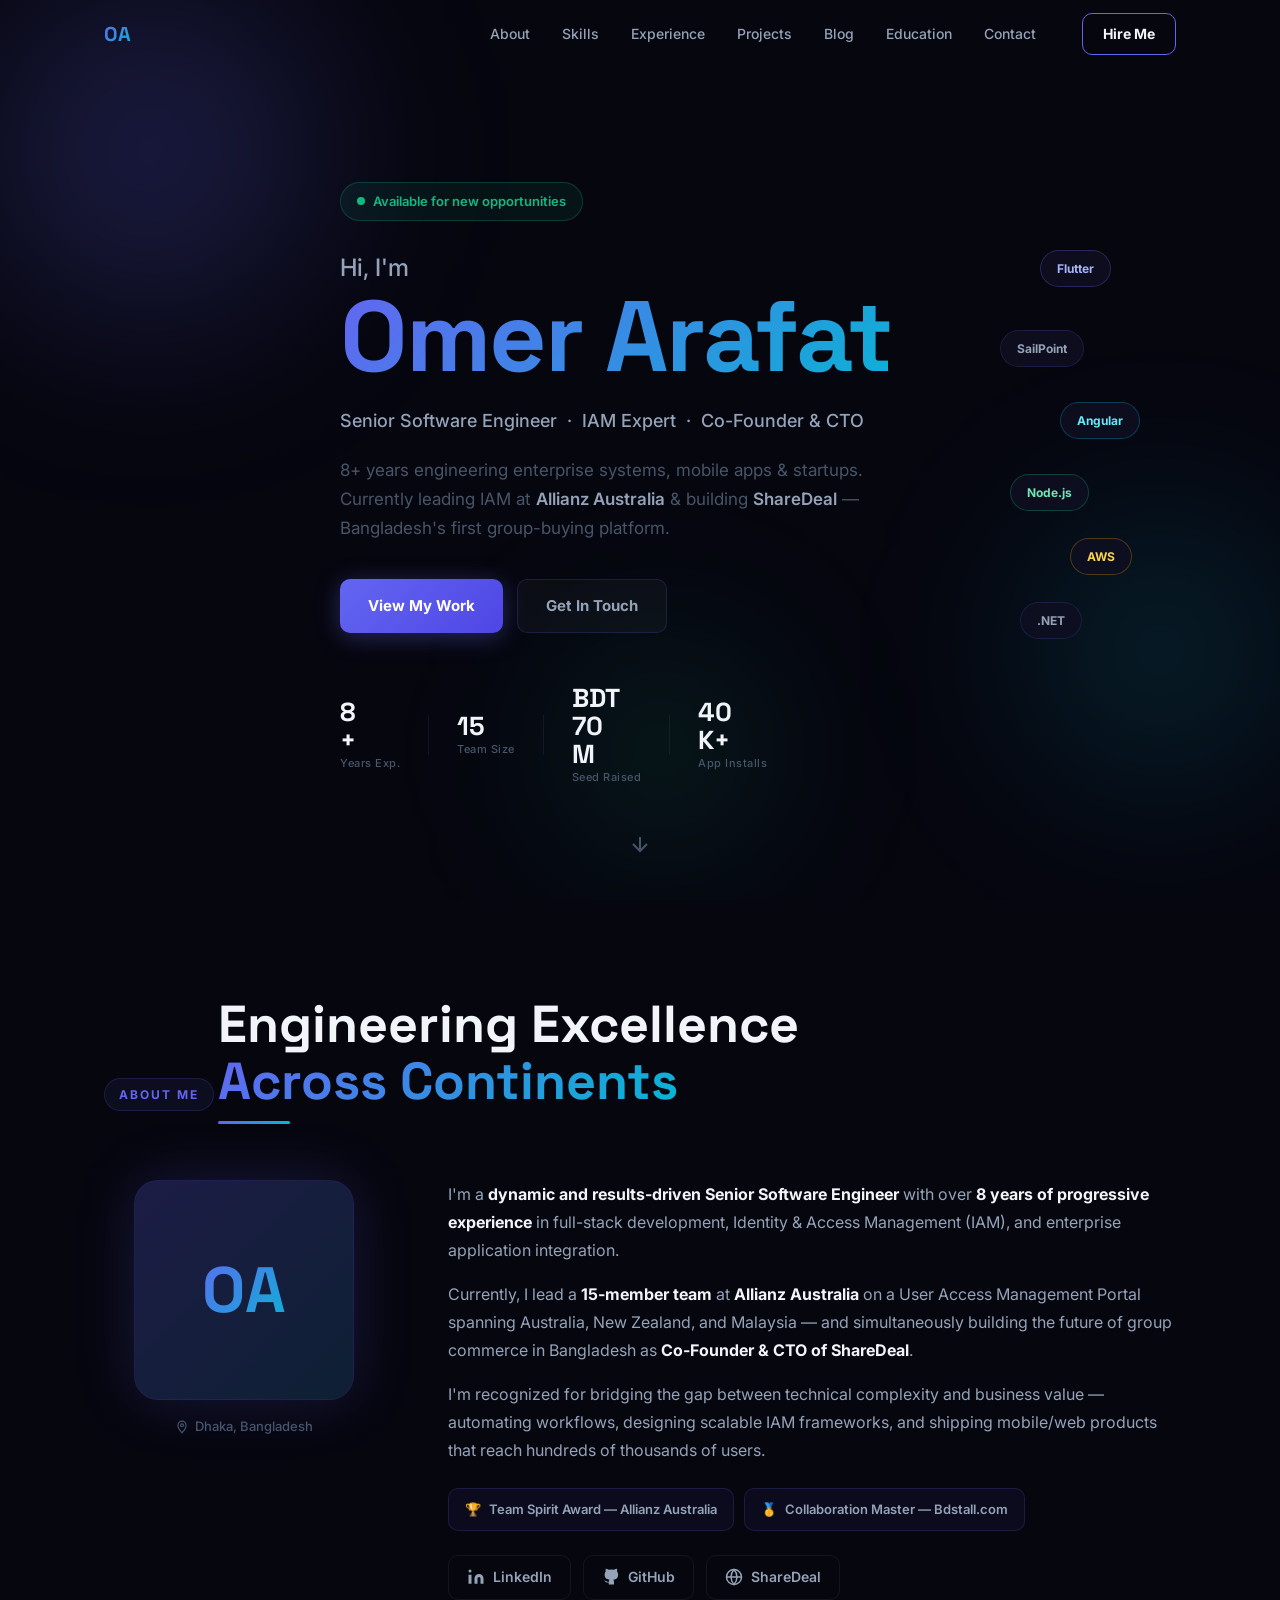
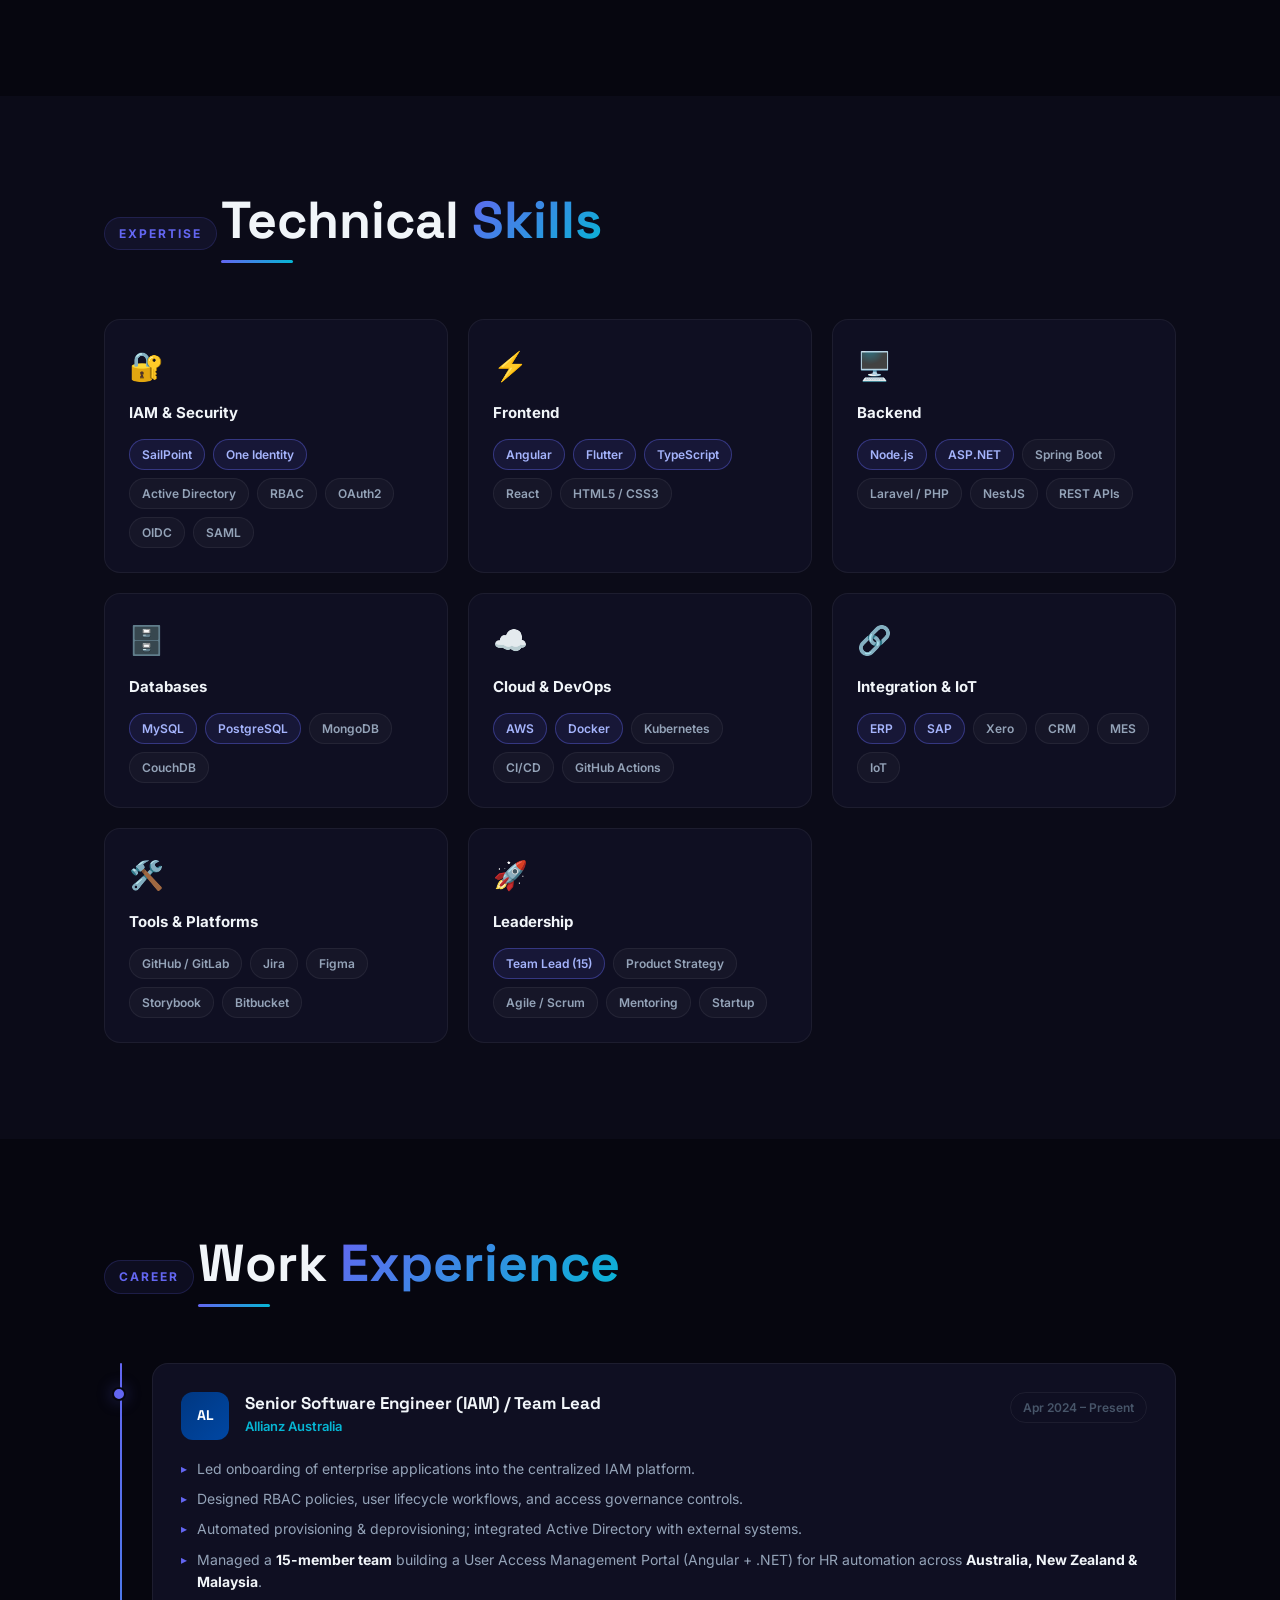
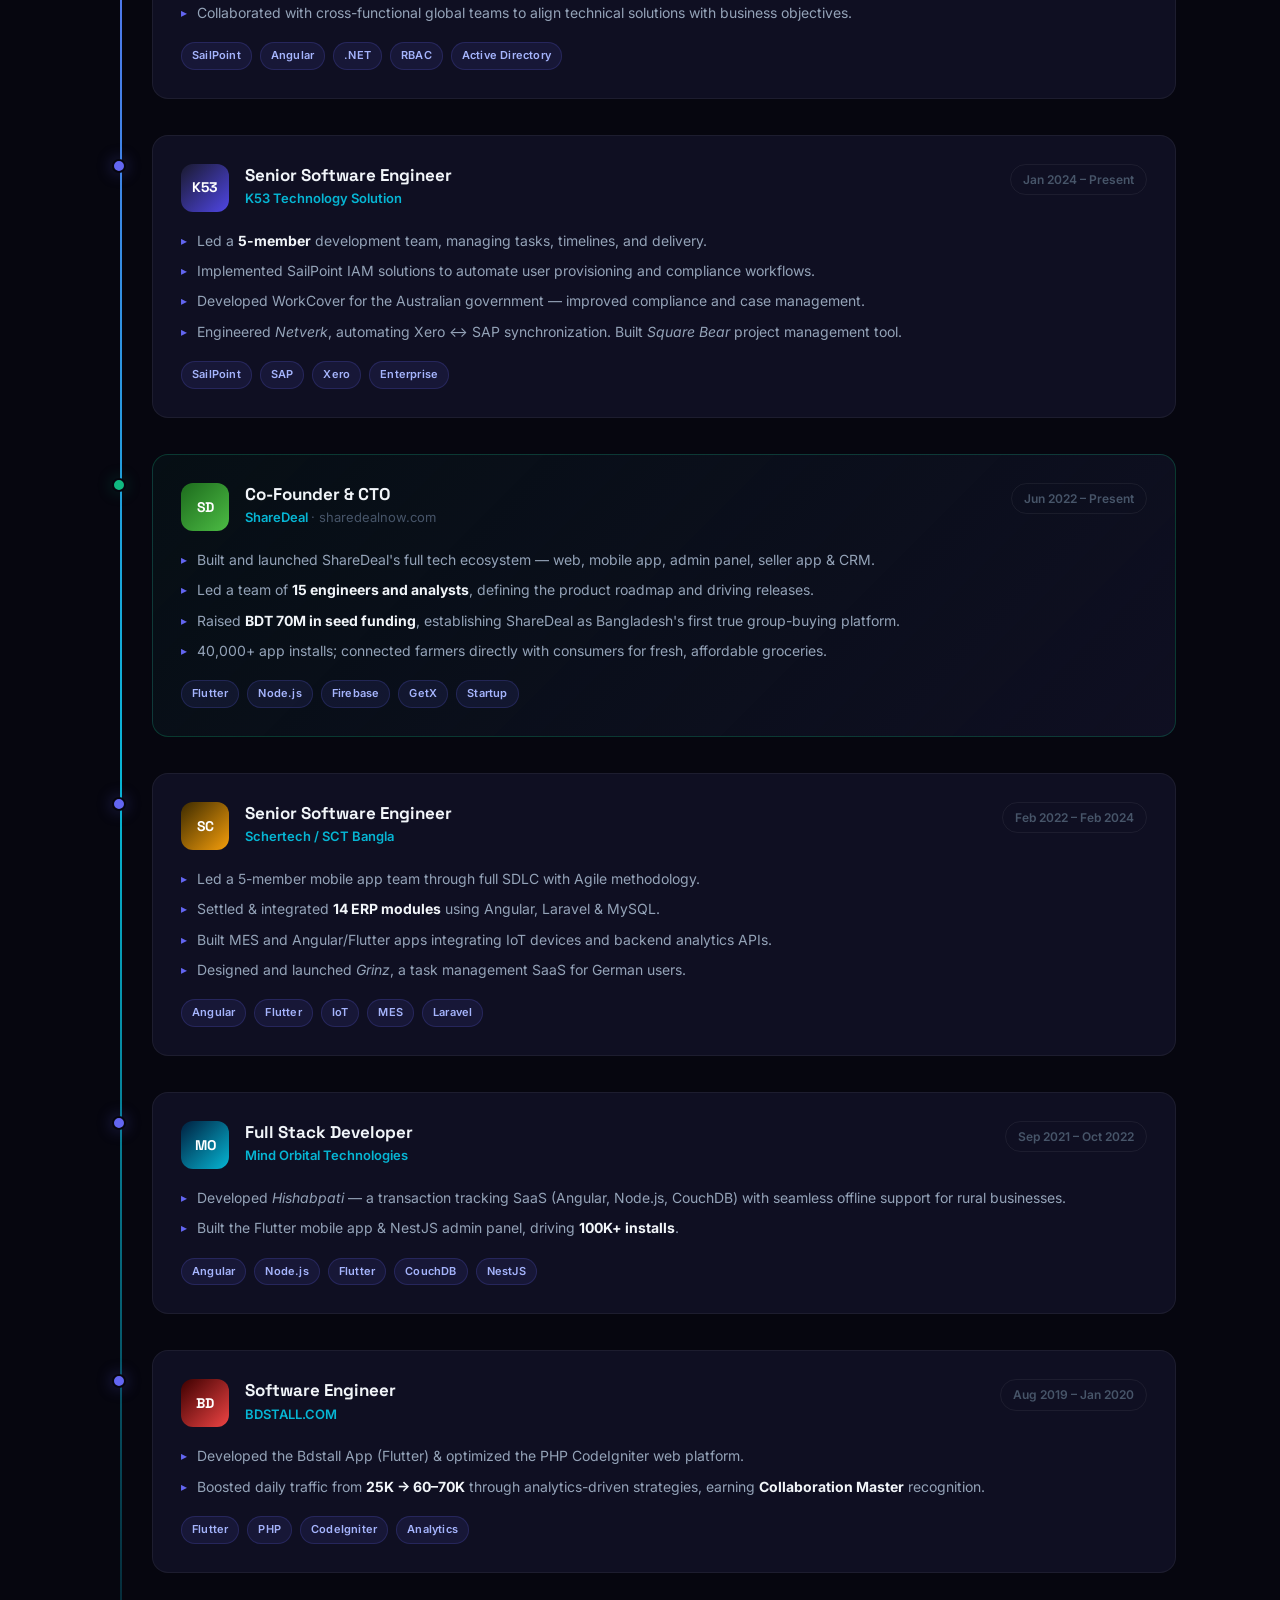
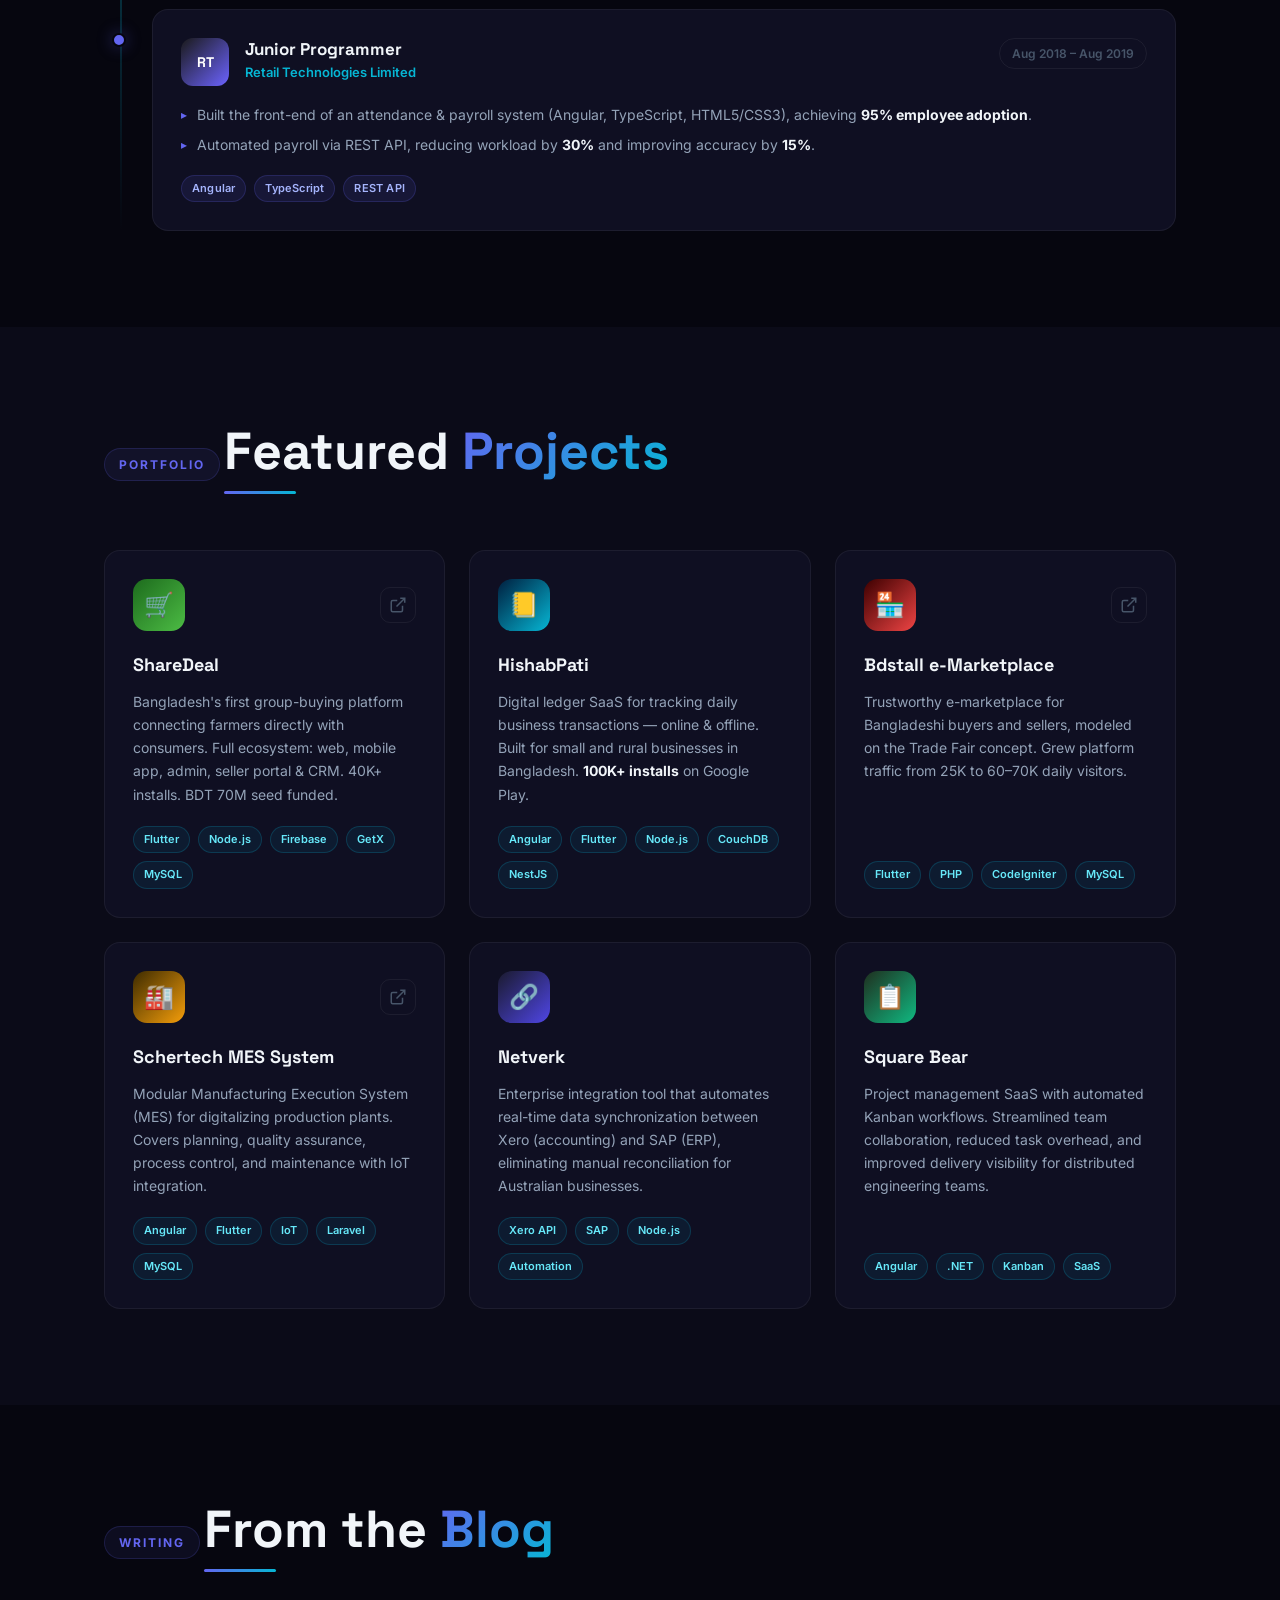
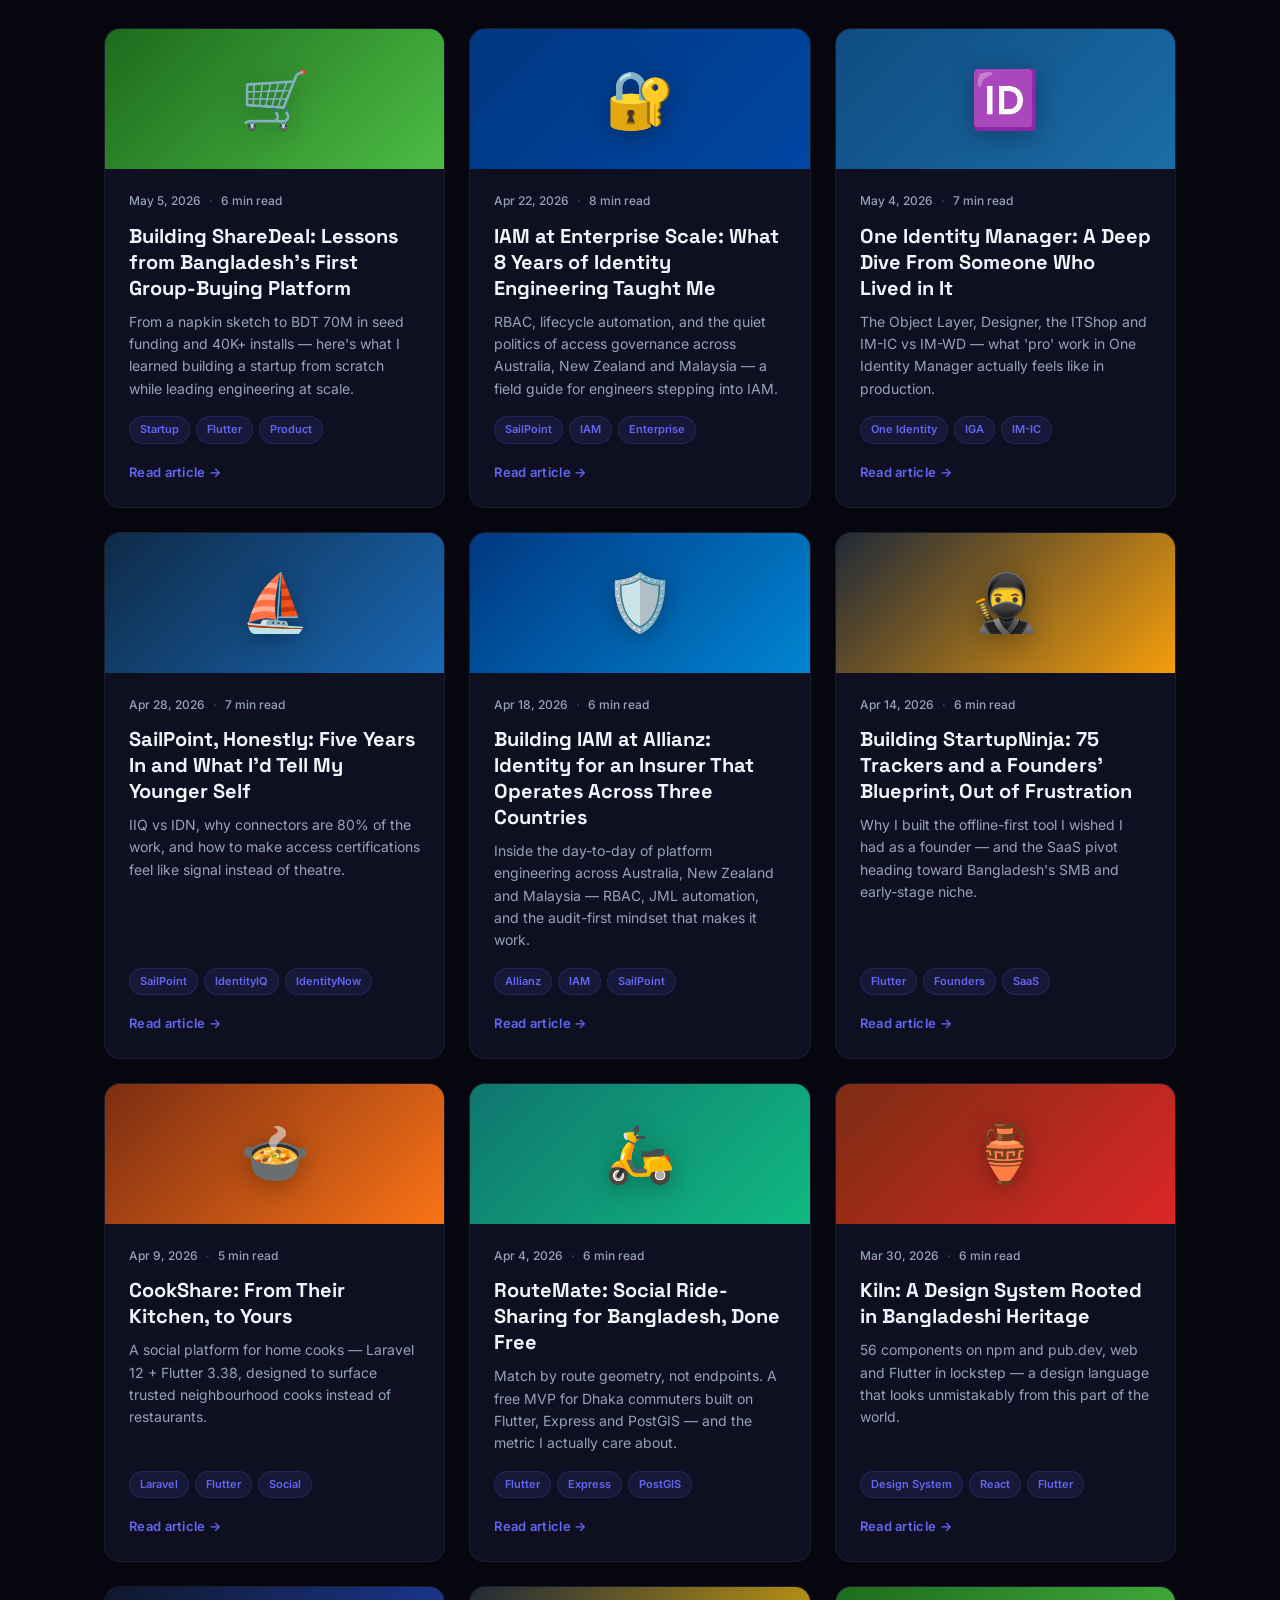
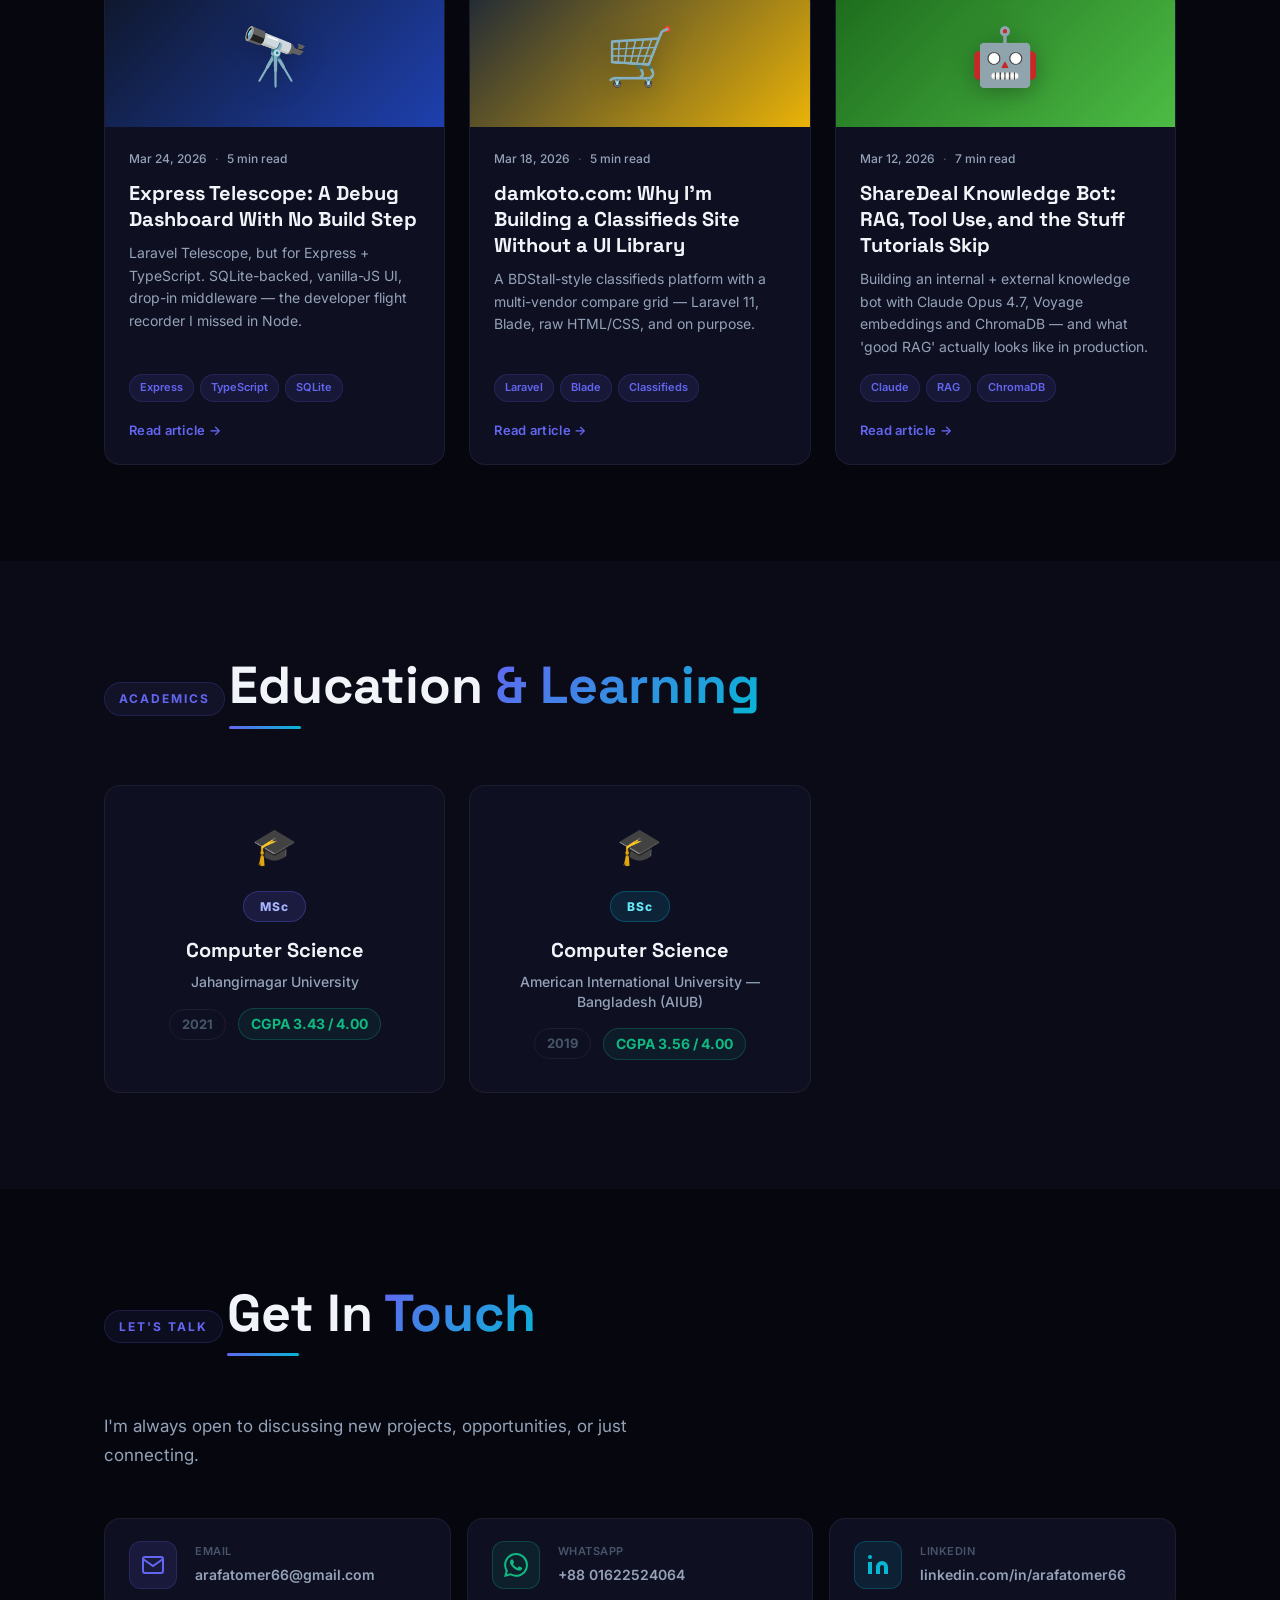
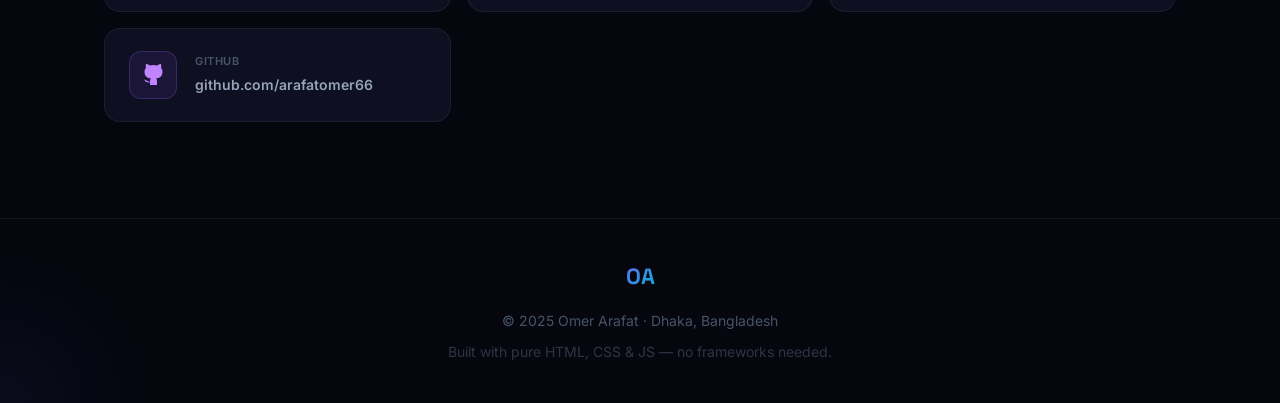
==== commit 35f33d52: "Add 2D effects and 10 new blog posts - 2D effects: cursor-tracked card spotlight, hover sheen sweep," ====
--- a/index.html
+++ b/index.html
@@ -602,6 +602,196 @@
           </div>
         </a>
 
+        <a href="blog/one-identity-deep-dive.html" class="blog-card reveal">
+          <div class="blog-card-media" style="background:linear-gradient(135deg,#0F4C81,#1B6CA8)">
+            <span class="blog-card-emoji">🆔</span>
+          </div>
+          <div class="blog-card-body">
+            <div class="blog-meta">
+              <span class="blog-date">May 4, 2026</span>
+              <span class="blog-dot">·</span>
+              <span class="blog-readtime">7 min read</span>
+            </div>
+            <h3 class="blog-title">One Identity Manager: A Deep Dive From Someone Who Lived in It</h3>
+            <p class="blog-excerpt">The Object Layer, Designer, the ITShop and IM-IC vs IM-WD — what 'pro' work in One Identity Manager actually feels like in production.</p>
+            <div class="blog-tags">
+              <span>One Identity</span><span>IGA</span><span>IM-IC</span>
+            </div>
+            <span class="blog-readmore">Read article →</span>
+          </div>
+        </a>
+
+        <a href="blog/sailpoint-lessons.html" class="blog-card reveal">
+          <div class="blog-card-media" style="background:linear-gradient(135deg,#0E2A47,#1968B5)">
+            <span class="blog-card-emoji">⛵</span>
+          </div>
+          <div class="blog-card-body">
+            <div class="blog-meta">
+              <span class="blog-date">Apr 28, 2026</span>
+              <span class="blog-dot">·</span>
+              <span class="blog-readtime">7 min read</span>
+            </div>
+            <h3 class="blog-title">SailPoint, Honestly: Five Years In and What I'd Tell My Younger Self</h3>
+            <p class="blog-excerpt">IIQ vs IDN, why connectors are 80% of the work, and how to make access certifications feel like signal instead of theatre.</p>
+            <div class="blog-tags">
+              <span>SailPoint</span><span>IdentityIQ</span><span>IdentityNow</span>
+            </div>
+            <span class="blog-readmore">Read article →</span>
+          </div>
+        </a>
+
+        <a href="blog/allianz-iam-platform.html" class="blog-card reveal">
+          <div class="blog-card-media" style="background:linear-gradient(135deg,#003781,#0085D1)">
+            <span class="blog-card-emoji">🛡️</span>
+          </div>
+          <div class="blog-card-body">
+            <div class="blog-meta">
+              <span class="blog-date">Apr 18, 2026</span>
+              <span class="blog-dot">·</span>
+              <span class="blog-readtime">6 min read</span>
+            </div>
+            <h3 class="blog-title">Building IAM at Allianz: Identity for an Insurer That Operates Across Three Countries</h3>
+            <p class="blog-excerpt">Inside the day-to-day of platform engineering across Australia, New Zealand and Malaysia — RBAC, JML automation, and the audit-first mindset that makes it work.</p>
+            <div class="blog-tags">
+              <span>Allianz</span><span>IAM</span><span>SailPoint</span>
+            </div>
+            <span class="blog-readmore">Read article →</span>
+          </div>
+        </a>
+
+        <a href="blog/building-startup-ninja.html" class="blog-card reveal">
+          <div class="blog-card-media" style="background:linear-gradient(135deg,#1F2937,#F59E0B)">
+            <span class="blog-card-emoji">🥷</span>
+          </div>
+          <div class="blog-card-body">
+            <div class="blog-meta">
+              <span class="blog-date">Apr 14, 2026</span>
+              <span class="blog-dot">·</span>
+              <span class="blog-readtime">6 min read</span>
+            </div>
+            <h3 class="blog-title">Building StartupNinja: 75 Trackers and a Founders' Blueprint, Out of Frustration</h3>
+            <p class="blog-excerpt">Why I built the offline-first tool I wished I had as a founder — and the SaaS pivot heading toward Bangladesh's SMB and early-stage niche.</p>
+            <div class="blog-tags">
+              <span>Flutter</span><span>Founders</span><span>SaaS</span>
+            </div>
+            <span class="blog-readmore">Read article →</span>
+          </div>
+        </a>
+
+        <a href="blog/building-cookshare.html" class="blog-card reveal">
+          <div class="blog-card-media" style="background:linear-gradient(135deg,#7C2D12,#F97316)">
+            <span class="blog-card-emoji">🍲</span>
+          </div>
+          <div class="blog-card-body">
+            <div class="blog-meta">
+              <span class="blog-date">Apr 9, 2026</span>
+              <span class="blog-dot">·</span>
+              <span class="blog-readtime">5 min read</span>
+            </div>
+            <h3 class="blog-title">CookShare: From Their Kitchen, to Yours</h3>
+            <p class="blog-excerpt">A social platform for home cooks — Laravel 12 + Flutter 3.38, designed to surface trusted neighbourhood cooks instead of restaurants.</p>
+            <div class="blog-tags">
+              <span>Laravel</span><span>Flutter</span><span>Social</span>
+            </div>
+            <span class="blog-readmore">Read article →</span>
+          </div>
+        </a>
+
+        <a href="blog/building-routemate.html" class="blog-card reveal">
+          <div class="blog-card-media" style="background:linear-gradient(135deg,#0F766E,#10B981)">
+            <span class="blog-card-emoji">🛵</span>
+          </div>
+          <div class="blog-card-body">
+            <div class="blog-meta">
+              <span class="blog-date">Apr 4, 2026</span>
+              <span class="blog-dot">·</span>
+              <span class="blog-readtime">6 min read</span>
+            </div>
+            <h3 class="blog-title">RouteMate: Social Ride-Sharing for Bangladesh, Done Free</h3>
+            <p class="blog-excerpt">Match by route geometry, not endpoints. A free MVP for Dhaka commuters built on Flutter, Express and PostGIS — and the metric I actually care about.</p>
+            <div class="blog-tags">
+              <span>Flutter</span><span>Express</span><span>PostGIS</span>
+            </div>
+            <span class="blog-readmore">Read article →</span>
+          </div>
+        </a>
+
+        <a href="blog/kiln-design-system.html" class="blog-card reveal">
+          <div class="blog-card-media" style="background:linear-gradient(135deg,#7C2D12,#DC2626)">
+            <span class="blog-card-emoji">🏺</span>
+          </div>
+          <div class="blog-card-body">
+            <div class="blog-meta">
+              <span class="blog-date">Mar 30, 2026</span>
+              <span class="blog-dot">·</span>
+              <span class="blog-readtime">6 min read</span>
+            </div>
+            <h3 class="blog-title">Kiln: A Design System Rooted in Bangladeshi Heritage</h3>
+            <p class="blog-excerpt">56 components on npm and pub.dev, web and Flutter in lockstep — a design language that looks unmistakably from this part of the world.</p>
+            <div class="blog-tags">
+              <span>Design System</span><span>React</span><span>Flutter</span>
+            </div>
+            <span class="blog-readmore">Read article →</span>
+          </div>
+        </a>
+
+        <a href="blog/express-telescope.html" class="blog-card reveal">
+          <div class="blog-card-media" style="background:linear-gradient(135deg,#0F172A,#1E40AF)">
+            <span class="blog-card-emoji">🔭</span>
+          </div>
+          <div class="blog-card-body">
+            <div class="blog-meta">
+              <span class="blog-date">Mar 24, 2026</span>
+              <span class="blog-dot">·</span>
+              <span class="blog-readtime">5 min read</span>
+            </div>
+            <h3 class="blog-title">Express Telescope: A Debug Dashboard With No Build Step</h3>
+            <p class="blog-excerpt">Laravel Telescope, but for Express + TypeScript. SQLite-backed, vanilla-JS UI, drop-in middleware — the developer flight recorder I missed in Node.</p>
+            <div class="blog-tags">
+              <span>Express</span><span>TypeScript</span><span>SQLite</span>
+            </div>
+            <span class="blog-readmore">Read article →</span>
+          </div>
+        </a>
+
+        <a href="blog/building-damkoto.html" class="blog-card reveal">
+          <div class="blog-card-media" style="background:linear-gradient(135deg,#1F2937,#EAB308)">
+            <span class="blog-card-emoji">🛒</span>
+          </div>
+          <div class="blog-card-body">
+            <div class="blog-meta">
+              <span class="blog-date">Mar 18, 2026</span>
+              <span class="blog-dot">·</span>
+              <span class="blog-readtime">5 min read</span>
+            </div>
+            <h3 class="blog-title">damkoto.com: Why I'm Building a Classifieds Site Without a UI Library</h3>
+            <p class="blog-excerpt">A BDStall-style classifieds platform with a multi-vendor compare grid — Laravel 11, Blade, raw HTML/CSS, and on purpose.</p>
+            <div class="blog-tags">
+              <span>Laravel</span><span>Blade</span><span>Classifieds</span>
+            </div>
+            <span class="blog-readmore">Read article →</span>
+          </div>
+        </a>
+
+        <a href="blog/sharedeal-bot-rag.html" class="blog-card reveal">
+          <div class="blog-card-media" style="background:linear-gradient(135deg,#1d6b1d,#4CBC44)">
+            <span class="blog-card-emoji">🤖</span>
+          </div>
+          <div class="blog-card-body">
+            <div class="blog-meta">
+              <span class="blog-date">Mar 12, 2026</span>
+              <span class="blog-dot">·</span>
+              <span class="blog-readtime">7 min read</span>
+            </div>
+            <h3 class="blog-title">ShareDeal Knowledge Bot: RAG, Tool Use, and the Stuff Tutorials Skip</h3>
+            <p class="blog-excerpt">Building an internal + external knowledge bot with Claude Opus 4.7, Voyage embeddings and ChromaDB — and what 'good RAG' actually looks like in production.</p>
+            <div class="blog-tags">
+              <span>Claude</span><span>RAG</span><span>ChromaDB</span>
+            </div>
+            <span class="blog-readmore">Read article →</span>
+          </div>
+        </a>
+
       </div>
     </div>
   </section>
--- a/css/style.css
+++ b/css/style.css
@@ -357,7 +357,7 @@
   box-shadow: 0 4px 24px rgba(99,102,241,0.35);
 }
 .btn-primary:hover {
-  transform: translateY(-2px);
+  --lift: -2px;
   box-shadow: 0 8px 32px rgba(99,102,241,0.5);
 }
 .btn-ghost {
@@ -369,7 +369,7 @@
   border-color: var(--accent);
   color: var(--text);
   background: rgba(99,102,241,0.08);
-  transform: translateY(-2px);
+  --lift: -2px;
 }
 
 /* Stats */
@@ -1282,3 +1282,169 @@
 }
 .post-footer-author strong { color: var(--text); }
 
+/* ══════════════════════════════════════════════════════════════════════
+   2D EFFECTS — spotlight, sheen, ripple, magnetic, parallax, underline
+   ══════════════════════════════════════════════════════════════════════ */
+
+/* ── Card spotlight (cursor-follow radial glow) ──────────────────────── */
+.skill-category,
+.project-card,
+.blog-card,
+.edu-card,
+.contact-card {
+  position: relative;
+  overflow: hidden;
+  --mx: 50%;
+  --my: 50%;
+}
+.skill-category::before,
+.project-card::before,
+.blog-card::before,
+.edu-card::before,
+.contact-card::before {
+  content: "";
+  position: absolute;
+  inset: 0;
+  border-radius: inherit;
+  background: radial-gradient(
+    320px circle at var(--mx) var(--my),
+    rgba(99, 102, 241, 0.18),
+    rgba(6, 182, 212, 0.08) 35%,
+    transparent 70%
+  );
+  opacity: 0;
+  transition: opacity 0.35s ease;
+  pointer-events: none;
+  z-index: 0;
+}
+.skill-category:hover::before,
+.project-card:hover::before,
+.blog-card:hover::before,
+.edu-card:hover::before,
+.contact-card:hover::before {
+  opacity: 1;
+}
+/* keep card content above the glow */
+.skill-category > *,
+.project-card > *,
+.edu-card > *,
+.contact-card > *,
+.blog-card-body,
+.blog-card-media { position: relative; z-index: 1; }
+
+/* ── Diagonal sheen sweep on card hover ──────────────────────────────── */
+.project-card::after,
+.blog-card::after,
+.edu-card::after {
+  content: "";
+  position: absolute;
+  top: 0;
+  left: -75%;
+  width: 50%;
+  height: 100%;
+  background: linear-gradient(
+    115deg,
+    transparent 0%,
+    rgba(255, 255, 255, 0.06) 45%,
+    rgba(255, 255, 255, 0.12) 50%,
+    rgba(255, 255, 255, 0.06) 55%,
+    transparent 100%
+  );
+  transform: skewX(-18deg);
+  transition: left 0.85s cubic-bezier(0.22, 1, 0.36, 1);
+  pointer-events: none;
+  z-index: 2;
+}
+.project-card:hover::after,
+.blog-card:hover::after,
+.edu-card:hover::after {
+  left: 130%;
+}
+
+/* ── Skill-tag bounce/tilt ───────────────────────────────────────────── */
+.skill-tag {
+  transition: transform 0.25s cubic-bezier(0.34, 1.56, 0.64, 1),
+              border-color var(--trans),
+              color var(--trans),
+              background var(--trans);
+}
+.skill-tag:hover {
+  transform: translateY(-2px) rotate(-2deg) scale(1.05);
+  background: rgba(99, 102, 241, 0.12);
+}
+
+/* ── Buttons: magnetic transform + ripple ────────────────────────────── */
+.btn,
+.nav-cta {
+  position: relative;
+  overflow: hidden;
+  transform: translate(
+    var(--mag-x, 0px),
+    calc(var(--mag-y, 0px) + var(--lift, 0px))
+  );
+  transition: transform 0.25s cubic-bezier(0.22, 1, 0.36, 1),
+              background var(--trans),
+              border-color var(--trans),
+              color var(--trans),
+              box-shadow var(--trans);
+  will-change: transform;
+}
+.btn .ripple,
+.nav-cta .ripple {
+  position: absolute;
+  border-radius: 50%;
+  transform: translate(-50%, -50%) scale(0);
+  background: rgba(255, 255, 255, 0.45);
+  pointer-events: none;
+  animation: ripple-out 0.6s cubic-bezier(0.22, 1, 0.36, 1) forwards;
+  mix-blend-mode: screen;
+}
+@keyframes ripple-out {
+  to {
+    transform: translate(-50%, -50%) scale(1);
+    opacity: 0;
+  }
+}
+
+/* ── Section title animated underline ────────────────────────────────── */
+.section-title {
+  position: relative;
+  display: inline-block;
+  padding-bottom: 14px;
+}
+.section-title::after {
+  content: "";
+  position: absolute;
+  left: 0;
+  bottom: 0;
+  height: 3px;
+  width: 0;
+  border-radius: 99px;
+  background: linear-gradient(90deg, var(--accent), var(--accent-2));
+  transition: width 0.9s cubic-bezier(0.22, 1, 0.36, 1);
+}
+.section-title.underline-in::after { width: 72px; }
+
+/* ── Hero orbs: smooth follow for mouse parallax ─────────────────────── */
+.orb {
+  transition: transform 0.6s cubic-bezier(0.22, 1, 0.36, 1);
+  will-change: transform;
+}
+
+/* ── Reduced-motion: kill all the new movement ───────────────────────── */
+@media (prefers-reduced-motion: reduce) {
+  .skill-category::before,
+  .project-card::before,
+  .blog-card::before,
+  .edu-card::before,
+  .contact-card::before,
+  .project-card::after,
+  .blog-card::after,
+  .edu-card::after { display: none; }
+
+  .skill-tag:hover { transform: none; }
+  .btn, .nav-cta { transform: none !important; }
+  .section-title.underline-in::after { transition: none; }
+  .orb { transition: none; }
+}
+
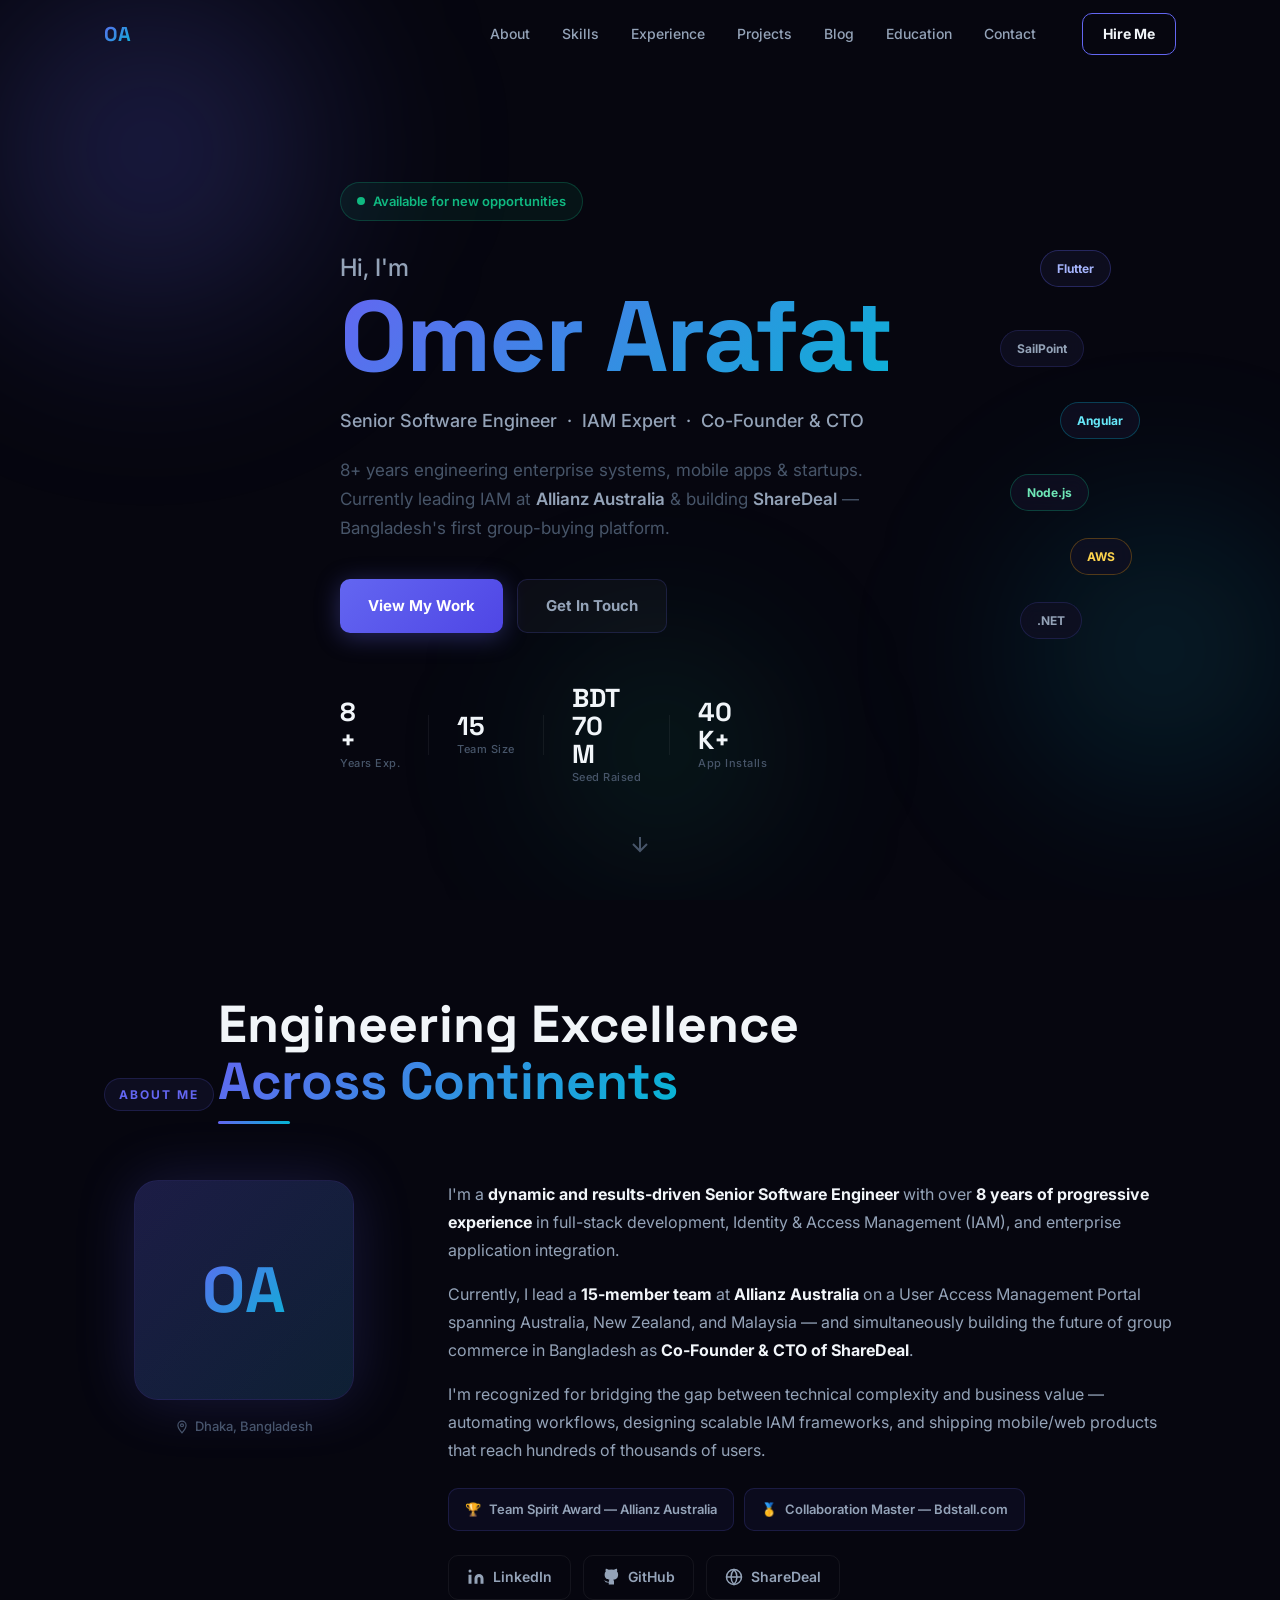
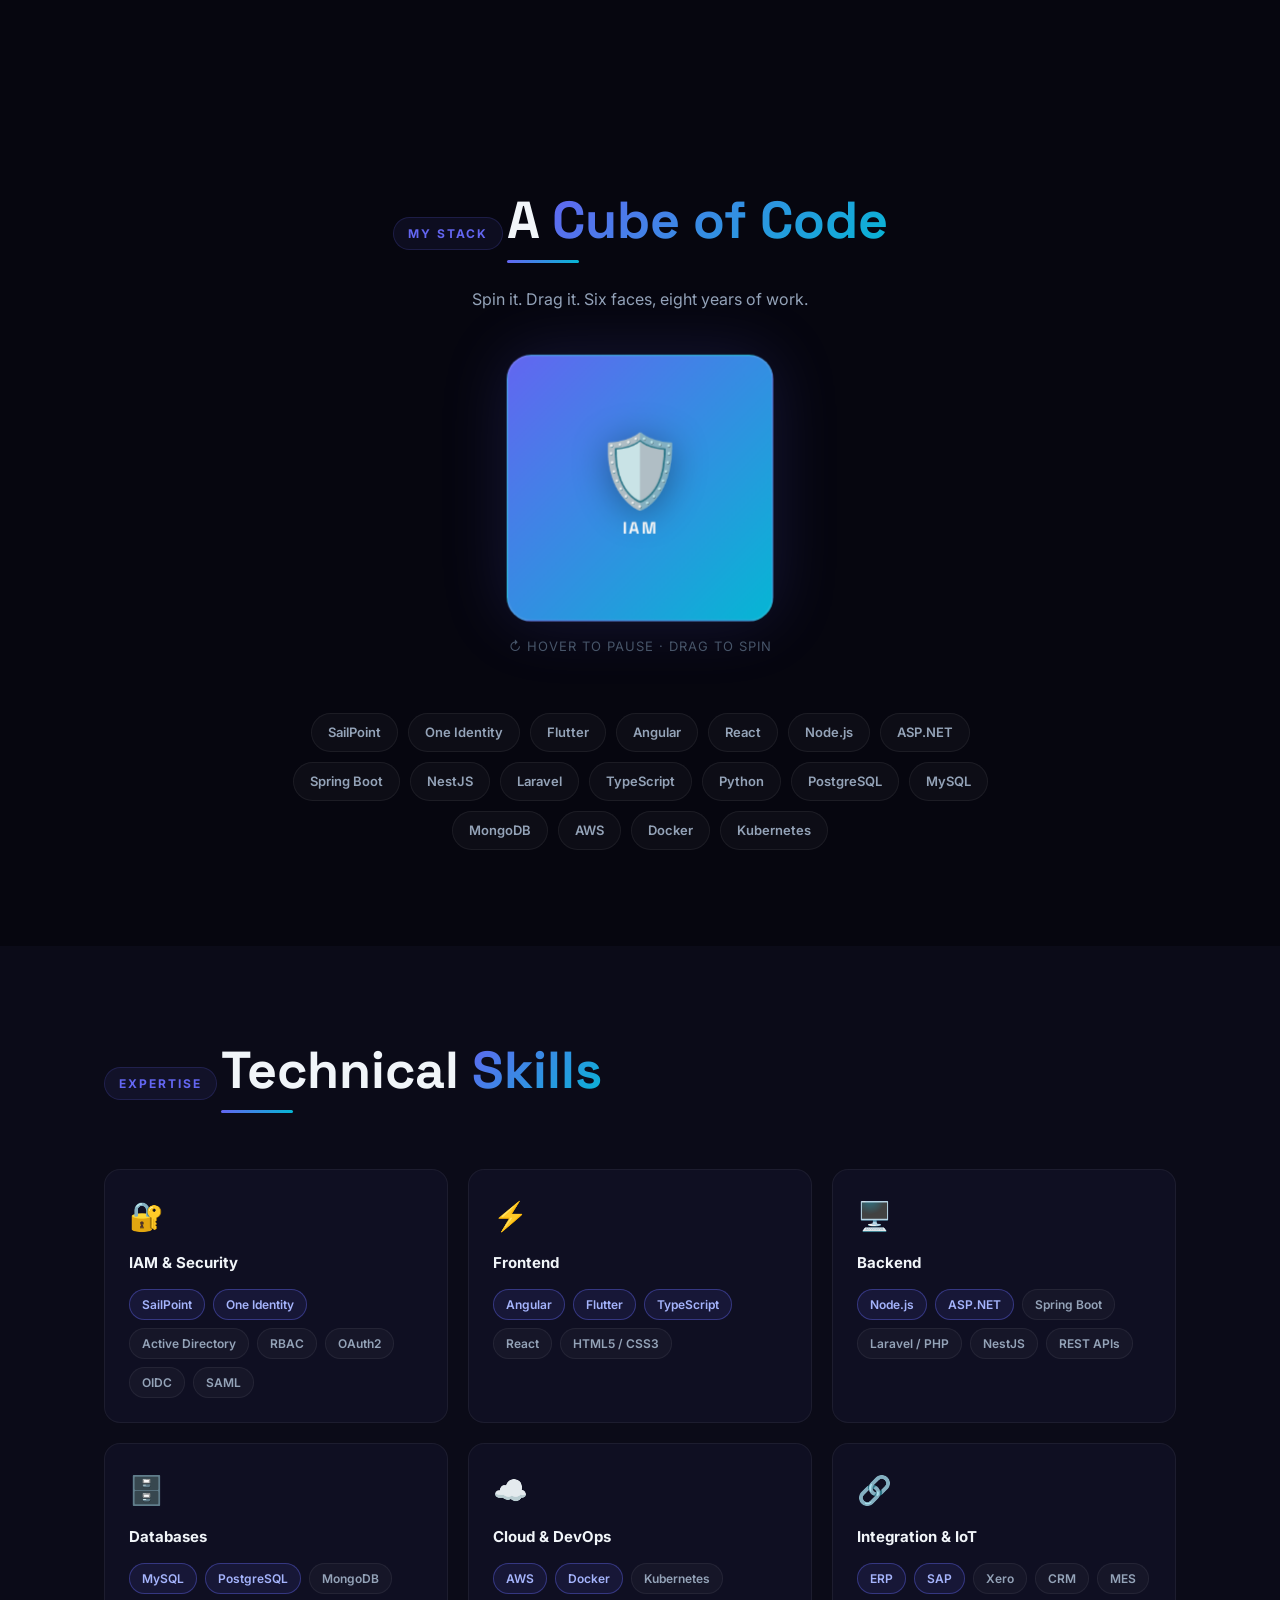
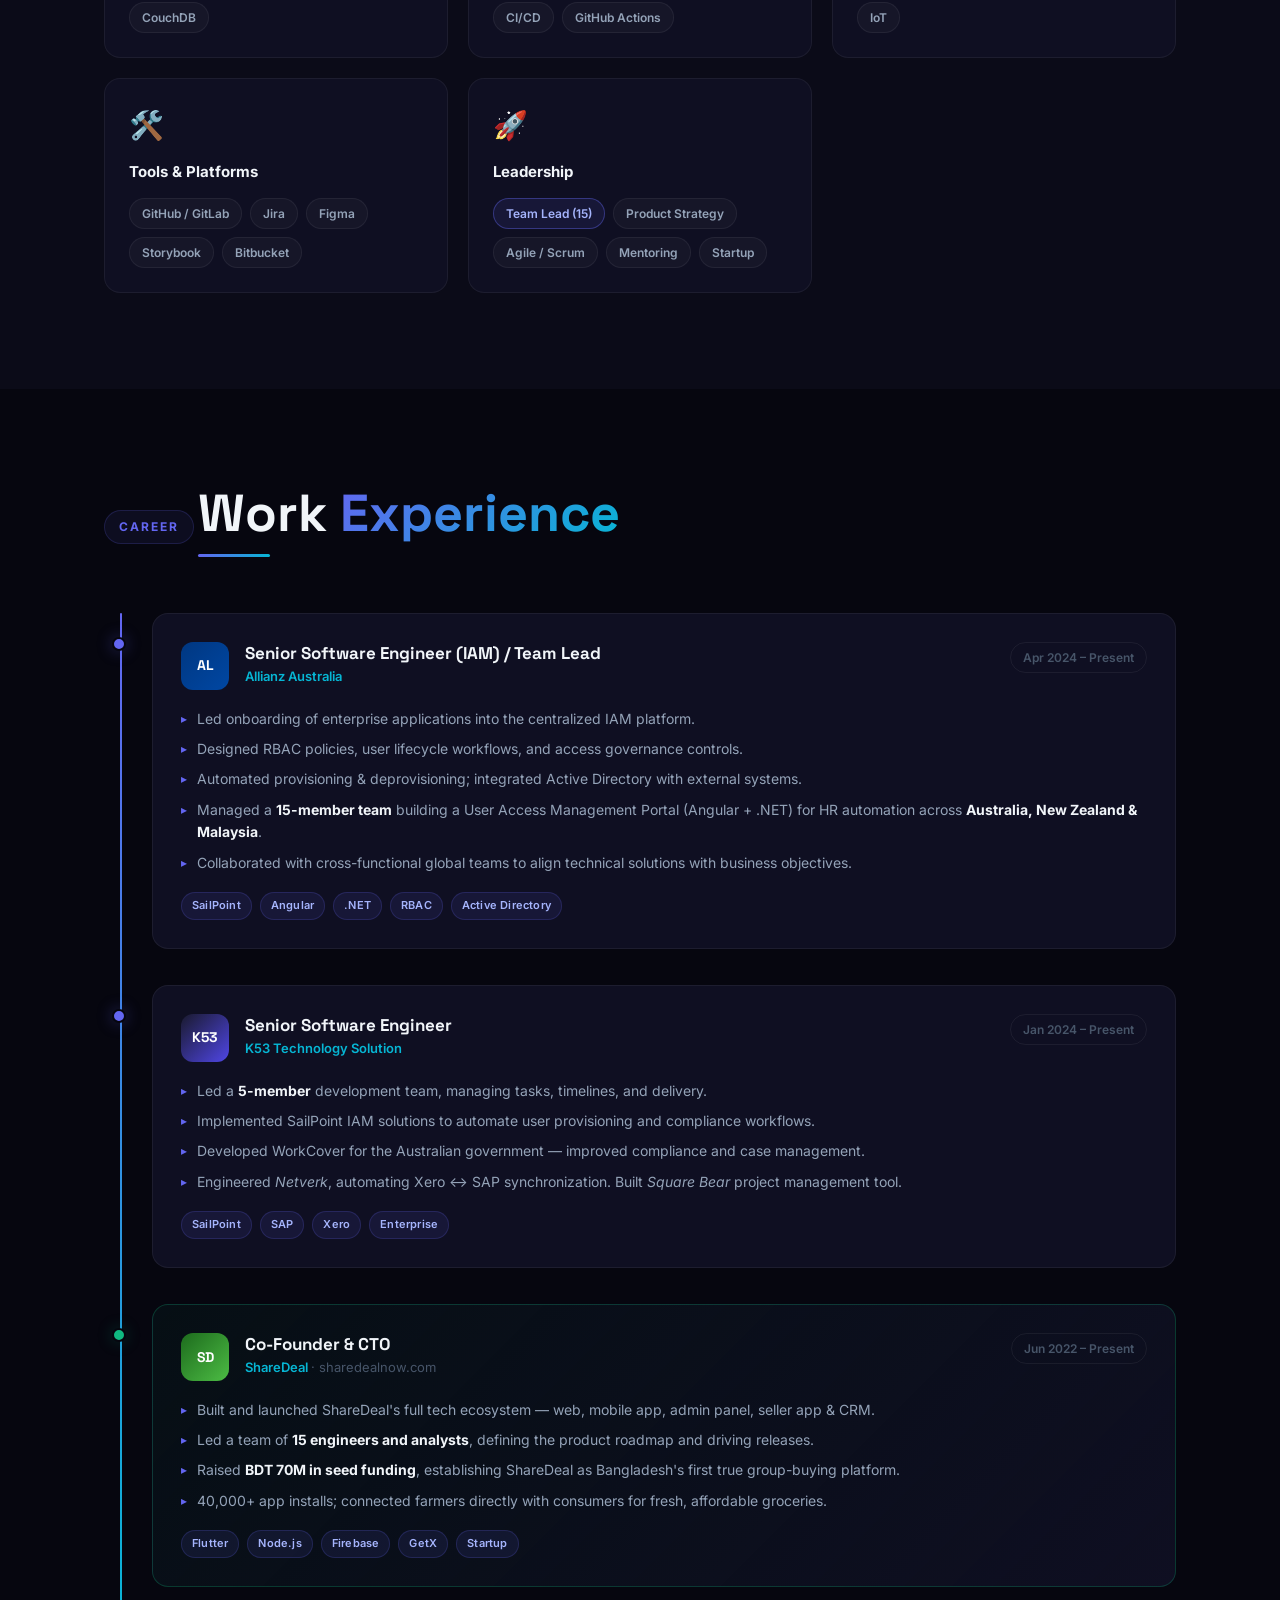
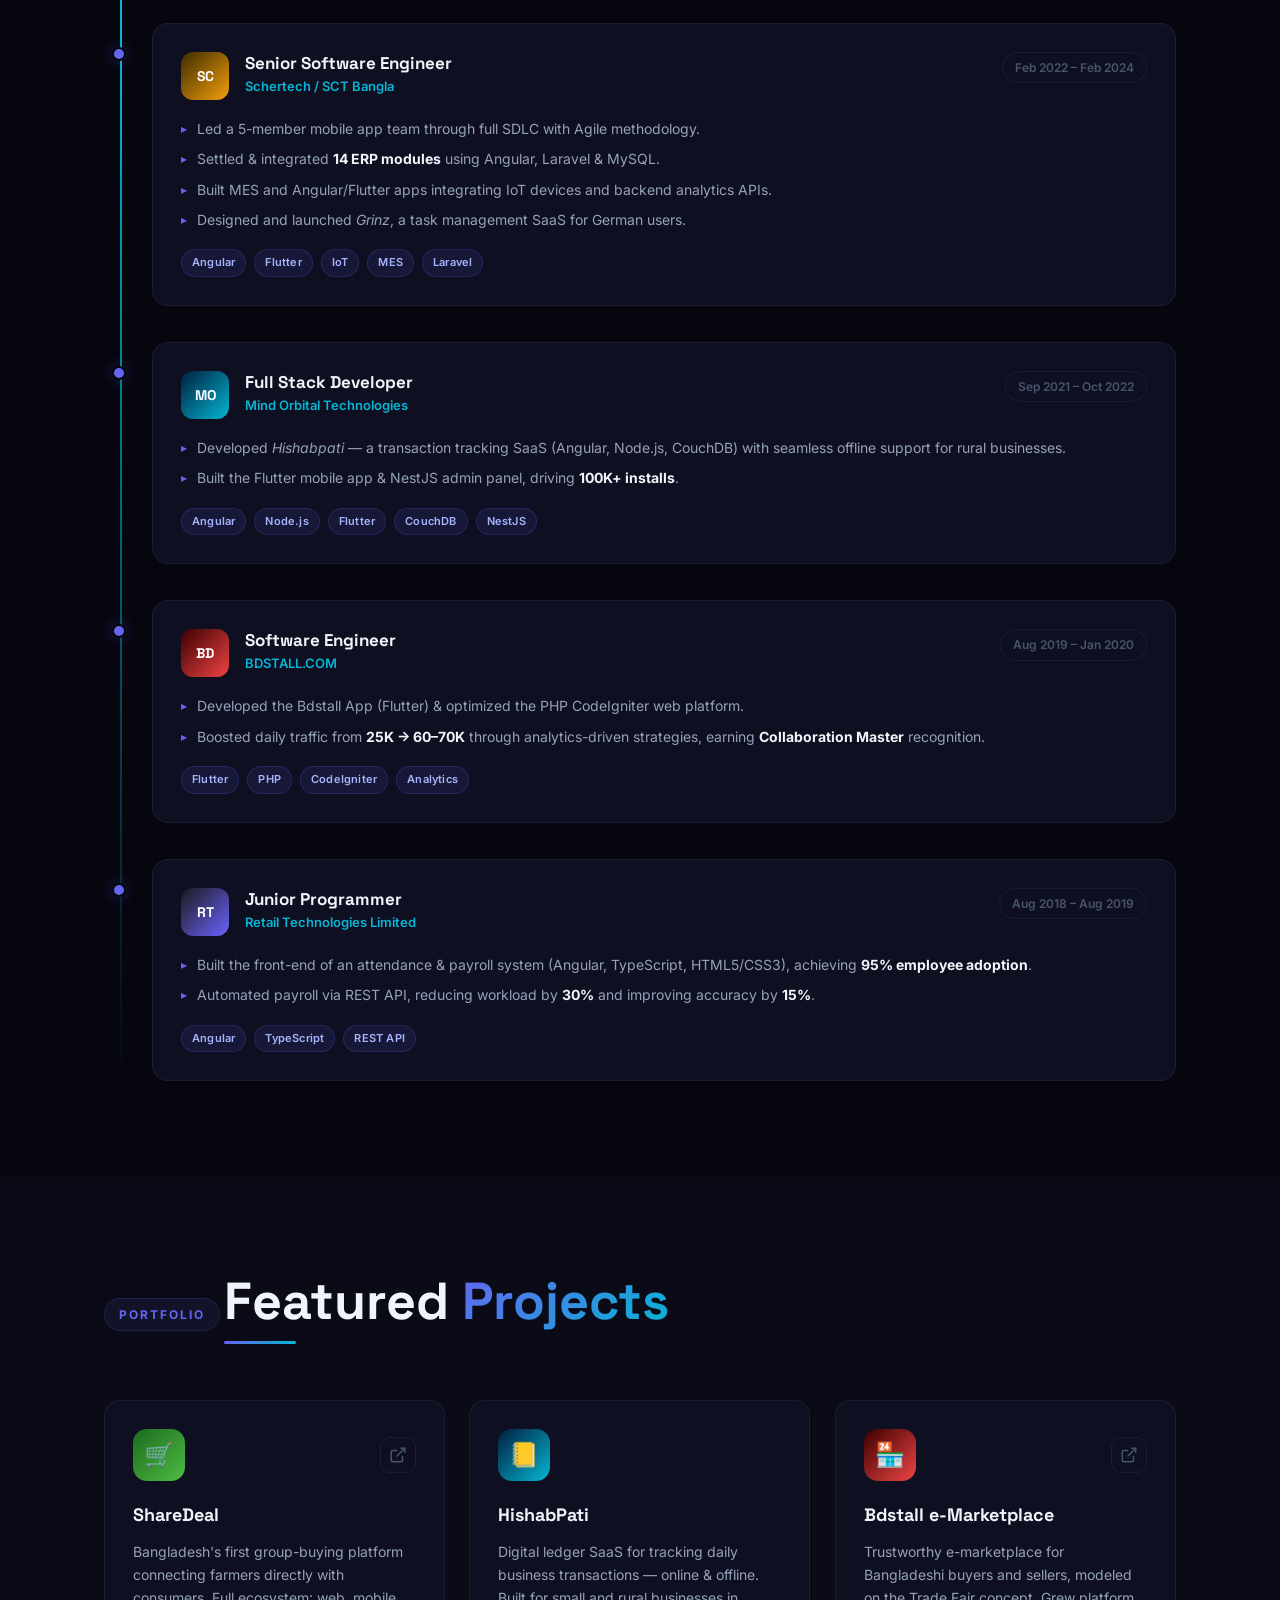
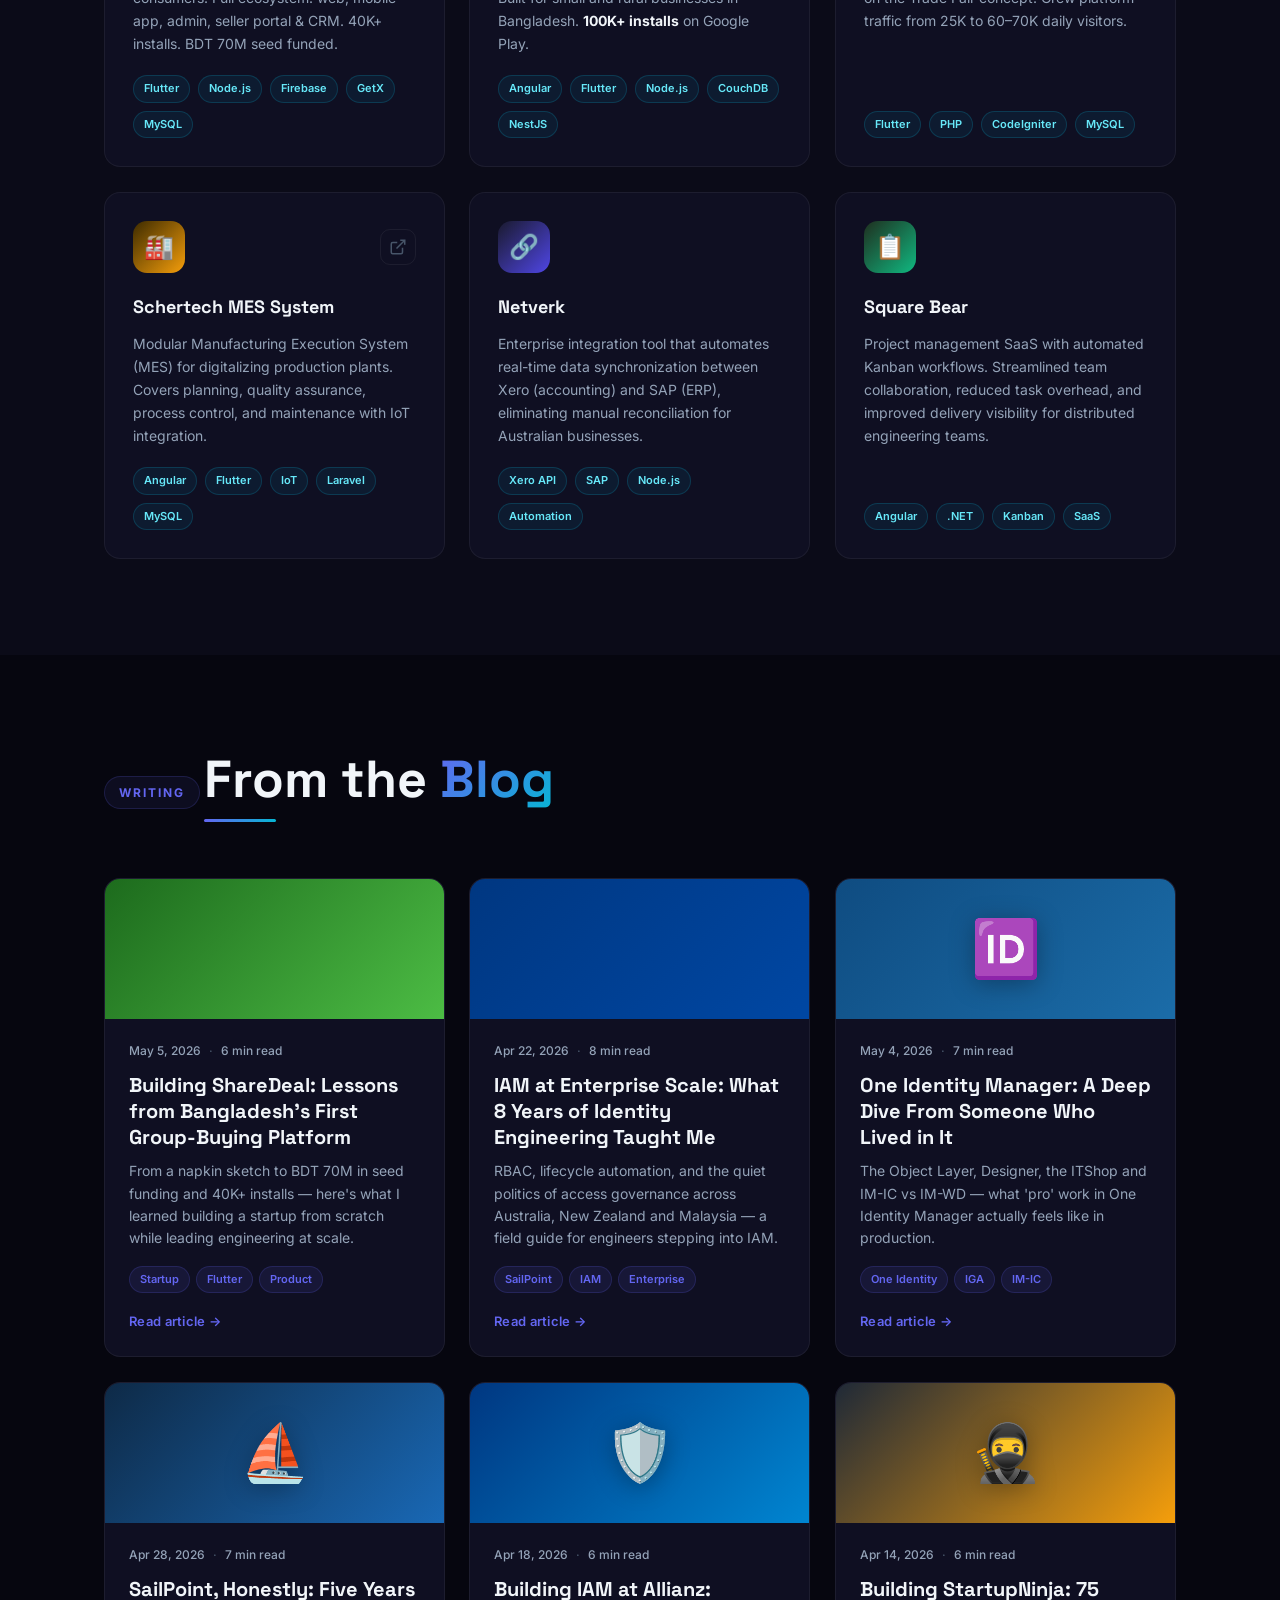
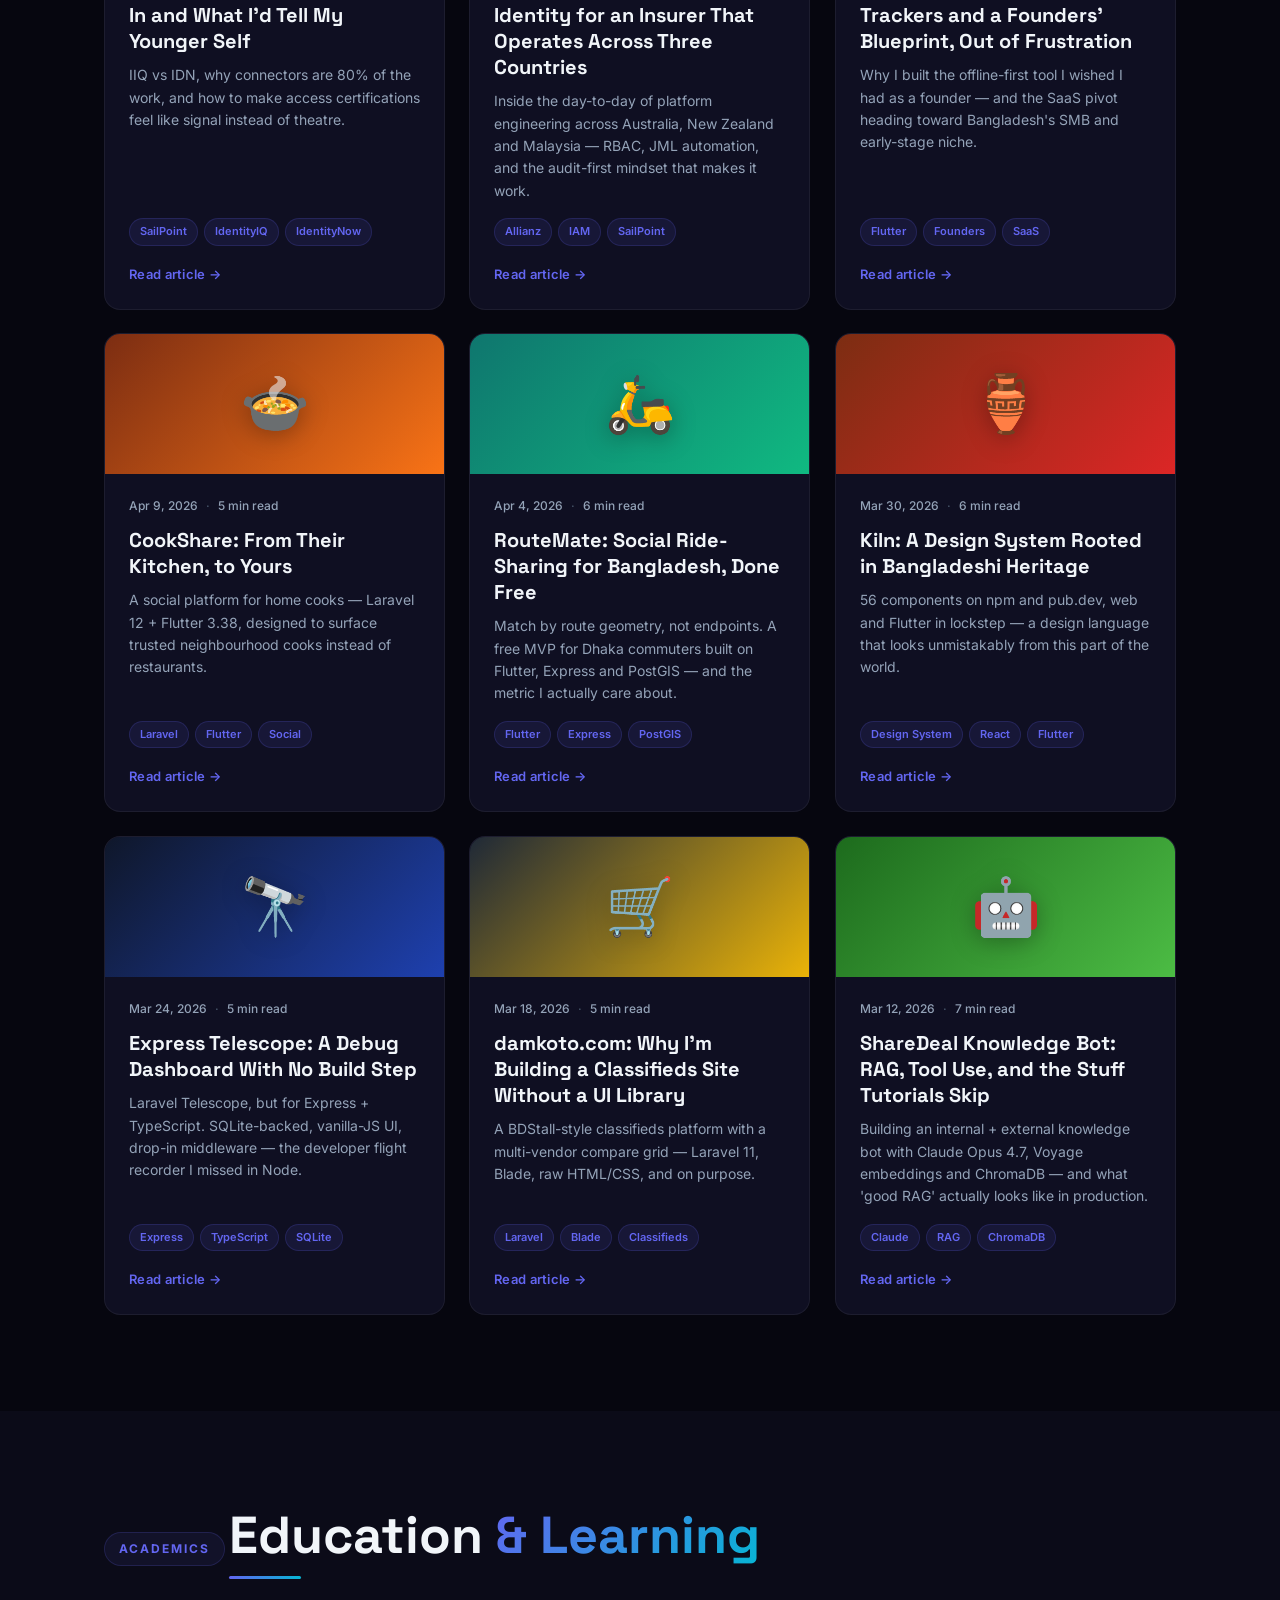
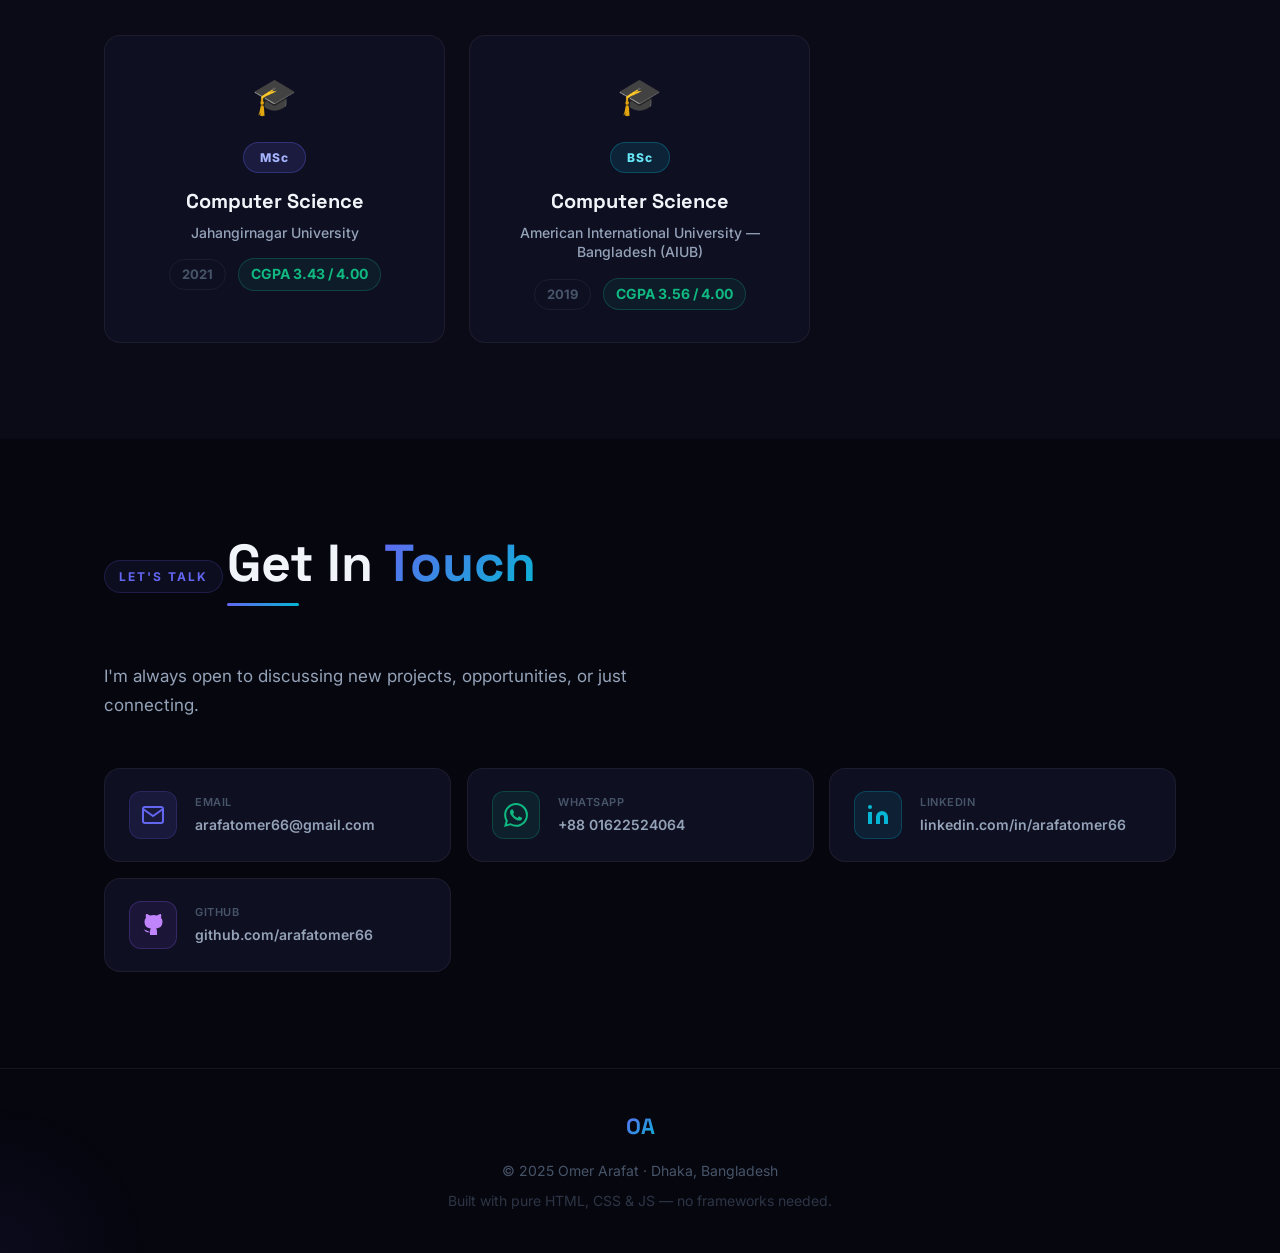
==== commit 82909ff4: "Add 3D effects: perspective tilt cards + rotating tech cube section - Cursor-tracked 3D perspective " ====
--- a/index.html
+++ b/index.html
@@ -174,6 +174,55 @@
     </div>
   </section>
 
+  <!-- ══ TECH STACK 3D CUBE ═══════════════════════════════════════════════ -->
+  <section id="stack" class="section">
+    <div class="container">
+      <div class="section-label reveal">My Stack</div>
+      <h2 class="section-title reveal">A <span class="gradient-text">Cube of Code</span></h2>
+      <p class="stack-intro reveal">Spin it. Drag it. Six faces, eight years of work.</p>
+
+      <div class="cube-stage reveal">
+        <div class="cube" id="techCube">
+          <div class="cube-face front">
+            <span class="glyph">🛡️</span>
+            <span class="lbl">IAM</span>
+          </div>
+          <div class="cube-face back">
+            <span class="glyph">⛵</span>
+            <span class="lbl">SailPoint</span>
+          </div>
+          <div class="cube-face right">
+            <span class="glyph">📱</span>
+            <span class="lbl">Flutter</span>
+          </div>
+          <div class="cube-face left">
+            <span class="glyph">⚡</span>
+            <span class="lbl">Angular</span>
+          </div>
+          <div class="cube-face top">
+            <span class="glyph">🟢</span>
+            <span class="lbl">Node.js</span>
+          </div>
+          <div class="cube-face bottom">
+            <span class="glyph">☁️</span>
+            <span class="lbl">AWS</span>
+          </div>
+        </div>
+      </div>
+
+      <div class="stack-hint reveal">↻ hover to pause · drag to spin</div>
+
+      <div class="stack-tags reveal">
+        <span>SailPoint</span><span>One Identity</span><span>Flutter</span>
+        <span>Angular</span><span>React</span><span>Node.js</span>
+        <span>ASP.NET</span><span>Spring Boot</span><span>NestJS</span>
+        <span>Laravel</span><span>TypeScript</span><span>Python</span>
+        <span>PostgreSQL</span><span>MySQL</span><span>MongoDB</span>
+        <span>AWS</span><span>Docker</span><span>Kubernetes</span>
+      </div>
+    </div>
+  </section>
+
   <!-- ══ SKILLS ════════════════════════════════════════════════════════════ -->
   <section id="skills" class="section section-alt">
     <div class="container">
--- a/css/style.css
+++ b/css/style.css
@@ -589,7 +589,7 @@
 }
 .skill-category:hover {
   border-color: var(--border);
-  transform: translateY(-4px);
+  --card-lift: -4px;
   box-shadow: var(--shadow-card);
 }
 
@@ -780,7 +780,7 @@
 }
 .project-card:hover {
   border-color: var(--border);
-  transform: translateY(-6px);
+  --card-lift: -6px;
   box-shadow: 0 8px 48px rgba(0,0,0,0.5);
 }
 
@@ -860,7 +860,7 @@
 }
 .edu-card:hover {
   border-color: var(--border);
-  transform: translateY(-4px);
+  --card-lift: -4px;
   box-shadow: var(--shadow-card);
 }
 
@@ -952,7 +952,7 @@
 }
 .contact-card:hover {
   border-color: var(--border);
-  transform: translateY(-4px);
+  --card-lift: -4px;
   box-shadow: var(--shadow-card);
 }
 
@@ -1057,7 +1057,7 @@
   color: inherit;
 }
 .blog-card:hover {
-  transform: translateY(-6px);
+  --card-lift: -6px;
   border-color: var(--border);
   box-shadow: 0 20px 50px rgba(0,0,0,0.5), 0 0 0 1px var(--glow-accent);
 }
@@ -1448,3 +1448,161 @@
   .orb { transition: none; }
 }
 
+/* ══════════════════════════════════════════════════════════════════════
+   3D EFFECTS — perspective tilt cards + rotating tech cube
+   ══════════════════════════════════════════════════════════════════════ */
+
+/* 3D context on grid parents so children can rotate in real space */
+.skills-grid,
+.projects-grid,
+.blog-grid,
+.edu-grid,
+.contact-grid { perspective: 1100px; }
+
+/* Composable card transform: tilt (--rx, --ry) + lift (--card-lift) */
+.skill-category,
+.project-card,
+.blog-card,
+.edu-card,
+.contact-card {
+  transform-style: preserve-3d;
+  transform:
+    rotateX(var(--ry, 0deg))
+    rotateY(var(--rx, 0deg))
+    translateY(var(--card-lift, 0px))
+    translateZ(0);
+  transition:
+    transform 0.35s cubic-bezier(0.22, 1, 0.36, 1),
+    border-color var(--trans),
+    box-shadow var(--trans);
+  will-change: transform;
+}
+
+/* Inner depth — icons / emojis pop forward in 3D */
+.project-icon,
+.skill-cat-icon,
+.contact-icon,
+.edu-icon,
+.blog-card-emoji {
+  transform: translateZ(28px);
+  transition: transform 0.35s cubic-bezier(0.22, 1, 0.36, 1);
+}
+
+/* ── Tech-stack section + 3D rotating cube ───────────────────────────── */
+#stack { text-align: center; }
+
+.stack-intro {
+  color: var(--text-sec);
+  font-size: 16px;
+  margin: -32px 0 56px;
+}
+
+.cube-stage {
+  width: 240px;
+  height: 240px;
+  margin: 0 auto;
+  perspective: 1200px;
+}
+
+.cube {
+  position: relative;
+  width: 240px;
+  height: 240px;
+  transform-style: preserve-3d;
+  animation: cube-spin 18s linear infinite;
+  cursor: grab;
+}
+.cube:hover { animation-play-state: paused; }
+.cube.paused { animation-play-state: paused; }
+.cube:active { cursor: grabbing; }
+
+.cube-face {
+  position: absolute;
+  inset: 0;
+  display: flex;
+  align-items: center;
+  justify-content: center;
+  flex-direction: column;
+  gap: 8px;
+  border-radius: 22px;
+  border: 1px solid rgba(255, 255, 255, 0.12);
+  box-shadow:
+    inset 0 0 0 1px rgba(255, 255, 255, 0.05),
+    0 0 60px rgba(99, 102, 241, 0.18);
+  backface-visibility: hidden;
+  user-select: none;
+}
+.cube-face .glyph {
+  font-size: 64px;
+  line-height: 1;
+  filter: drop-shadow(0 4px 16px rgba(0, 0, 0, 0.35));
+}
+.cube-face .lbl {
+  font-family: 'Space Grotesk', sans-serif;
+  font-size: 15px;
+  font-weight: 700;
+  letter-spacing: 1.5px;
+  color: #fff;
+  text-transform: uppercase;
+}
+
+.cube-face.front  { transform: translateZ(120px);                 background: linear-gradient(135deg, #6366F1, #06B6D4); }
+.cube-face.back   { transform: rotateY(180deg) translateZ(120px); background: linear-gradient(135deg, #06B6D4, #10B981); }
+.cube-face.right  { transform: rotateY(90deg)  translateZ(120px); background: linear-gradient(135deg, #10B981, #F59E0B); }
+.cube-face.left   { transform: rotateY(-90deg) translateZ(120px); background: linear-gradient(135deg, #F59E0B, #EF4444); }
+.cube-face.top    { transform: rotateX(90deg)  translateZ(120px); background: linear-gradient(135deg, #EF4444, #6366F1); }
+.cube-face.bottom { transform: rotateX(-90deg) translateZ(120px); background: linear-gradient(135deg, #4F46E5, #1E40AF); }
+
+@keyframes cube-spin {
+  0%   { transform: rotateX(-12deg) rotateY(0deg); }
+  100% { transform: rotateX(-12deg) rotateY(360deg); }
+}
+
+.stack-tags {
+  display: flex;
+  flex-wrap: wrap;
+  justify-content: center;
+  gap: 10px;
+  margin: 56px auto 0;
+  max-width: 720px;
+}
+.stack-tags span {
+  padding: 8px 16px;
+  font-size: 13px;
+  font-weight: 600;
+  border-radius: 99px;
+  border: 1px solid var(--border-sub);
+  background: rgba(255, 255, 255, 0.03);
+  color: var(--text-sec);
+  transition: var(--trans);
+}
+.stack-tags span:hover {
+  border-color: var(--accent);
+  color: var(--accent);
+  background: rgba(99, 102, 241, 0.08);
+}
+
+.stack-hint {
+  margin-top: 28px;
+  font-size: 13px;
+  color: var(--text-muted);
+  letter-spacing: 1px;
+  text-transform: uppercase;
+}
+
+/* Reduced motion: kill 3D motion, keep static depth */
+@media (prefers-reduced-motion: reduce) {
+  .skill-category,
+  .project-card,
+  .blog-card,
+  .edu-card,
+  .contact-card {
+    transform: translateY(var(--card-lift, 0px));
+    transition: border-color var(--trans), box-shadow var(--trans);
+  }
+  .project-icon, .skill-cat-icon, .contact-icon,
+  .edu-icon, .blog-card-emoji { transform: none; }
+  .cube { animation: none; transform: rotateX(-12deg) rotateY(-30deg); }
+}
+
+
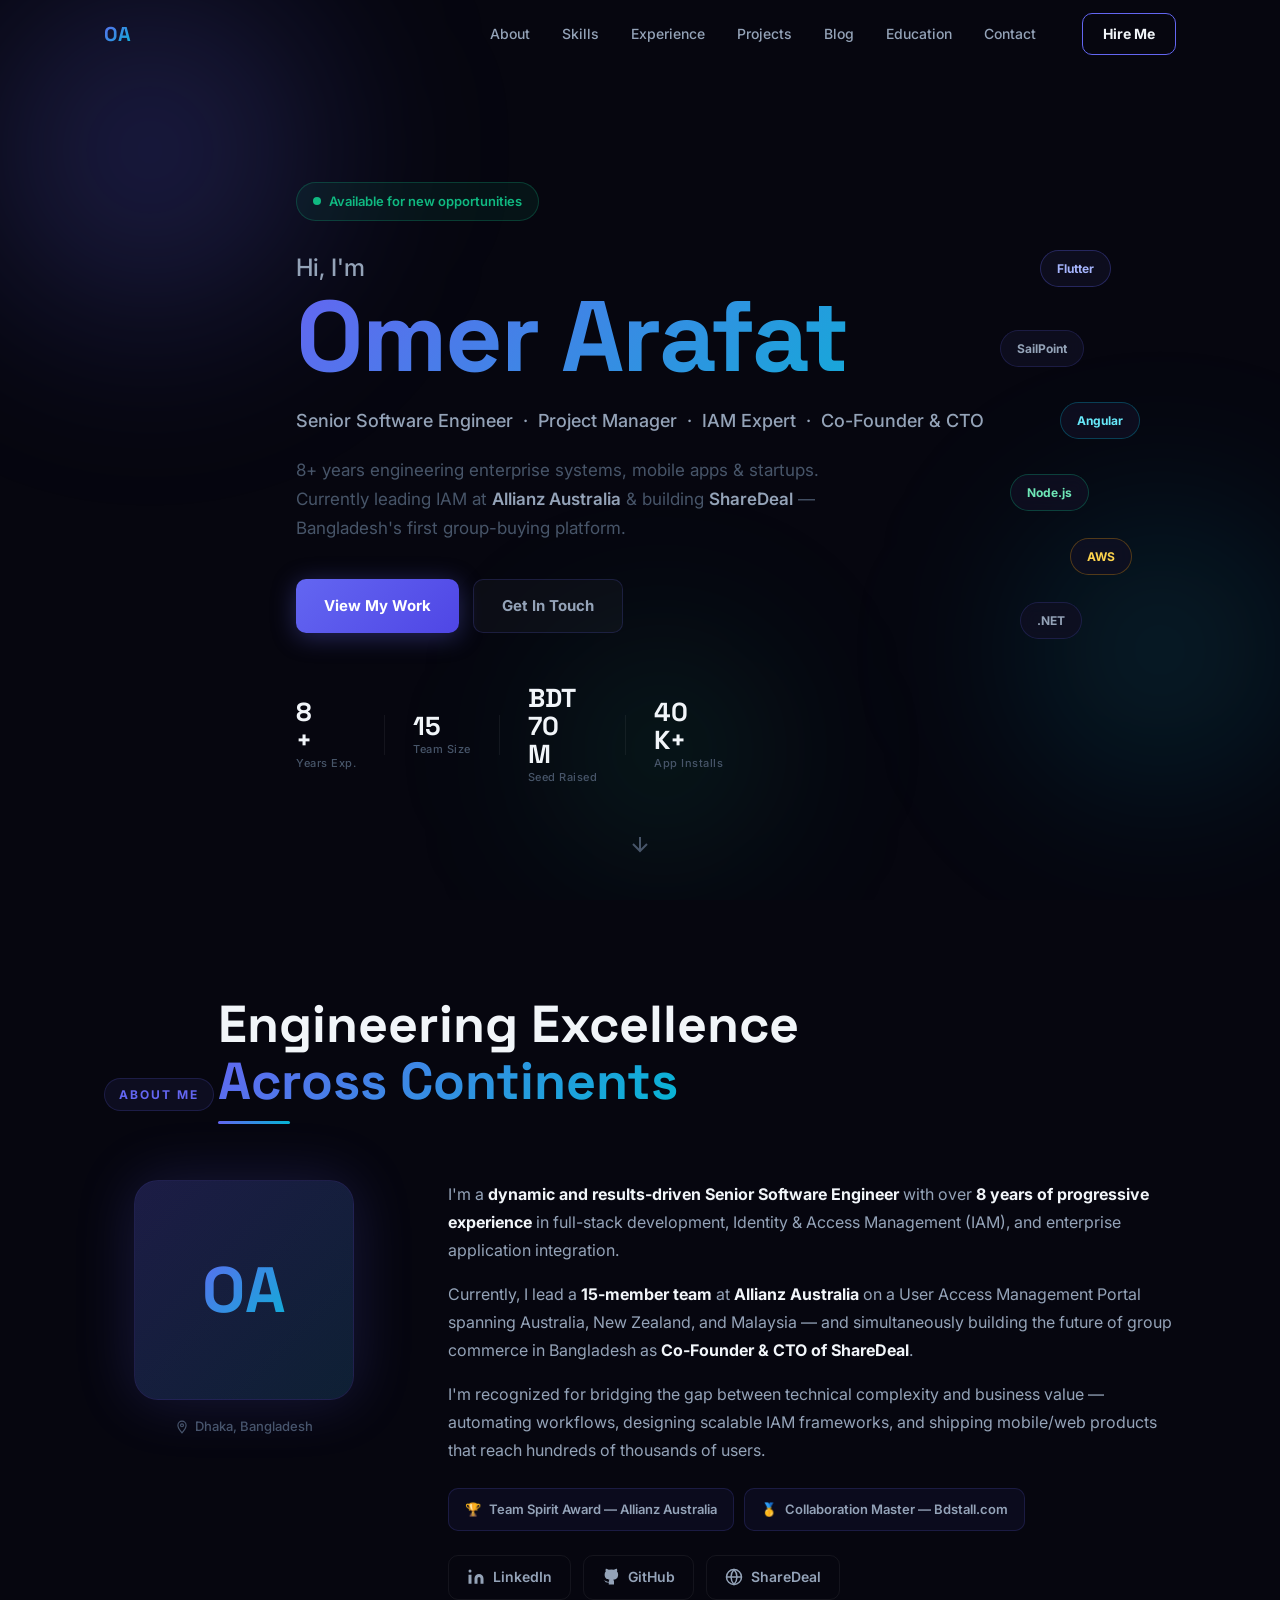
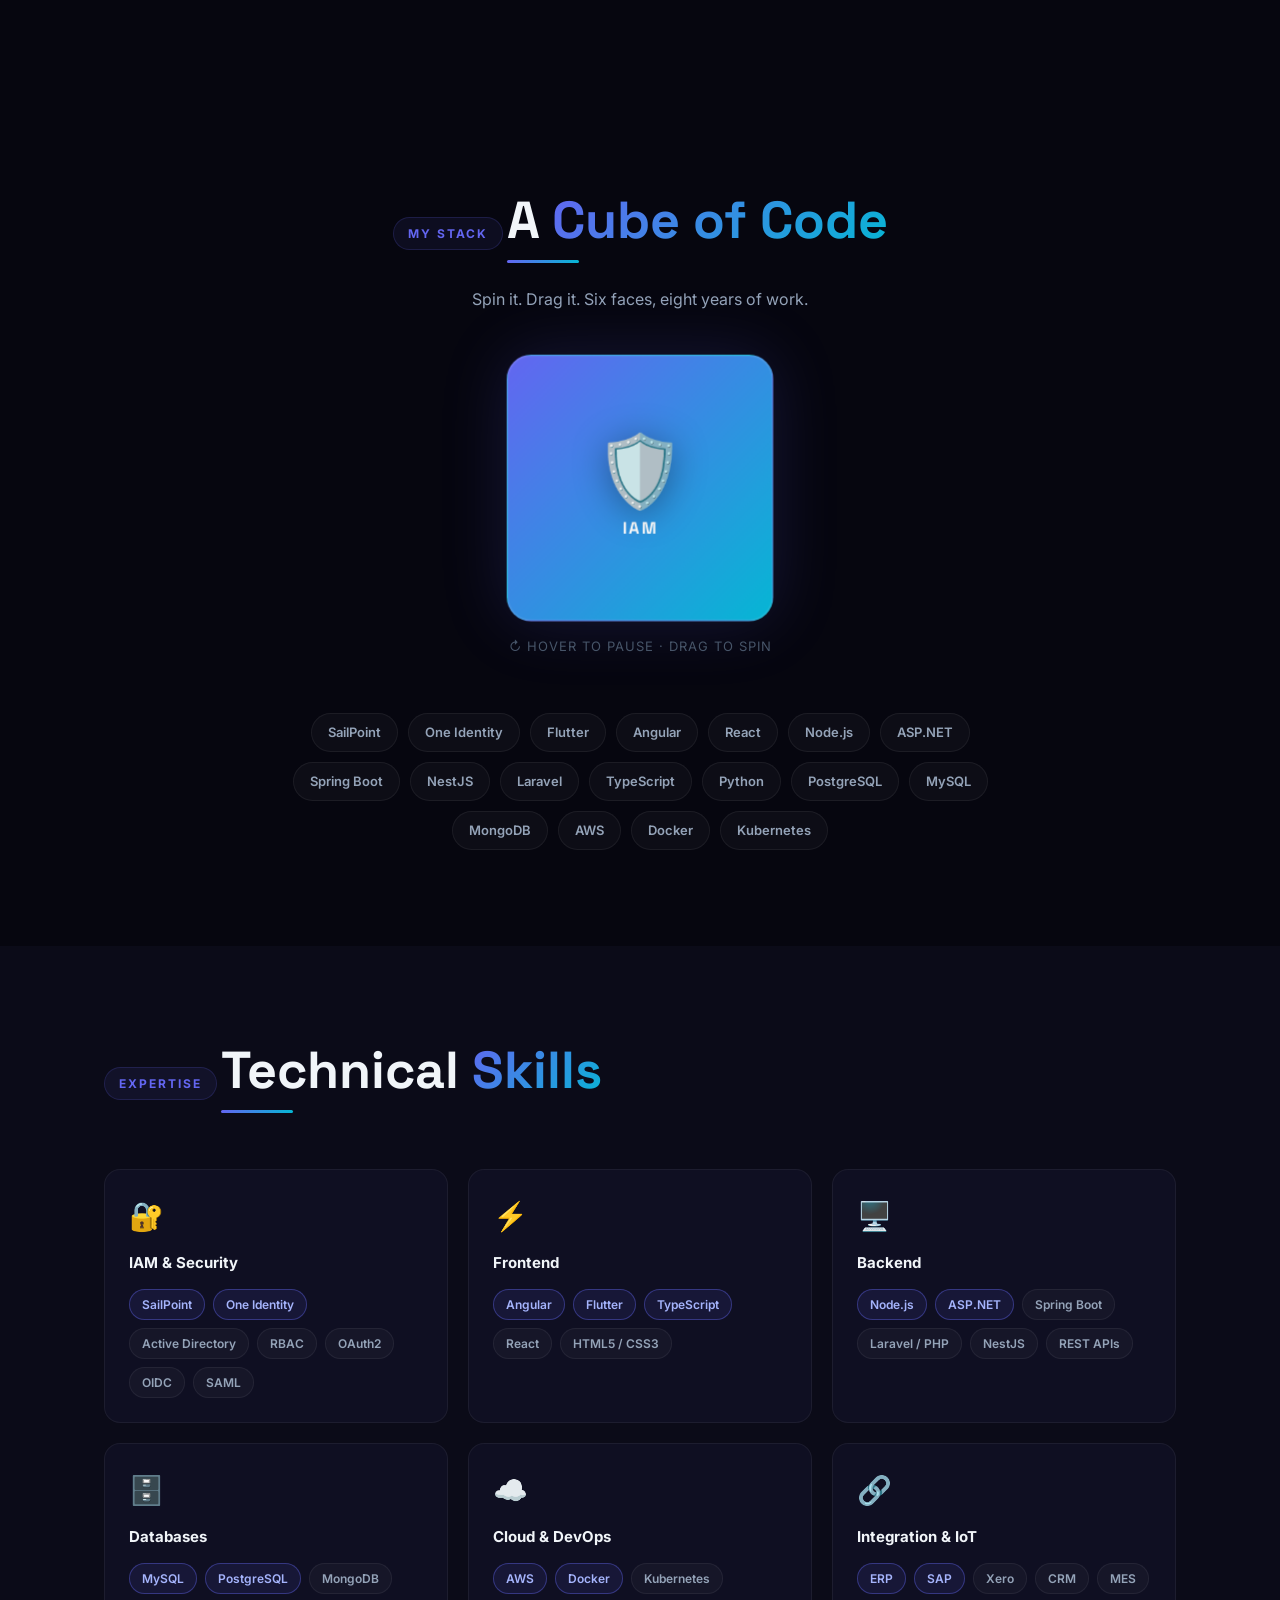
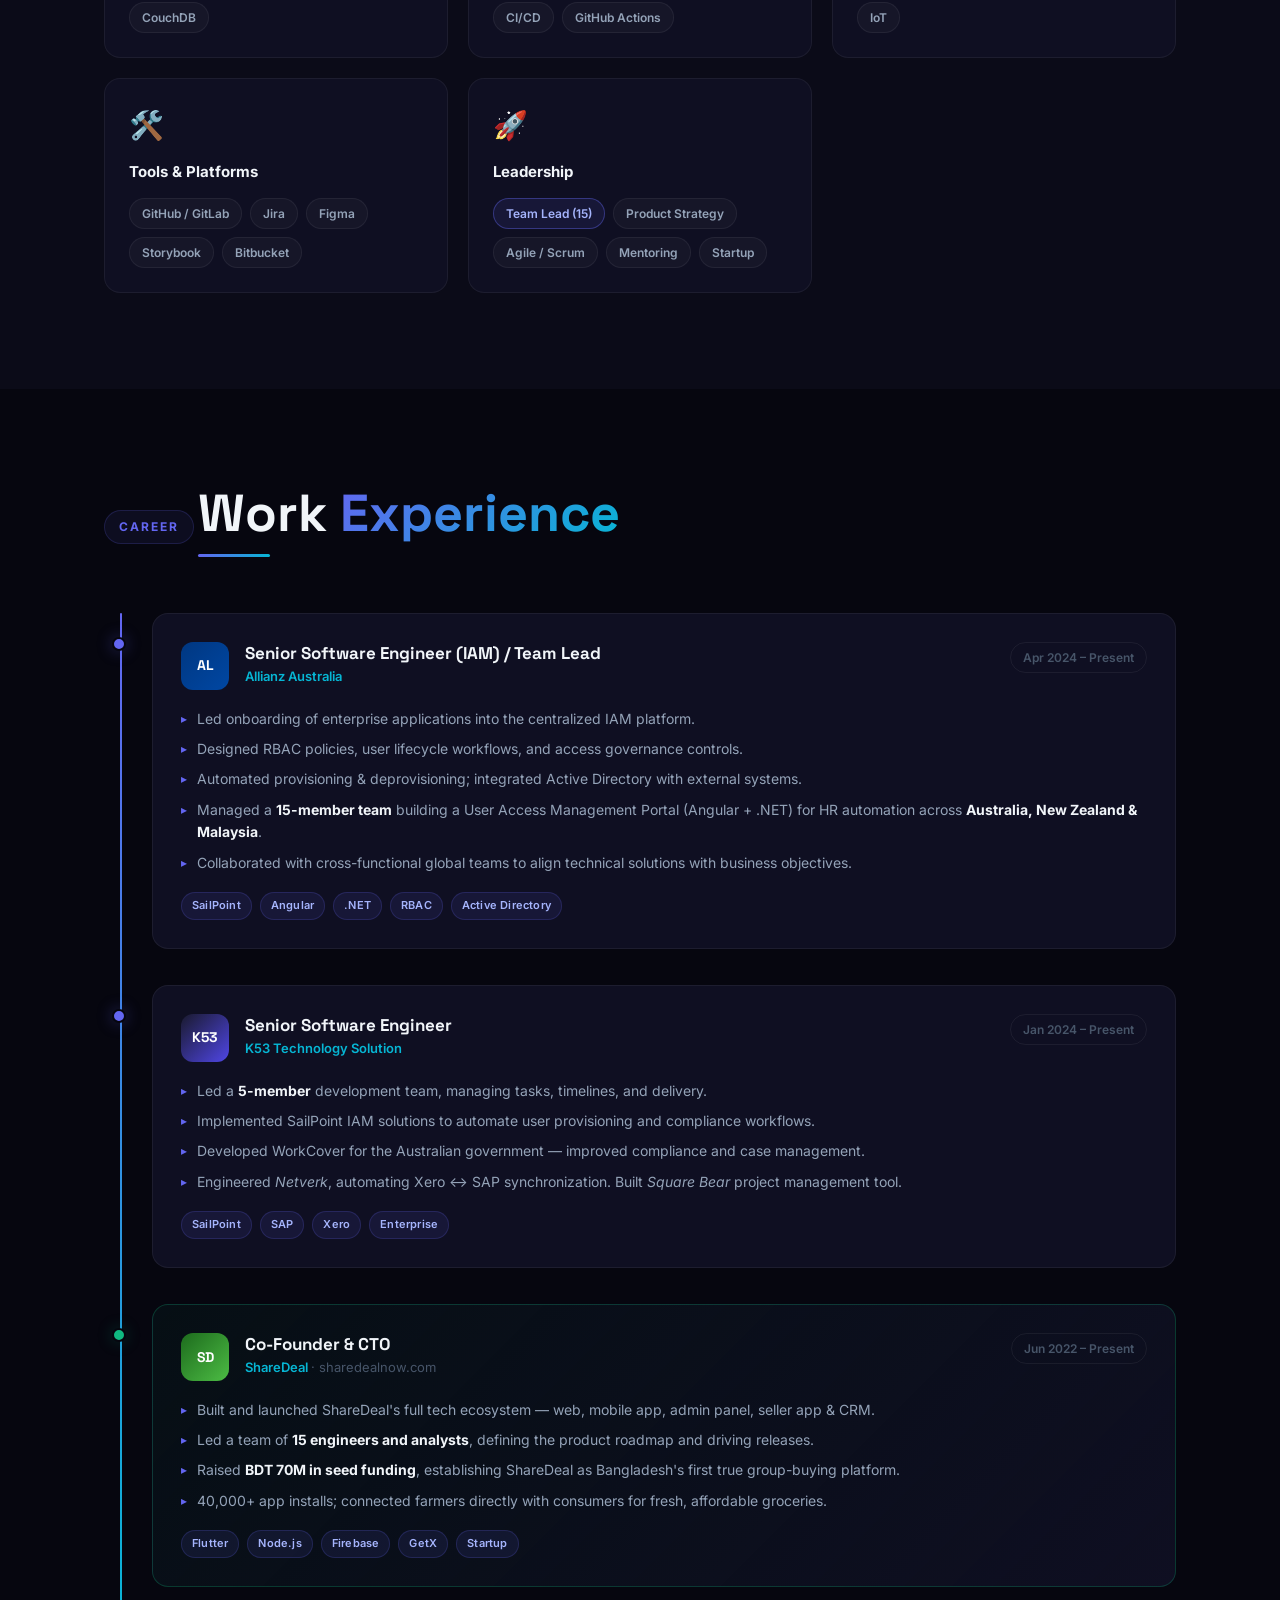
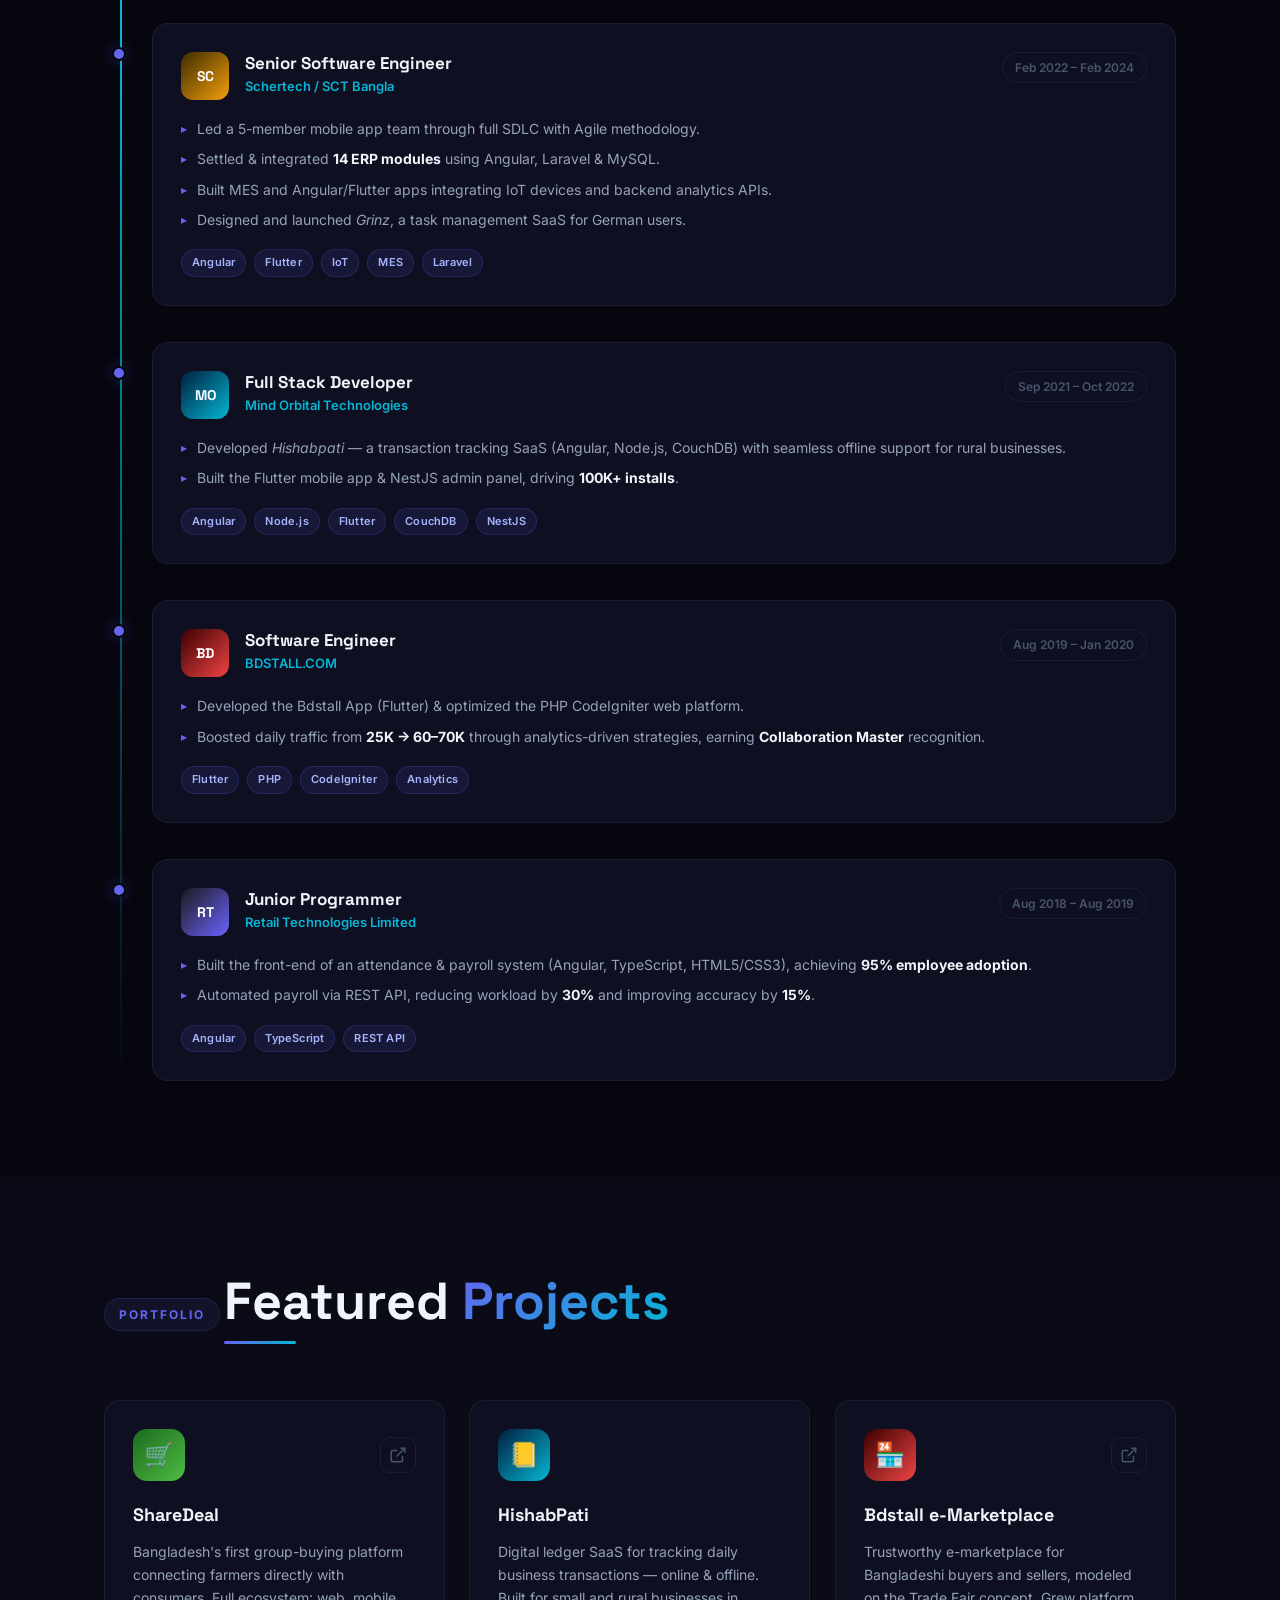
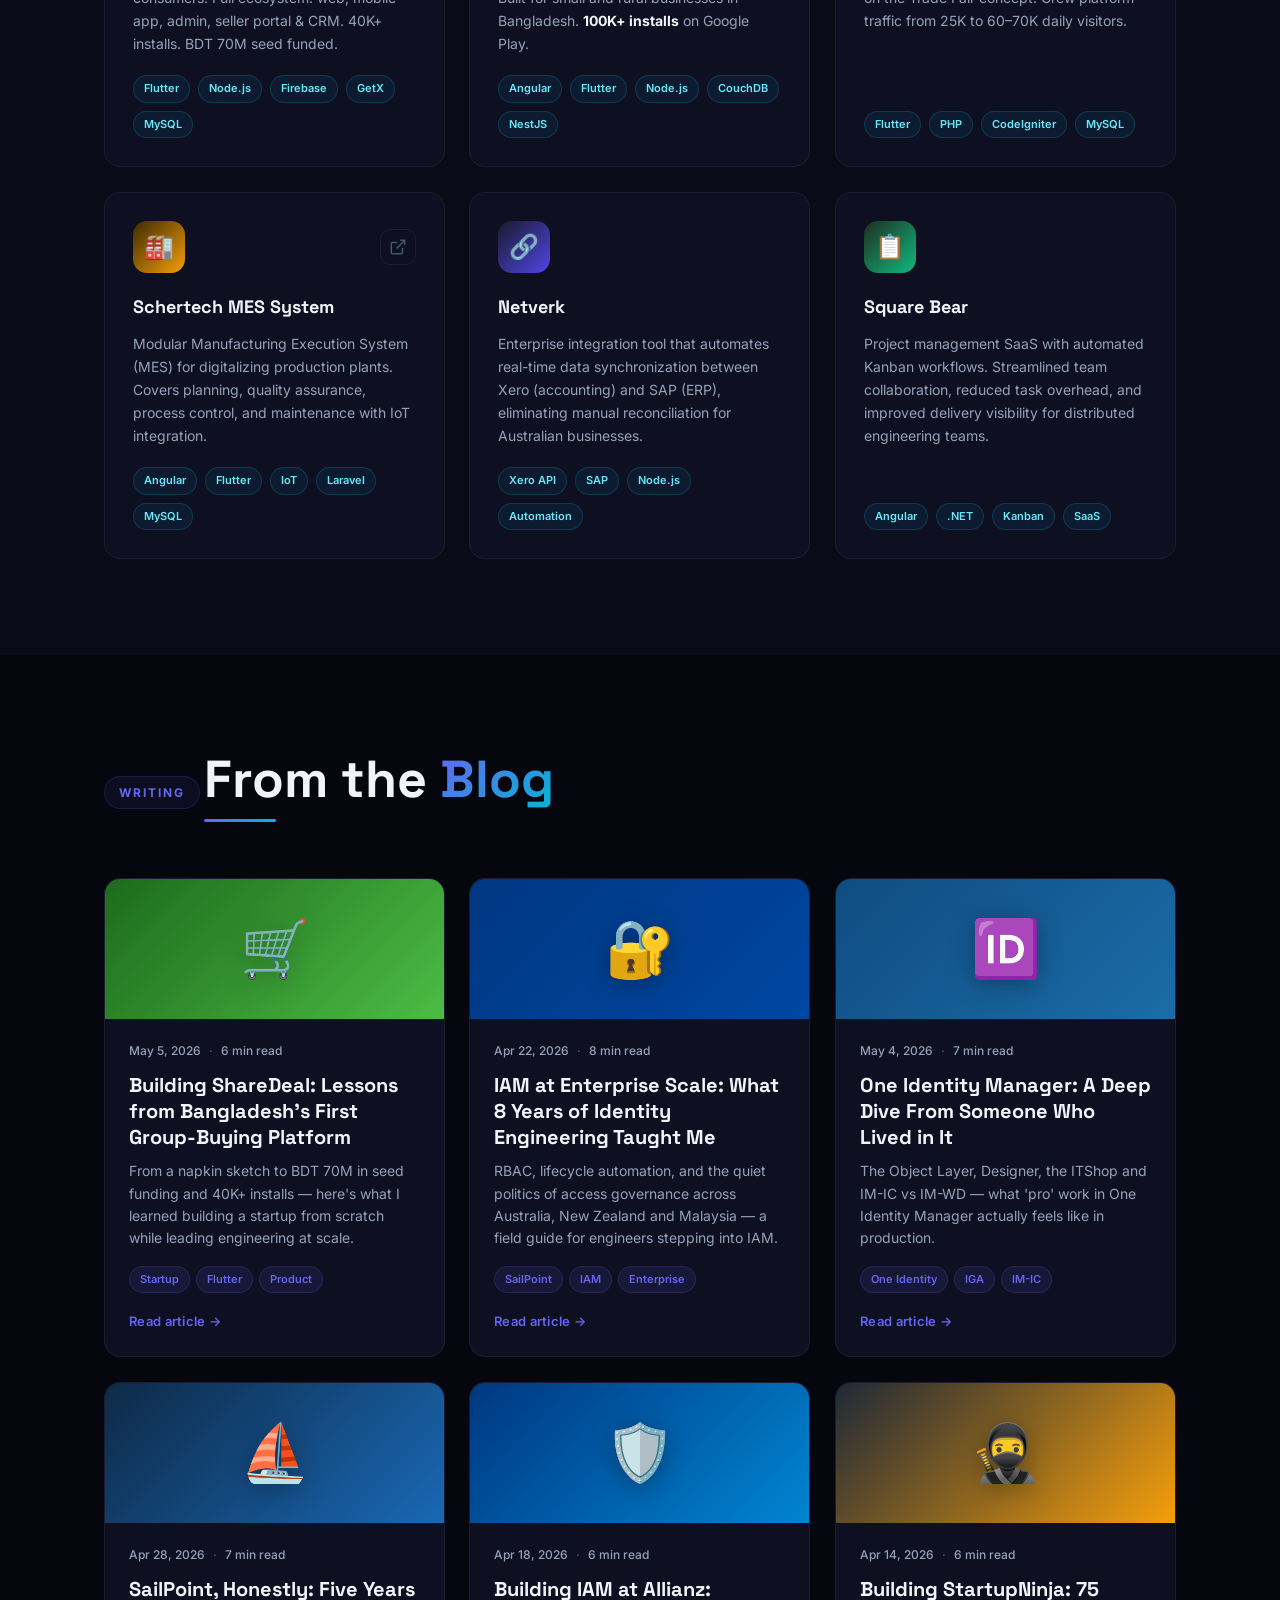
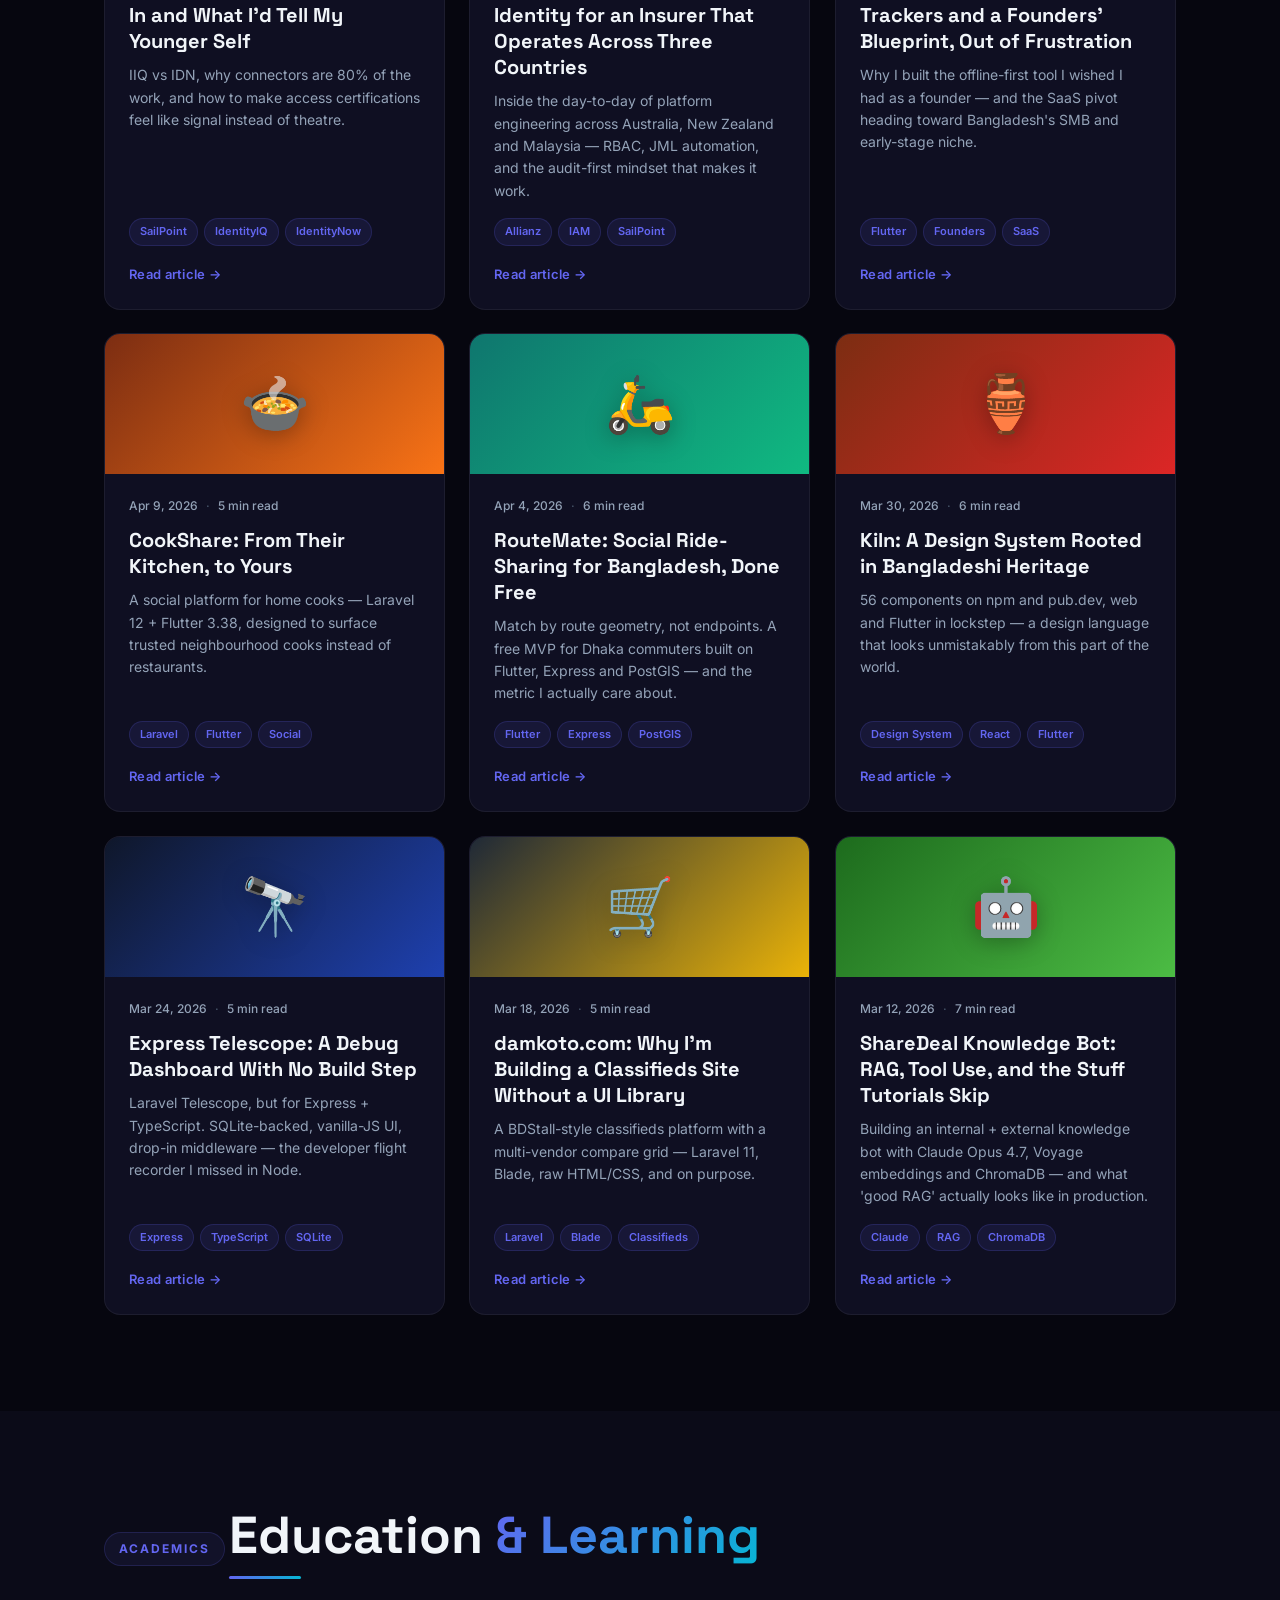
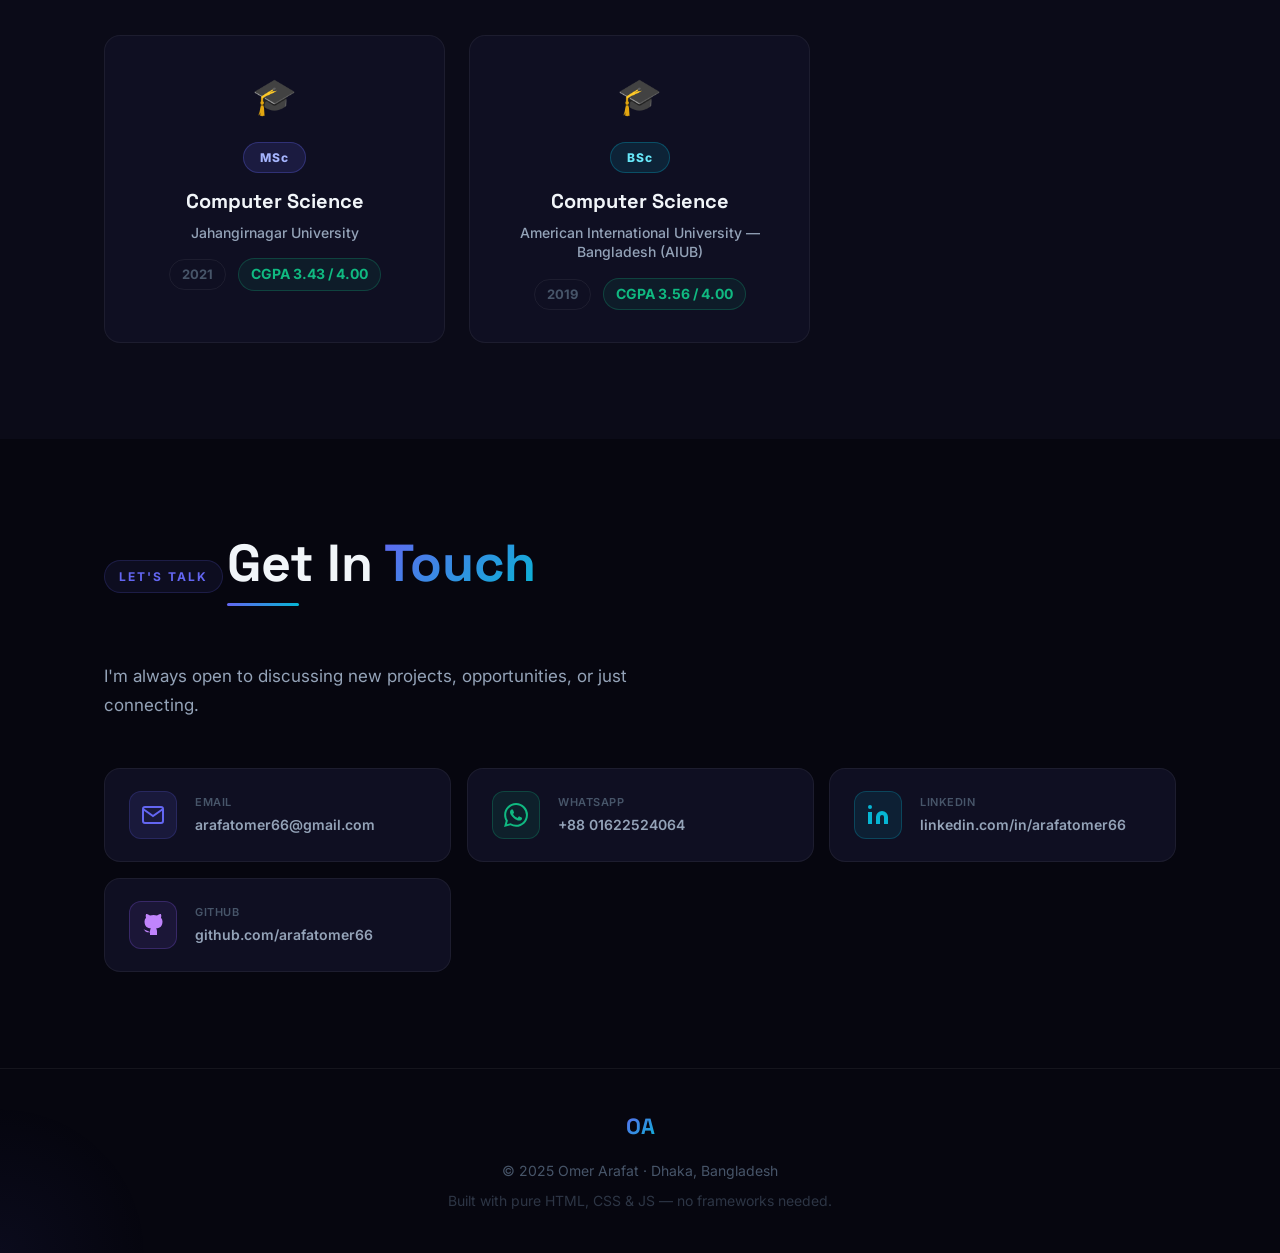
==== commit 451459e2: "Add Project Manager to portfolio title" ====
--- a/index.html
+++ b/index.html
@@ -3,7 +3,7 @@
 <head>
   <meta charset="UTF-8" />
   <meta name="viewport" content="width=device-width, initial-scale=1.0" />
-  <title>Omer Arafat — Senior Software Engineer & Co-Founder</title>
+  <title>Omer Arafat — Senior Software Engineer & Project Manager & Co-Founder</title>
   <meta name="description" content="Omer Arafat — Senior Software Engineer, IAM Expert, Co-Founder & CTO of ShareDeal. 8+ years building enterprise systems, mobile apps, and startups." />
   <link rel="preconnect" href="https://fonts.googleapis.com" />
   <link href="https://fonts.googleapis.com/css2?family=Inter:wght@300;400;500;600;700;800;900&family=Space+Grotesk:wght@400;500;600;700;800&display=swap" rel="stylesheet" />
@@ -63,7 +63,7 @@
       </h1>
 
       <p class="hero-title">
-        Senior Software Engineer &nbsp;·&nbsp; IAM Expert &nbsp;·&nbsp; Co-Founder &amp; CTO
+        Senior Software Engineer &nbsp;·&nbsp; Project Manager &nbsp;·&nbsp; IAM Expert &nbsp;·&nbsp; Co-Founder &amp; CTO
       </p>
 
       <p class="hero-sub">
--- a/css/style.css
+++ b/css/style.css
@@ -1511,9 +1511,12 @@
   transform-style: preserve-3d;
   animation: cube-spin 18s linear infinite;
   cursor: grab;
+  touch-action: none;
 }
 .cube:hover { animation-play-state: paused; }
-.cube.paused { animation-play-state: paused; }
+/* Paused = animation removed so inline transform from drag actually applies.
+   (animation-play-state: paused still wins over inline style.) */
+.cube.paused { animation: none; }
 .cube:active { cursor: grabbing; }
 
 .cube-face {
